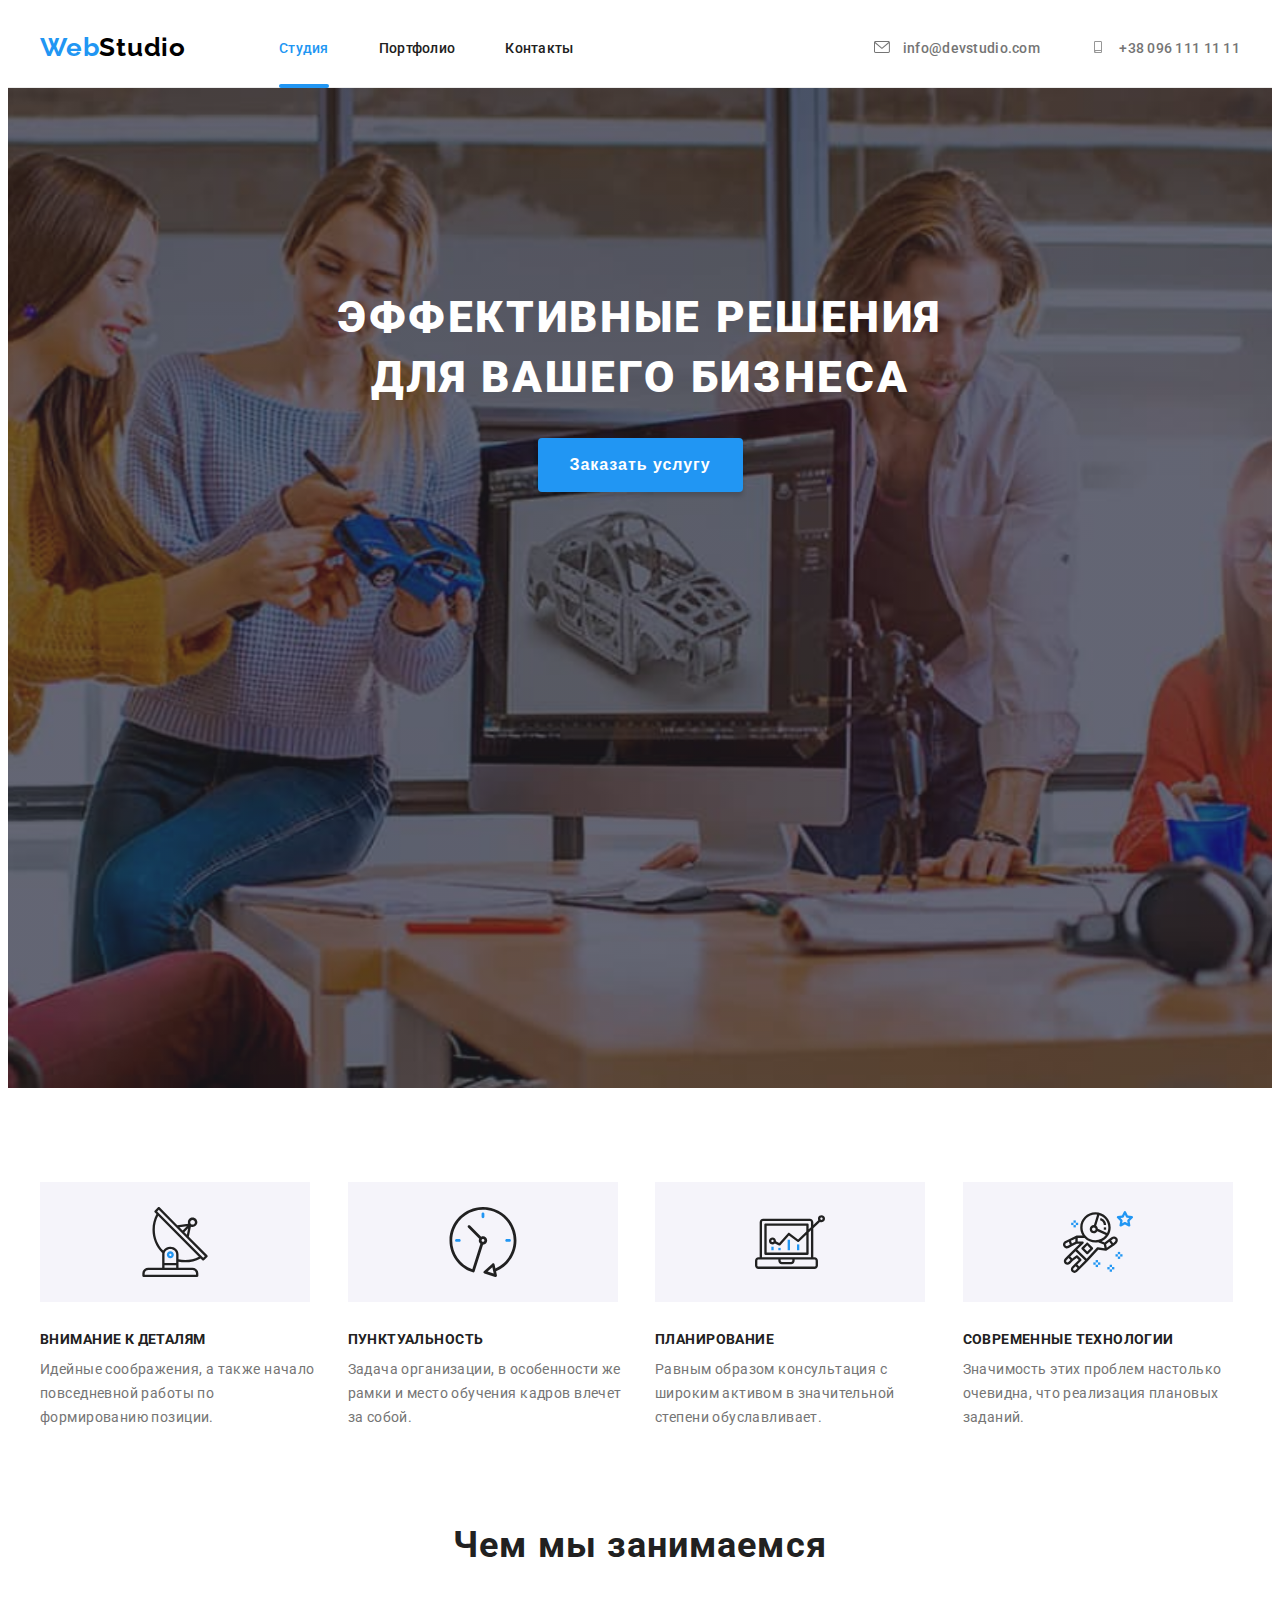
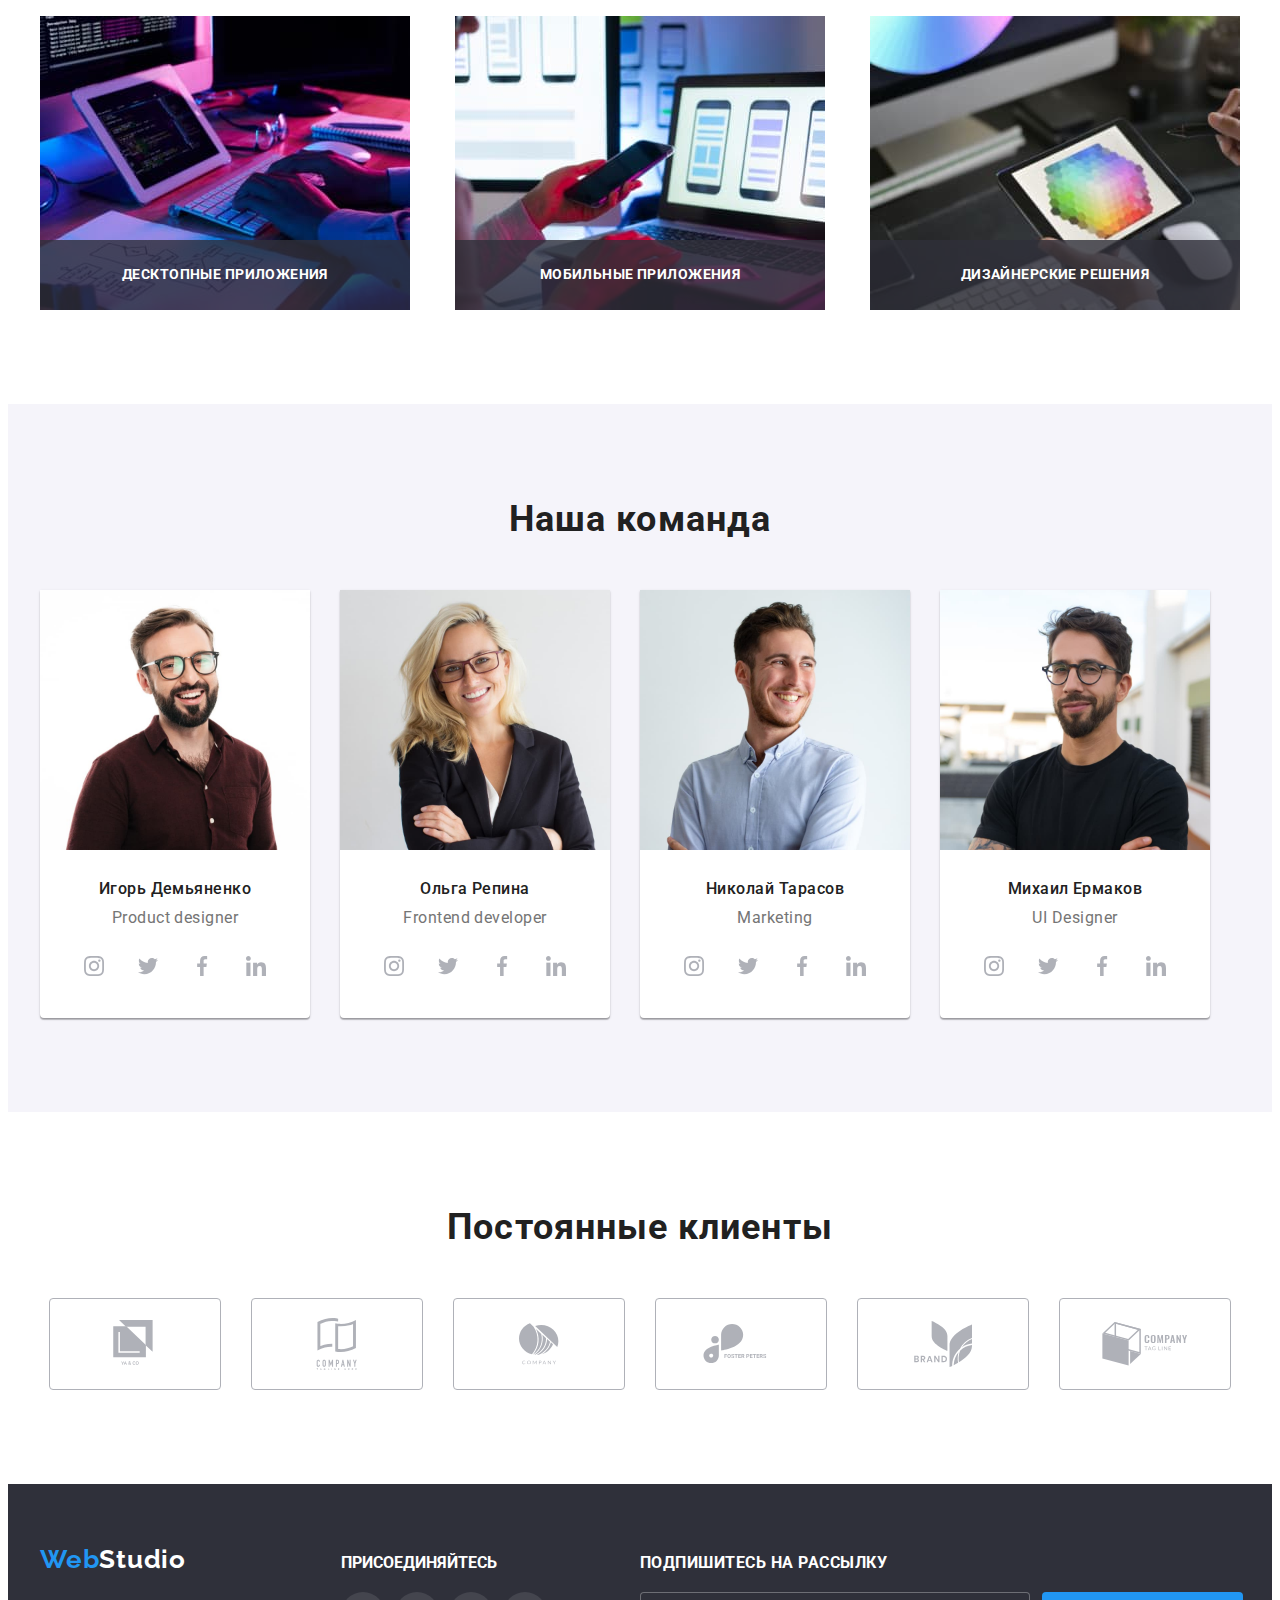
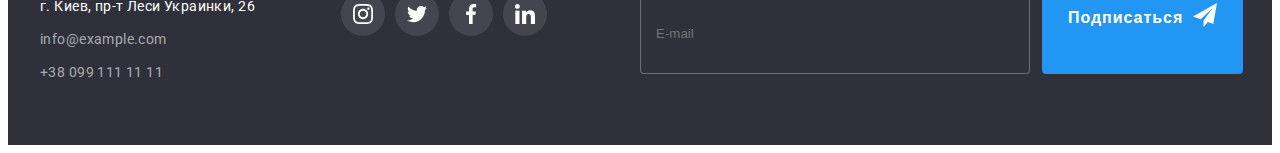
==== index.html @ 5ba1f158 "uploading starter file pack" ====
<!DOCTYPE html>
<html lang="ru">
<head>
    <meta charset="UTF-8">
    <meta http-equiv="X-UA-Compatible" content="IE=edge">
    <meta name="viewport" content="width=device-width, initial-scale=1.0">
    <title>Homework-1</title>
    <link rel="stylesheet" href="https://cdnjs.cloudflare.com/ajax/libs/modern-normalize/1.0.0/modern-normalize.css"
        integrity="sha512-Zx6MlUMKSVJoQ+83OwhdILe8cSEsCzfqThJd7J/VA2UrK6Ctj85p+xzqfyuNXE5B1k25uUdmJ2OzItbBy9GHAQ=="
        crossorigin="anonymous" />
    <link rel="preconnect" href="https://fonts.gstatic.com">
    <link href="https://fonts.googleapis.com/css2?family=Raleway:wght@700&family=Roboto:wght@400;500;700;900&display=swap"
        rel="stylesheet">
    <link rel="stylesheet" href="./css/main.min.css">


</head>
<body>
    
    <!--header-->
    <header class="header">
        <div class="header-section container">
            <nav class="navigation">
                <a class="logo link" href="/"><span class="logo-web">Web</span><span class="logo-light">Studio</span></a>
            
                <ul class="menu list">
                    <li><a class="menu__link link active" href="">Студия</a></li>
                    <li><a class="menu__link link" href="./portfolio.html">Портфолио</a></li>
                    <li><a class="menu__link link" href="">Контакты</a></li>
                </ul>
            </nav>
            
            <ul class="contacts-list list">
                <li>
                    <a class="contacts-list__link link" href="mailto:info@devstudio.com">
                        <svg class="contacts-list__icon">
                            <use href=./images/sprite.svg#icon-email></use>
                        </svg>
                        info@devstudio.com
                    </a>
                </li>
                <li>
                    <a class="contacts-list__link link" href="tel:+380961111111">  
                        <svg class="contacts-list__icon">
                            <use href=./images/sprite.svg#icon-tel></use>
                        </svg>
                        +38 096 111 11 11
                    </a>
                </li>
            </ul>
        </div>
       
    </header>

    <main>
        <!--hero section-->

        <section class="hero">

            <div class="container">
                <h1 class="hero__title">эффективные решения для вашего бизнеса</h1>

                <button type="button" class="hero__btn" data-modal-open><span class="hero__text">Заказать услугу</span></button>
            </div>
            
        </section>
        
        <!--our advantages-->

        <section class="padding-section">
            <div class="container">

                <h2 class="visually-hidden">Преимущества работы с нами</h2>
                
                <ul class="advantages-list list">
                    <li class="advantages-list__item">
                        <div class="advantages-list__container">
                            <svg class="advantages-list__icon">
                                <use href=./images/sprite.svg#icon-antenna></use>
                            </svg> 
                        </div>
                        <h3 class="advantages-list__header">ВНИМАНИЕ К ДЕТАЛЯМ</h3>
                        <p class="advantages-list__text">Идейные соображения, а также начало повседневной работы по формированию позиции.
                        </p>
                    </li>
                    <li class="advantages-list__item">
                        <div class="advantages-list__container">
                            <svg class="advantages-list__icon">
                                <use href=./images/sprite.svg#icon-clock></use>
                            </svg>
                        </div>
                        <h3 class="advantages-list__header">ПУНКТУАЛЬНОСТЬ</h3>
                        <p class="advantages-list__text">Задача организации, в особенности же рамки и место обучения кадров влечет за
                            собой.</p>
                    </li>
                    <li class="advantages-list__item">
                        <div class="advantages-list__container">
                            <svg class="advantages-list__icon">
                                <use href=./images/sprite.svg#icon-diagram></use>
                            </svg>
                        </div>
                        <h3 class="advantages-list__header">ПЛАНИРОВАНИЕ</h3>
                        <p class="advantages-list__text">Равным образом консультация с широким активом в значительной степени
                            обуславливает.</p>
                    </li>
                    <li class="advantages-list__item">
                        <div class="advantages-list__container">
                            <svg class="advantages-list__icon">
                                <use href=./images/sprite.svg#icon-astronaut></use>
                            </svg>
                        </div>
                        <h3 class="advantages-list__header">СОВРЕМЕННЫЕ ТЕХНОЛОГИИ</h3>
                        <p class="advantages-list__text">Значимость этих проблем настолько очевидна, что реализация плановых заданий.</p>
                    </li>
                </ul>
            </div>
                
        </section>

        <!--виды нашей деятельности-->
        <section class="services">
            <div class="container">
                <h2 class="section-header">Чем мы занимаемся</h2>
                <!--это просто картинки или ссылки на другие страницы сайта с подробным описание вида работ?-->
                <ul class="services__list list">
                    <li class="services__item">
                        <img src="./images/services/box-1.jpg" alt="Верстка страниц" width="370" height="294">
                        <div class="services__overlay">
                            <p class="services__text">десктопные приложения</p>
                        </div>
                    </li>
                    <li class="services__item">
                        <img src="./images/services/box-2.jpg" alt="Адаптация страниц под разные устройства" width="370" height="294">
                        <div class="services__overlay">
                            <p class="services__text">мобильные приложения</p>
                        </div>
                    </li>
                    <li class="services__item">
                        <img src="./images/services/box-3.jpg" alt="Улучшение опыта использования сайта при помощи стилей" width="370" height="294">
                        <div class="services__overlay">
                            <p class="services__text">дизайнерские решения</p>
                        </div>
                    </li>
                </ul>
            </div>
        </section>

        <!--сотрудники компании-->
        <section class="padding-section team">
            <div class="team__container container">
                <h2 class="section-header">Наша команда</h2>
                
                <ul class="team__list list">
                    <li class="teammate">
                        <img src="./images/team/Igor.jpg" alt="Игорь Демьяненко" width="270" height="260">
                        <div class="teammate__info">
                            <h3 class="stuff-initials teammate__header">Игорь Демьяненко</h3>
                            <p lang="en" class="teammate__position">Product designer</p>
                            <ul class="team-social-list list">
                                <li class="team-social-list__item">
                                    <a href="" class="team-social-list__link link">
                                        <svg class="team-social-list__icon">
                                            <use href="./images/sprite.svg#icon-instagram"></use>
                                        </svg>
                                    </a>
                                </li>
                                <li class="team-social-list__item">
                                    <a href="" class="team-social-list__link link">
                                        <svg class="team-social-list__icon">
                                            <use href="./images/sprite.svg#icon-twitter"></use>
                                        </svg>
                                    </a>
                                </li>
                                <li class="team-social-list__item">
                                    <a href="" class="team-social-list__link link">
                                        <svg class="team-social-list__icon">
                                            <use href="./images/sprite.svg#icon-facebook"></use>
                                        </svg>
                                    </a>
                                </li>
                                <li class="team-social-list__item">
                                    <a href="" class="team-social-list__link link">
                                        <svg class="team-social-list__icon">
                                            <use href="./images/sprite.svg#icon-linkedin"></use>
                                        </svg>
                                    </a>
                                </li>
                            </ul>
                        </div>
                    </li>
                    <li class="teammate">
                        <img src="./images/team/Olya.jpg" alt="Ольга Репина" width="270" height="260">
                        <div class="teammate__info">
                            <h3 class="stuff-initials teammate__header">Ольга Репина</h3>
                            <p lang="en" class="teammate__position">Frontend developer</p>
                            <ul class="team-social-list list">
                                <li class="team-social-list__item">
                                    <a href="" class="team-social-list__link link">
                                        <svg class="team-social-list__icon">
                                            <use href="./images/sprite.svg#icon-instagram"></use>
                                        </svg>
                                    </a>
                                </li>
                                <li class="team-social-list__item">
                                    <a href="" class="team-social-list__link link">
                                        <svg class="team-social-list__icon">
                                            <use href="./images/sprite.svg#icon-twitter"></use>
                                        </svg>
                                    </a>
                                </li>
                                <li class="team-social-list__item">
                                    <a href="" class="team-social-list__link link">
                                        <svg class="team-social-list__icon">
                                            <use href="./images/sprite.svg#icon-facebook"></use>
                                        </svg>
                                    </a>
                                </li>
                                <li class="team-social-list__item">
                                    <a href="" class="team-social-list__link link">
                                        <svg class="team-social-list__icon">
                                            <use href="./images/sprite.svg#icon-linkedin"></use>
                                        </svg>
                                    </a>
                                </li>
                            </ul>
                        </div>
                        
                    </li>
                    <li class="teammate">
                        <img src="./images/team/Kolya.jpg" alt="Николай Тарасов" width="270" height="260">
                        <div class="teammate__info">
                            <h3 class="stuff-initials teammate__header">Николай Тарасов</h3>
                            <p lang="en" class="teammate__position">Marketing</p>
                            <ul class="team-social-list list">
                                <li class="team-social-list__item">
                                    <a href="" class="team-social-list__link link">
                                        <svg class="team-social-list__icon">
                                            <use href="./images/sprite.svg#icon-instagram"></use>
                                        </svg>
                                    </a>
                                </li>
                                <li class="team-social-list__item">
                                    <a href="" class="team-social-list__link link">
                                        <svg class="team-social-list__icon">
                                            <use href="./images/sprite.svg#icon-twitter"></use>
                                        </svg>
                                    </a>
                                </li>
                                <li class="team-social-list__item">
                                    <a href="" class="team-social-list__link link">
                                        <svg class="team-social-list__icon">
                                            <use href="./images/sprite.svg#icon-facebook"></use>
                                        </svg>
                                    </a>
                                </li>
                                <li class="team-social-list__item">
                                    <a href="" class="team-social-list__link link">
                                        <svg class="team-social-list__icon">
                                            <use href="./images/sprite.svg#icon-linkedin"></use>
                                        </svg>
                                    </a>
                                </li>
                            </ul>

                        </div>
                        
                    </li>
                    <li class="teammate">
                        <img src="./images/team/Mike.jpg" alt="Михаил Ермаков" width="270" height="260">
                        <div class="teammate__info">
                            <h3 class="stuff-initials teammate__header">Михаил Ермаков</h3>
                            <p lang="en" class="teammate__position">UI Designer</p>
                            <ul class="team-social-list list">
                                <li class="team-social-list__item">
                                    <a href="" class="team-social-list__link link">
                                        <svg class="team-social-list__icon">
                                            <use href="./images/sprite.svg#icon-instagram"></use>
                                        </svg>
                                    </a>
                                </li>
                                <li class="team-social-list__item">
                                    <a href="" class="team-social-list__link link">
                                        <svg class="team-social-list__icon">
                                            <use href="./images/sprite.svg#icon-twitter"></use>
                                        </svg>
                                    </a>
                                </li>
                                <li class="team-social-list__item">
                                    <a href="" class="team-social-list__link link">
                                        <svg class="team-social-list__icon">
                                            <use href="./images/sprite.svg#icon-facebook"></use>
                                        </svg>
                                    </a>
                                </li>
                                <li class="team-social-list__item">
                                    <a href="" class="team-social-list__link link">
                                        <svg class="team-social-list__icon">
                                            <use href="./images/sprite.svg#icon-linkedin"></use>
                                        </svg>
                                    </a>
                                </li>
                            </ul>
                        </div>
                        
                    </li>
                </ul>
            </div>
            
        </section>
        <!--постоянные клиенты-->
        <section class="padding-section">

            <div class="container">
                <h2 class="section-header">Постоянные клиенты</h2>
                
                <ul class="clients-list list">
                    <li class="clients-list__item">
                        <a href="" class="clients-list__link link">
                            <svg class="clients-list__icon" width="44" height="48">
                                <use href="./images/sprite.svg#icon-logo-1" width="44" height="48"></use>
                            </svg>
                        </a>
                    </li>
                    <li class="clients-list__item">
                        <a href="" class="clients-list__link link">
                            <svg class="clients-list__icon" width="48" height="52">
                                <use href="./images/sprite.svg#icon-logo-2" ></use>
                            </svg>
                        </a>
                    </li>
                    <li class="clients-list__item">
                        <a href="" class="clients-list__link link">
                            <svg class="clients-list__icon" width="40" height="42">
                                <use href="./images/sprite.svg#icon-logo-3" ></use>
                            </svg>
                        </a>
                    </li>
                    <li class="clients-list__item">
                        <a href="" class="clients-list__link link">
                            <svg class="clients-list__icon" width="78" height="40">
                                <use href="./images/sprite.svg#icon-logo-4" ></use>
                            </svg>
                        </a>
                    </li>
                    <li class="clients-list__item">
                        <a href="" class="clients-list__link link">
                            <svg class="clients-list__icon" width="58" height="46">
                                <use href="./images/sprite.svg#icon-logo-5"></use>
                            </svg>
                        </a>
                    </li>
                    <li class="clients-list__item">
                        <a href="" class="clients-list__link link">
                            <svg class="clients-list__icon" width="88" height="44">
                                <use href="./images/sprite.svg#icon-logo-6"></use>
                            </svg>
                        </a>
                    </li>
                </ul>
            </div>
        </section>
    </main>

    <!--footer-->
    <footer class="dark-background-container footer-container">

        <div class="footer-flex container">
            <div class="footer-flex__placing ">
                <address>
                    <div class="footer__logo">
                        <a class="logo link" href="/"><span class="logo-web">Web</span><span class="logo-studio-dark">Studio</span></a>
                    </div>
                
                    <ul class="address list">
                        <li>
                            <a class="adress__location link" href="https://goo.gl/maps/zq5mr7NmoWSacKAB8">г. Киев, пр-т Леси
                                Украинки, 26</a>
                        </li>
                        <li>
                            <a class="adress__link link" href="mailto:info@example.com">info@example.com</a>
                        </li>
                        <li>
                            <a class="adress__link link" href="tel:+380991111111">+38 099 111 11 11</a>
                        </li>
                    </ul>
                </address>
            </div>
            
            <div class="footer-flex__placing">
                <p class="footer-social-title">Присоединяйтесь</p>

                <ul class="social-list list">
                    <li class="social-list__item">
                        <a href="" class="social-list__link link">
                            <svg class="team-social-list__icon">
                                <use href="./images/sprite.svg#icon-instagram"></use>
                            </svg>
                        </a>
                    </li>
                    <li class="social-list__item">
                        <a href="" class="social-list__link link">
                            <svg class="team-social-list__icon">
                                <use href="./images/sprite.svg#icon-twitter"></use>
                            </svg>
                        </a>
                    </li>
                    <li class="social-list__item">
                        <a href="" class="social-list__link link">
                            <svg class="team-social-list__icon">
                                <use href="./images/sprite.svg#icon-facebook"></use>
                            </svg>
                        </a>
                    </li>
                    <li class="social-list__item">
                        <a href="" class="social-list__link link">
                            <svg class="team-social-list__icon">
                                <use href="./images/sprite.svg#icon-linkedin"></use>
                            </svg>
                        </a>
                    </li>
                </ul>
            </div>

            <div class="sign-up">
                <b class="sign-up__text">подпишитесь на рассылку</b>
                
                    <form action="#" class="sign-up-form">
                        <input type="email" name="sign-up-form" class="sign-up-form__input" placeholder="E-mail" required autocomplete="off">
                        <button type="submit" class="sign-up-form__btn">Подписаться
                            <svg class="sign-up-form__btn-icon" width="24" height="24">
                                <use href="./images/sprite.svg#icon-send"></use>
                            </svg>
                        </button>
                            
                    </form>
            </div>
                
            

        </div>

    </footer>

    <div class="backdrop is is-hidden" data-modal>
        <div class="modal">
            <button type="button" class="modal-close-btn" data-modal-close>
                <svg class="close-btn-icon">
                    <use href="./images/sprite.svg#icon-Vector"></use>
                </svg>
            </button>

            <b class="modal-form-text">Оставьте свои данные, мы вам перезвоним</b>

            <form action="#" class="modal-form">

                <label for="user-name" class="modal-form-field">
                    Имя
                    <span class="modal-form-input-wrapper">
                        <input type="text" name="user-name" id="user-name" class="modal-form-input" minlength="3" required autocomplete="off">
                        <svg class="modal-form-icon">
                            <use href="./images/sprite.svg#icon-person"></use>
                        </svg>
                    </span>    
                </label>

                <label for="user-phone" class="modal-form-field">
                    Телефон
                    <span class="modal-form-input-wrapper">
                        <input type="tel" name="user-phone" id="user-phone" class="modal-form-input" minlength="10" required
                            pattern="[0-9]{3}-[0-9]{3}-[0-9]{2}-[0-9]{2}" title="095-123-45-67" autocomplete="off">
                        <svg class="modal-form-icon">
                            <use href="./images/sprite.svg#icon-phone"></use>
                        </svg>
                    </span>
                    
                </label>

                <label for="user-email" class="modal-form-field">
                    Почта
                    <span class="modal-form-input-wrapper">
                        <input type="email" name="user-email" id="user-email" class="modal-form-input" required autocomplete="off">
                        <svg class="modal-form-icon email-icon">
                            <use href="./images/sprite.svg#icon-modal-email"></use>
                        </svg>
                    </span>
                </label>

                <label for="user-comment" class="modal-form-field">
                    Комментарий
                    <span class="modal-form-input-wrapper">
                        <textarea name="user-comment" id="user-comment" class="modal-form-comment" placeholder="Введите текст"></textarea>
                    </span>
                </label>

                <input type="checkbox" id="user-term" name="user-term" class="modal-form-term visually-hidden">
                <label for="user-term" class="modal-form-check-about">Соглашаюсь с рассылкой и принимаю&nbsp;<a href="" class="checkbox-term-contract">Условия договора</a></label>
                <button type="submit" class="modal-form-btn">Отправить</button> 
            </form>
        </div>
    </div>

    <script src="./js/modal.js"></script>

</body>
</html>
---- css/main.min.css ----
.hero__btn,
.modal-form-btn {
  display: flex;
  align-items: center;
  text-align: center;
  min-width: 200px;
  background: #2196f3;
  border-radius: 4px;
  border: none;
  outline: none;
  cursor: pointer;
  transition: background-color 250ms var(--timing-function);
}
:root {
  --main-font: "Roboto", sans-serif;
  --secondary-font: "Raleway", sans-serif;
  --background-dark: #2f303a;
  --background-grey: #f5f4fa;
  --btn-color-white: #ffffff;
  --accent-color-primary: #2196f3;
  --section-header-color: #212121;
  --section-padding: 94px 0;
  --timing-function: cubic-bezier(0.4, 0, 0.2, 1);
}
.visually-hidden {
  position: absolute !important;
  clip: rect(1px 1px 1px 1px);
  clip: rect(1px, 1px, 1px, 1px);
  padding: 0 !important;
  border: 0 !important;
  height: 1px !important;
  width: 1px !important;
  overflow: hidden;
}
body {
  font-family: var(--main-font);
}
h1,
h2,
h3,
h4,
h5,
h6,
p {
  margin: 0;
}
ul,
ol {
  margin: 0;
  padding: 0;
}
img {
  display: block;
  min-width: 100%;
}
.list {
  list-style: none;
}
.link {
  text-decoration: none;
}
.address {
  font-style: normal;
}
.padding-section {
  padding: var(--section-padding);
}
.container {
  width: 1200px;
  margin: 0 auto;
  padding: 0 15px;
  text-align: center;
}
.active,
menu__link:hover {
  color: var(--accent-color-primary);
}
.header {
  padding-top: 24px;
  padding-bottom: 24px;
  border-bottom: 1px solid #ececec;
}
.header-section {
  display: flex;
  align-items: center;
}
.logo {
  margin-right: 93px;
}
.logo-web {
  font-family: var(--secondary-font);
  font-style: normal;
  font-weight: 700;
  font-size: 26px;
  line-height: 1.2;
  letter-spacing: 0.03em;
  color: #2196f3;
}
.logo-light {
  font-family: var(--secondary-font);
  font-style: normal;
  font-weight: 700;
  font-size: 26px;
  line-height: 1.2;
  letter-spacing: 0.03em;
  color: #000000;
}
.logo-studio-dark {
  font-family: var(--secondary-font);
  font-style: normal;
  font-weight: 700;
  font-size: 26px;
  line-height: 1.2;
  letter-spacing: 0.03em;
  color: #ffffff;
}
.navigation {
  display: flex;
  align-items: center;
}
.menu {
  display: flex;
  align-items: center;
}
.menu > li:not(:last-child) {
  margin-right: 50px;
}
.menu__link {
  position: relative;
  font-family: var(--main-font);
  font-style: normal;
  font-weight: 500;
  font-size: 14px;
  line-height: 1.14;
  letter-spacing: 0.02em;
  color: #212121;
  padding: 32px 0;
  transition: color 250ms var(--timing-function);
}
.menu__link:hover,
.menu__link:focus {
  color: var(--accent-color-primary);
}
.menu__link.active::after {
  content: "";
  position: absolute;
  width: 100%;
  height: 4px;
  background-color: #2196f3;
  left: 0;
  bottom: 0;
  border-radius: 2px;
}
.contacts-list {
  display: flex;
  margin-left: auto;
}
.contacts-list > li:not(:last-child) {
  margin-right: 50px;
}
.contacts-list__link {
  font-family: var(--main-font);
  font-style: normal;
  font-weight: 500;
  font-size: 14px;
  line-height: 1.14;
  letter-spacing: 0.02em;
  color: #757575;
  transition: color 250ms var(--timing-function);
}
.contacts-list__link:hover,
.contacts-list__link:focus {
  color: var(--accent-color-primary);
}
.contacts-list__icon {
  width: 16px;
  height: 12px;
  margin-right: 10px;
  fill: #757575;
}
.contacts-list__link:hover .contacts-list__icon,
.contacts-list__link:focus .contacts-list__icon {
  fill: var(--accent-color-primary);
}
.hero {
  max-width: 1600px;
  height: 600px;
  padding-top: 200px;
  padding-bottom: 200px;
  margin-left: auto;
  margin-right: auto;
  background-color: #c4c4c4;
  background-image: linear-gradient(
      rgba(47, 48, 58, 0.4),
      rgba(47, 48, 58, 0.4)
    ),
    url(../images/bg-hero/hero-bg-img.jpg);
  background-size: cover;
  background-position: center;
  background-repeat: no-repeat;
}
.hero__title {
  font-family: var(--main-font);
  font-weight: 900;
  font-size: 44px;
  line-height: 1.36;
  text-align: center;
  letter-spacing: 0.06em;
  text-transform: uppercase;
  color: #ffffff;
  width: 696px;
  margin: 0 auto 30px;
}
.hero__btn {
  padding: 12px 32px;
  margin: 0 auto;
  min-width: 200px;
  box-shadow: 0px 4px 4px rgba(0, 0, 0, 0.15);
}
.hero__btn:active {
  background-color: #188ce8;
  border: none;
}
.active {
  color: #2196f3;
}
.hero__text {
  font-family: inherit;
  font-weight: 700;
  font-size: 16px;
  line-height: 1.87;
  align-items: center;
  text-align: center;
  letter-spacing: 0.06em;
  color: #ffffff;
}
.section-header {
  font-family: var(--main-font);
  font-weight: 700;
  font-size: 36px;
  line-height: 1.17;
  text-align: center;
  letter-spacing: 0.03em;
  color: var(--section-header-color);
  margin-bottom: 50px;
}
.advantages-list {
  display: flex;
  justify-content: space-between;
  margin-left: -30px;
}
.advantages-list__item {
  text-align: left;
  width: calc((100% - 120px) / 4);
  margin-left: 30px;
}
.advantages-list__container {
  display: flex;
  justify-content: center;
  align-items: center;
  width: 270px;
  height: 120px;
  background-color: #f5f4fa;
  margin-bottom: 30px;
}
.advantages-list__icon {
  width: 70px;
  height: 70px;
}
.advantages-list__header {
  font-family: var(--main-font);
  font-style: normal;
  font-weight: 700;
  font-size: 14px;
  line-height: 1.14;
  letter-spacing: 0.03em;
  text-transform: uppercase;
  color: var(--section-header-color);
  padding-bottom: 10px;
}
.advantages-list__text {
  font-family: var(--main-font);
  font-style: normal;
  font-weight: 400;
  font-size: 14px;
  line-height: 1.71;
  letter-spacing: 0.03em;
  color: #757575;
}
.services {
  padding-bottom: 94px;
}
.services__list {
  display: flex;
  justify-content: space-between;
}
.services__list > li:not(:last-child) {
  margin-right: 30px;
}
.services__item {
  position: relative;
}
.services__overlay {
  position: absolute;
  left: 0;
  bottom: 0;
  width: 370px;
  height: 70px;
  background-color: rgba(47, 48, 58, 0.8);
  display: flex;
  justify-content: center;
  align-items: center;
}
.services__text {
  font-family: var(--main-font);
  font-weight: 700;
  font-size: 14px;
  line-height: 1.14;
  text-align: center;
  letter-spacing: 0.03em;
  text-transform: uppercase;
  color: #ffffff;
}
.team {
  background-color: var(--background-grey);
}
.team__list {
  display: flex;
}
.teammate {
  background: #ffffff;
  box-shadow: 0px 1px 3px rgba(0, 0, 0, 0.12), 0px 1px 1px rgba(0, 0, 0, 0.14),
    0px 2px 1px rgba(0, 0, 0, 0.2);
  border-radius: 0px 0px 4px 4px;
}
.teammate:not(:last-child) {
  margin-right: 30px;
}
.teammate__info {
  padding: 30px 0;
  text-align: center;
}
.teammate__header {
  margin-bottom: 10px;
}
.stuff-initials {
  font-family: var(--main-font);
  font-style: normal;
  font-weight: 500;
  font-size: 16px;
  line-height: 1.18;
  letter-spacing: 0.03em;
  color: #212121;
}
.teammate__position {
  font-family: var(--main-font);
  font-weight: 400;
  font-size: 16px;
  line-height: 1.18;
  letter-spacing: 0.03em;
  color: #757575;
  margin-bottom: 16px;
}
.team__container {
  margin-left: auto;
  margin-right: auto;
}
.team-social-list {
  display: flex;
  align-items: center;
  justify-content: center;
}
.team-social-list > li:not(:last-child) {
  margin-right: 10px;
}
.team-social-list__link {
  display: flex;
  align-items: center;
  justify-content: center;
  height: 44px;
  width: 44px;
  border-radius: 50%;
  transition: background-color 250ms var(--timing-function);
}
.team-social-list__link:hover,
.team-social-list__link:focus {
  background-color: var(--accent-color-primary);
}
.team-social-list__link .team-social-list__icon {
  width: 20px;
  height: 20px;
  fill: #afb1b8;
}
.team-social-list__link:hover .team-social-list__icon,
.team-social-list__link:focus .team-social-list__icon {
  fill: white;
}
.clients-list {
  display: flex;
  align-items: center;
  justify-content: center;
}
.clients-list__link {
  display: flex;
  align-items: center;
  justify-content: center;
  width: 170px;
  height: 90px;
  border: 1px solid #afb1b8;
  border-radius: 4px;
  cursor: pointer;
  transition: border-color 250ms var(--timing-function);
}
.clients-list__link:hover,
.clients-list__link:focus {
  border-color: var(--accent-color-primary);
}
.clients-list__item {
  display: flex;
  align-items: center;
  justify-content: center;
}
.clients-list__item:not(:last-child) {
  margin-right: 30px;
}
.clients-list__icon {
  display: block;
  align-items: center;
  justify-content: center;
  fill: #afb1b8;
  transition: fill 250ms var(--timing-function);
}
.clients-list__link:hover .clients-list__icon,
.clients-list__link:focus .clients-list__icon {
  fill: var(--accent-color-primary);
}
.dark-background-container {
  background-color: var(--background-dark);
}
.footer-container {
  padding-top: 60px;
  padding-bottom: 60px;
}
.footer-flex__placing {
  text-align: left;
  display: block;
}
.footer-flex__placing:nth-child(1) {
  min-width: 231px;
  margin-right: 70px;
}
.footer-flex__placing:nth-child(2) {
  min-width: 206px;
  margin-right: 93px;
}
.footer-flex {
  display: flex;
  align-items: baseline;
}
.footer__logo {
  margin-bottom: 20px;
}
.address > li:not(:last-child) {
  margin-bottom: 9px;
}
.adress__location {
  font-family: var(--main-font);
  font-weight: 400;
  font-size: 14px;
  line-height: 1.71;
  letter-spacing: 0.03em;
  color: #ffffff;
  transition: color 250ms var(--timing-function);
}
.adress__location:focus,
.adress__location:hover {
  color: var(--accent-color-primary);
}
.adress__link {
  font-family: var(--main-font);
  font-weight: 400;
  font-size: 14px;
  line-height: 1.71;
  letter-spacing: 0.03em;
  color: rgba(255, 255, 255, 0.6);
  transition: color 250ms var(--timing-function);
}
.adress__link:hover,
.adress__link:focus {
  color: #2196f3;
}
.footer-social-title {
  color: #ffffff;
  font-weight: bold;
  text-transform: uppercase;
  margin-bottom: 20px;
}
.social-list {
  display: flex;
  align-items: center;
}
.social-list__item:not(:last-child) {
  margin-right: 10px;
}
.social-list__link {
  display: flex;
  justify-content: center;
  align-items: center;
  width: 44px;
  height: 44px;
  border-radius: 50%;
  background-color: rgba(255, 255, 255, 0.1);
  transition: background-color 250ms var(--timing-function);
}
.social-list__link:hover,
.social-list__link:focus {
  background-color: var(--accent-color-primary);
}
.team-social-list__icon {
  width: 20px;
  height: 20px;
  align-items: center;
  justify-content: center;
  fill: #ffffff;
  transition: fill 250ms var(--timing-function);
}
.sign-up {
  display: flex;
  flex-direction: column;
}
.sign-up__text {
  font-weight: 700;
  line-height: 1.14;
  color: var(--btn-color-white);
  letter-spacing: 0.03em;
  text-transform: uppercase;
  text-align: left;
  margin-bottom: 20px;
}
.sign-up-form {
  display: flex;
}
.sign-up-form__input {
  margin-right: 12px;
  width: 358px;
  height: 50px;
  padding: 15px;
  background-color: #2f303a;
  outline: none;
  border: 1px solid rgba(255, 255, 255, 0.3);
  color: #ffffff;
  border-radius: 4px;
}
.sign-up-form__btn {
  display: inline-flex;
  border-radius: 4px;
  border: 1px solid transparent;
  padding: 10px 25px;
  min-width: 200px;
  font-weight: 700;
  font-size: 16px;
  line-height: 1.87;
  letter-spacing: 0.06em;
  background: var(--accent-color-primary);
  color: var(--btn-color-white);
  cursor: pointer;
  transition: background-color 250ms var(--timing-function);
}
.sign-up-form__btn:hover,
.sign-up-form__btn:focus {
  background-color: #188ce8;
}
.sign-up-form__btn-icon {
  display: inline-flex;
  align-items: baseline;
  justify-content: center;
  margin-left: 10px;
}
.backdrop {
  position: fixed;
  top: 0;
  left: 0;
  width: 100vw;
  height: 100vh;
  background-color: rgba(0, 0, 0, 0.2);
  transition: all 250ms var(--timing-function);
}
.modal {
  position: absolute;
  top: 50%;
  left: 50%;
  transform: translate(-50%, -50%);
  width: 528px;
  height: 581px;
  background-color: #ffffff;
  padding: 40px;
}
.modal-close-btn {
  position: absolute;
  top: 8px;
  right: 8px;
  width: 30px;
  height: 30px;
  border-radius: 50%;
  background-color: transparent;
  border: 1px solid rgba(0, 0, 0, 0.1);
  cursor: pointer;
  outline: none;
  transition: fill 250ms var(--timing-function);
}
.modal-close-btn:hover,
.modal-close-btn:focus {
  fill: var(--accent-color-primary);
}
.close-btn-icon {
  width: 11px;
  height: 11px;
}
.is-hidden {
  opacity: 0;
  visibility: hidden;
  pointer-events: none;
}
.modal-form-text {
  display: block;
  text-align: center;
  font-weight: 700;
  font-size: 20px;
  line-height: 1.15;
  letter-spacing: 0.03em;
  color: #212121;
  margin-bottom: 12px;
}
.modal-form {
  display: flex;
  flex-direction: column;
  box-sizing: border-box;
}
.modal-form-input {
  width: 100%;
  height: 40px;
  border: 1px solid rgba(33, 33, 33, 0.2);
  border-radius: 4px;
  padding-left: 42px;
  transition: border-color 250ms var(--timing-function);
}
.modal-form-input:focus {
  outline: none;
  border-color: var(--accent-color-primary);
}
.modal-form-input:focus + .modal-form-icon {
  fill: var(--accent-color-primary);
}
.modal-form-field {
  font-size: 12px;
  line-height: 1.16;
  letter-spacing: 0.01em;
  color: #757575;
}
.modal-form-input-wrapper {
  display: block;
  position: relative;
  margin-top: 4px;
  margin-bottom: 10px;
}
.modal-form-icon {
  position: absolute;
  top: 50%;
  left: 12px;
  transform: translateY(-50%);
  display: block;
  width: 18px;
  height: 18px;
}
.email-icon {
  background: Solid #212121;
}
.modal-form-comment {
  width: 100%;
  height: 120px;
  padding: 12px 16px;
  border: 1px solid rgba(33, 33, 33, 0.2);
  border-radius: 4px;
  resize: none;
  font-family: var(--main-font);
  font-size: 12px;
  line-height: 1.16;
  letter-spacing: 0.01em;
  color: #757575;
  transition: border-color 250ms var(--timing-function);
}
.modal-form-comment::placeholder {
  color: rgba(117, 117, 117, 0.5);
}
.modal-form-comment:focus {
  outline: none;
  border-color: var(--accent-color-primary);
}
.modal-form-check-about {
  display: flex;
  justify-content: center;
  align-items: center;
  font-family: var(--main-font);
  font-size: 14px;
  line-height: 1.71;
  letter-spacing: 0.03em;
  color: #757575;
  margin-top: 10px;
  margin-bottom: 30px;
}
.modal-form-check-about::before {
  display: block;
  content: "";
  width: 15px;
  height: 15px;
  border: 2px solid #000000;
  border-radius: 2px;
  cursor: pointer;
  margin-right: 8px;
}
.modal-form-term:checked + .modal-form-check-about::before {
  background-color: var(--accent-color-primary);
  border-color: var(--accent-color-primary);
  background-image: url(../images/icon-check.svg);
  background-position: center;
  background-origin: border-box;
  background-size: contain;
}
.modal-form-term:focus + .modal-form-check-about::before {
  outline: 2px solid var(--accent-color-primary);
}
.checkbox-term-contract {
  color: var(--accent-color-primary);
}
.modal-form-btn {
  font-weight: 700;
  font-size: 16px;
  font-family: inherit;
  line-height: 1.87;
  letter-spacing: 0.06em;
  align-self: center;
  padding: 10px 55px;
  color: var(--btn-color-white);
  box-shadow: 0px 4px 4px rgba(0, 0, 0, 0.15);
}
.modal-form-btn:active {
  background-color: #188ce8;
  border: none;
}
/*# sourceMappingURL=main.min.css.map */
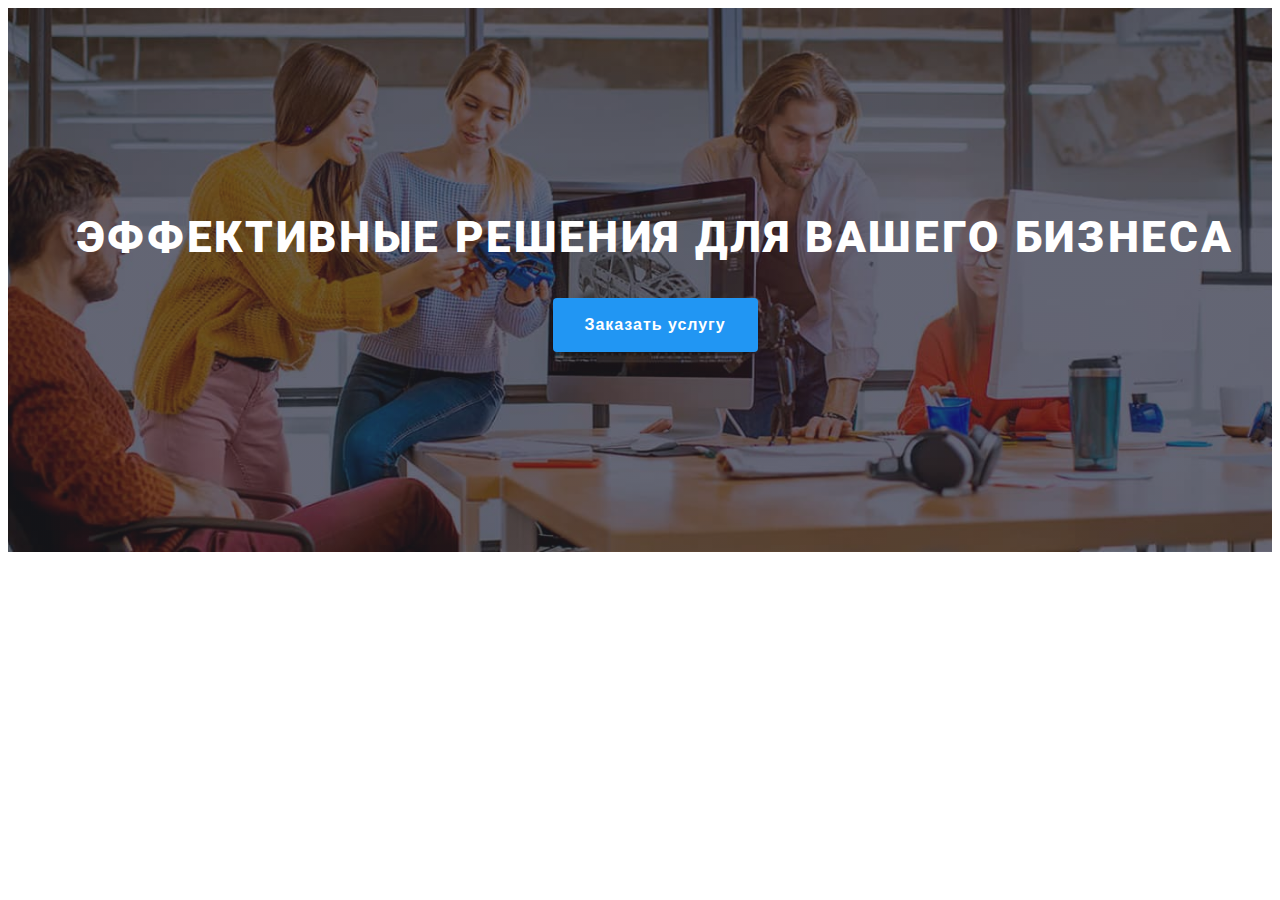
==== commit 3dbb2d86: "adopted hero-titile for mob, tablet and desktop" ====
--- a/index.html
+++ b/index.html
@@ -18,7 +18,7 @@
 <body>
     
     <!--header-->
-    <header class="header">
+    <!-- <header class="header">
         <div class="header-section container">
             <nav class="navigation">
                 <a class="logo link" href="/"><span class="logo-web">Web</span><span class="logo-light">Studio</span></a>
@@ -50,7 +50,7 @@
             </ul>
         </div>
        
-    </header>
+    </header> -->
 
     <main>
         <!--hero section-->
@@ -67,7 +67,7 @@
         
         <!--our advantages-->
 
-        <section class="padding-section">
+        <!-- <section class="padding-section">
             <div class="container">
 
                 <h2 class="visually-hidden">Преимущества работы с нами</h2>
@@ -115,13 +115,12 @@
                 </ul>
             </div>
                 
-        </section>
+        </section> -->
 
         <!--виды нашей деятельности-->
-        <section class="services">
+        <!-- <section class="services">
             <div class="container">
                 <h2 class="section-header">Чем мы занимаемся</h2>
-                <!--это просто картинки или ссылки на другие страницы сайта с подробным описание вида работ?-->
                 <ul class="services__list list">
                     <li class="services__item">
                         <img src="./images/services/box-1.jpg" alt="Верстка страниц" width="370" height="294">
@@ -143,10 +142,10 @@
                     </li>
                 </ul>
             </div>
-        </section>
+        </section> -->
 
         <!--сотрудники компании-->
-        <section class="padding-section team">
+        <!-- <section class="padding-section team">
             <div class="team__container container">
                 <h2 class="section-header">Наша команда</h2>
                 
@@ -306,9 +305,9 @@
                 </ul>
             </div>
             
-        </section>
+        </section> -->
         <!--постоянные клиенты-->
-        <section class="padding-section">
+        <!-- <section class="padding-section">
 
             <div class="container">
                 <h2 class="section-header">Постоянные клиенты</h2>
@@ -358,11 +357,11 @@
                     </li>
                 </ul>
             </div>
-        </section>
+        </section> -->
     </main>
 
     <!--footer-->
-    <footer class="dark-background-container footer-container">
+    <!-- <footer class="dark-background-container footer-container">
 
         <div class="footer-flex container">
             <div class="footer-flex__placing ">
@@ -439,7 +438,7 @@
 
         </div>
 
-    </footer>
+    </footer> -->
 
     <div class="backdrop is is-hidden" data-modal>
         <div class="modal">
--- a/css/main.min.css
+++ b/css/main.min.css
@@ -1,750 +1,2 @@
-.hero__btn,
-.modal-form-btn {
-  display: flex;
-  align-items: center;
-  text-align: center;
-  min-width: 200px;
-  background: #2196f3;
-  border-radius: 4px;
-  border: none;
-  outline: none;
-  cursor: pointer;
-  transition: background-color 250ms var(--timing-function);
-}
-:root {
-  --main-font: "Roboto", sans-serif;
-  --secondary-font: "Raleway", sans-serif;
-  --background-dark: #2f303a;
-  --background-grey: #f5f4fa;
-  --btn-color-white: #ffffff;
-  --accent-color-primary: #2196f3;
-  --section-header-color: #212121;
-  --section-padding: 94px 0;
-  --timing-function: cubic-bezier(0.4, 0, 0.2, 1);
-}
-.visually-hidden {
-  position: absolute !important;
-  clip: rect(1px 1px 1px 1px);
-  clip: rect(1px, 1px, 1px, 1px);
-  padding: 0 !important;
-  border: 0 !important;
-  height: 1px !important;
-  width: 1px !important;
-  overflow: hidden;
-}
-body {
-  font-family: var(--main-font);
-}
-h1,
-h2,
-h3,
-h4,
-h5,
-h6,
-p {
-  margin: 0;
-}
-ul,
-ol {
-  margin: 0;
-  padding: 0;
-}
-img {
-  display: block;
-  min-width: 100%;
-}
-.list {
-  list-style: none;
-}
-.link {
-  text-decoration: none;
-}
-.address {
-  font-style: normal;
-}
-.padding-section {
-  padding: var(--section-padding);
-}
-.container {
-  width: 1200px;
-  margin: 0 auto;
-  padding: 0 15px;
-  text-align: center;
-}
-.active,
-menu__link:hover {
-  color: var(--accent-color-primary);
-}
-.header {
-  padding-top: 24px;
-  padding-bottom: 24px;
-  border-bottom: 1px solid #ececec;
-}
-.header-section {
-  display: flex;
-  align-items: center;
-}
-.logo {
-  margin-right: 93px;
-}
-.logo-web {
-  font-family: var(--secondary-font);
-  font-style: normal;
-  font-weight: 700;
-  font-size: 26px;
-  line-height: 1.2;
-  letter-spacing: 0.03em;
-  color: #2196f3;
-}
-.logo-light {
-  font-family: var(--secondary-font);
-  font-style: normal;
-  font-weight: 700;
-  font-size: 26px;
-  line-height: 1.2;
-  letter-spacing: 0.03em;
-  color: #000000;
-}
-.logo-studio-dark {
-  font-family: var(--secondary-font);
-  font-style: normal;
-  font-weight: 700;
-  font-size: 26px;
-  line-height: 1.2;
-  letter-spacing: 0.03em;
-  color: #ffffff;
-}
-.navigation {
-  display: flex;
-  align-items: center;
-}
-.menu {
-  display: flex;
-  align-items: center;
-}
-.menu > li:not(:last-child) {
-  margin-right: 50px;
-}
-.menu__link {
-  position: relative;
-  font-family: var(--main-font);
-  font-style: normal;
-  font-weight: 500;
-  font-size: 14px;
-  line-height: 1.14;
-  letter-spacing: 0.02em;
-  color: #212121;
-  padding: 32px 0;
-  transition: color 250ms var(--timing-function);
-}
-.menu__link:hover,
-.menu__link:focus {
-  color: var(--accent-color-primary);
-}
-.menu__link.active::after {
-  content: "";
-  position: absolute;
-  width: 100%;
-  height: 4px;
-  background-color: #2196f3;
-  left: 0;
-  bottom: 0;
-  border-radius: 2px;
-}
-.contacts-list {
-  display: flex;
-  margin-left: auto;
-}
-.contacts-list > li:not(:last-child) {
-  margin-right: 50px;
-}
-.contacts-list__link {
-  font-family: var(--main-font);
-  font-style: normal;
-  font-weight: 500;
-  font-size: 14px;
-  line-height: 1.14;
-  letter-spacing: 0.02em;
-  color: #757575;
-  transition: color 250ms var(--timing-function);
-}
-.contacts-list__link:hover,
-.contacts-list__link:focus {
-  color: var(--accent-color-primary);
-}
-.contacts-list__icon {
-  width: 16px;
-  height: 12px;
-  margin-right: 10px;
-  fill: #757575;
-}
-.contacts-list__link:hover .contacts-list__icon,
-.contacts-list__link:focus .contacts-list__icon {
-  fill: var(--accent-color-primary);
-}
-.hero {
-  max-width: 1600px;
-  height: 600px;
-  padding-top: 200px;
-  padding-bottom: 200px;
-  margin-left: auto;
-  margin-right: auto;
-  background-color: #c4c4c4;
-  background-image: linear-gradient(
-      rgba(47, 48, 58, 0.4),
-      rgba(47, 48, 58, 0.4)
-    ),
-    url(../images/bg-hero/hero-bg-img.jpg);
-  background-size: cover;
-  background-position: center;
-  background-repeat: no-repeat;
-}
-.hero__title {
-  font-family: var(--main-font);
-  font-weight: 900;
-  font-size: 44px;
-  line-height: 1.36;
-  text-align: center;
-  letter-spacing: 0.06em;
-  text-transform: uppercase;
-  color: #ffffff;
-  width: 696px;
-  margin: 0 auto 30px;
-}
-.hero__btn {
-  padding: 12px 32px;
-  margin: 0 auto;
-  min-width: 200px;
-  box-shadow: 0px 4px 4px rgba(0, 0, 0, 0.15);
-}
-.hero__btn:active {
-  background-color: #188ce8;
-  border: none;
-}
-.active {
-  color: #2196f3;
-}
-.hero__text {
-  font-family: inherit;
-  font-weight: 700;
-  font-size: 16px;
-  line-height: 1.87;
-  align-items: center;
-  text-align: center;
-  letter-spacing: 0.06em;
-  color: #ffffff;
-}
-.section-header {
-  font-family: var(--main-font);
-  font-weight: 700;
-  font-size: 36px;
-  line-height: 1.17;
-  text-align: center;
-  letter-spacing: 0.03em;
-  color: var(--section-header-color);
-  margin-bottom: 50px;
-}
-.advantages-list {
-  display: flex;
-  justify-content: space-between;
-  margin-left: -30px;
-}
-.advantages-list__item {
-  text-align: left;
-  width: calc((100% - 120px) / 4);
-  margin-left: 30px;
-}
-.advantages-list__container {
-  display: flex;
-  justify-content: center;
-  align-items: center;
-  width: 270px;
-  height: 120px;
-  background-color: #f5f4fa;
-  margin-bottom: 30px;
-}
-.advantages-list__icon {
-  width: 70px;
-  height: 70px;
-}
-.advantages-list__header {
-  font-family: var(--main-font);
-  font-style: normal;
-  font-weight: 700;
-  font-size: 14px;
-  line-height: 1.14;
-  letter-spacing: 0.03em;
-  text-transform: uppercase;
-  color: var(--section-header-color);
-  padding-bottom: 10px;
-}
-.advantages-list__text {
-  font-family: var(--main-font);
-  font-style: normal;
-  font-weight: 400;
-  font-size: 14px;
-  line-height: 1.71;
-  letter-spacing: 0.03em;
-  color: #757575;
-}
-.services {
-  padding-bottom: 94px;
-}
-.services__list {
-  display: flex;
-  justify-content: space-between;
-}
-.services__list > li:not(:last-child) {
-  margin-right: 30px;
-}
-.services__item {
-  position: relative;
-}
-.services__overlay {
-  position: absolute;
-  left: 0;
-  bottom: 0;
-  width: 370px;
-  height: 70px;
-  background-color: rgba(47, 48, 58, 0.8);
-  display: flex;
-  justify-content: center;
-  align-items: center;
-}
-.services__text {
-  font-family: var(--main-font);
-  font-weight: 700;
-  font-size: 14px;
-  line-height: 1.14;
-  text-align: center;
-  letter-spacing: 0.03em;
-  text-transform: uppercase;
-  color: #ffffff;
-}
-.team {
-  background-color: var(--background-grey);
-}
-.team__list {
-  display: flex;
-}
-.teammate {
-  background: #ffffff;
-  box-shadow: 0px 1px 3px rgba(0, 0, 0, 0.12), 0px 1px 1px rgba(0, 0, 0, 0.14),
-    0px 2px 1px rgba(0, 0, 0, 0.2);
-  border-radius: 0px 0px 4px 4px;
-}
-.teammate:not(:last-child) {
-  margin-right: 30px;
-}
-.teammate__info {
-  padding: 30px 0;
-  text-align: center;
-}
-.teammate__header {
-  margin-bottom: 10px;
-}
-.stuff-initials {
-  font-family: var(--main-font);
-  font-style: normal;
-  font-weight: 500;
-  font-size: 16px;
-  line-height: 1.18;
-  letter-spacing: 0.03em;
-  color: #212121;
-}
-.teammate__position {
-  font-family: var(--main-font);
-  font-weight: 400;
-  font-size: 16px;
-  line-height: 1.18;
-  letter-spacing: 0.03em;
-  color: #757575;
-  margin-bottom: 16px;
-}
-.team__container {
-  margin-left: auto;
-  margin-right: auto;
-}
-.team-social-list {
-  display: flex;
-  align-items: center;
-  justify-content: center;
-}
-.team-social-list > li:not(:last-child) {
-  margin-right: 10px;
-}
-.team-social-list__link {
-  display: flex;
-  align-items: center;
-  justify-content: center;
-  height: 44px;
-  width: 44px;
-  border-radius: 50%;
-  transition: background-color 250ms var(--timing-function);
-}
-.team-social-list__link:hover,
-.team-social-list__link:focus {
-  background-color: var(--accent-color-primary);
-}
-.team-social-list__link .team-social-list__icon {
-  width: 20px;
-  height: 20px;
-  fill: #afb1b8;
-}
-.team-social-list__link:hover .team-social-list__icon,
-.team-social-list__link:focus .team-social-list__icon {
-  fill: white;
-}
-.clients-list {
-  display: flex;
-  align-items: center;
-  justify-content: center;
-}
-.clients-list__link {
-  display: flex;
-  align-items: center;
-  justify-content: center;
-  width: 170px;
-  height: 90px;
-  border: 1px solid #afb1b8;
-  border-radius: 4px;
-  cursor: pointer;
-  transition: border-color 250ms var(--timing-function);
-}
-.clients-list__link:hover,
-.clients-list__link:focus {
-  border-color: var(--accent-color-primary);
-}
-.clients-list__item {
-  display: flex;
-  align-items: center;
-  justify-content: center;
-}
-.clients-list__item:not(:last-child) {
-  margin-right: 30px;
-}
-.clients-list__icon {
-  display: block;
-  align-items: center;
-  justify-content: center;
-  fill: #afb1b8;
-  transition: fill 250ms var(--timing-function);
-}
-.clients-list__link:hover .clients-list__icon,
-.clients-list__link:focus .clients-list__icon {
-  fill: var(--accent-color-primary);
-}
-.dark-background-container {
-  background-color: var(--background-dark);
-}
-.footer-container {
-  padding-top: 60px;
-  padding-bottom: 60px;
-}
-.footer-flex__placing {
-  text-align: left;
-  display: block;
-}
-.footer-flex__placing:nth-child(1) {
-  min-width: 231px;
-  margin-right: 70px;
-}
-.footer-flex__placing:nth-child(2) {
-  min-width: 206px;
-  margin-right: 93px;
-}
-.footer-flex {
-  display: flex;
-  align-items: baseline;
-}
-.footer__logo {
-  margin-bottom: 20px;
-}
-.address > li:not(:last-child) {
-  margin-bottom: 9px;
-}
-.adress__location {
-  font-family: var(--main-font);
-  font-weight: 400;
-  font-size: 14px;
-  line-height: 1.71;
-  letter-spacing: 0.03em;
-  color: #ffffff;
-  transition: color 250ms var(--timing-function);
-}
-.adress__location:focus,
-.adress__location:hover {
-  color: var(--accent-color-primary);
-}
-.adress__link {
-  font-family: var(--main-font);
-  font-weight: 400;
-  font-size: 14px;
-  line-height: 1.71;
-  letter-spacing: 0.03em;
-  color: rgba(255, 255, 255, 0.6);
-  transition: color 250ms var(--timing-function);
-}
-.adress__link:hover,
-.adress__link:focus {
-  color: #2196f3;
-}
-.footer-social-title {
-  color: #ffffff;
-  font-weight: bold;
-  text-transform: uppercase;
-  margin-bottom: 20px;
-}
-.social-list {
-  display: flex;
-  align-items: center;
-}
-.social-list__item:not(:last-child) {
-  margin-right: 10px;
-}
-.social-list__link {
-  display: flex;
-  justify-content: center;
-  align-items: center;
-  width: 44px;
-  height: 44px;
-  border-radius: 50%;
-  background-color: rgba(255, 255, 255, 0.1);
-  transition: background-color 250ms var(--timing-function);
-}
-.social-list__link:hover,
-.social-list__link:focus {
-  background-color: var(--accent-color-primary);
-}
-.team-social-list__icon {
-  width: 20px;
-  height: 20px;
-  align-items: center;
-  justify-content: center;
-  fill: #ffffff;
-  transition: fill 250ms var(--timing-function);
-}
-.sign-up {
-  display: flex;
-  flex-direction: column;
-}
-.sign-up__text {
-  font-weight: 700;
-  line-height: 1.14;
-  color: var(--btn-color-white);
-  letter-spacing: 0.03em;
-  text-transform: uppercase;
-  text-align: left;
-  margin-bottom: 20px;
-}
-.sign-up-form {
-  display: flex;
-}
-.sign-up-form__input {
-  margin-right: 12px;
-  width: 358px;
-  height: 50px;
-  padding: 15px;
-  background-color: #2f303a;
-  outline: none;
-  border: 1px solid rgba(255, 255, 255, 0.3);
-  color: #ffffff;
-  border-radius: 4px;
-}
-.sign-up-form__btn {
-  display: inline-flex;
-  border-radius: 4px;
-  border: 1px solid transparent;
-  padding: 10px 25px;
-  min-width: 200px;
-  font-weight: 700;
-  font-size: 16px;
-  line-height: 1.87;
-  letter-spacing: 0.06em;
-  background: var(--accent-color-primary);
-  color: var(--btn-color-white);
-  cursor: pointer;
-  transition: background-color 250ms var(--timing-function);
-}
-.sign-up-form__btn:hover,
-.sign-up-form__btn:focus {
-  background-color: #188ce8;
-}
-.sign-up-form__btn-icon {
-  display: inline-flex;
-  align-items: baseline;
-  justify-content: center;
-  margin-left: 10px;
-}
-.backdrop {
-  position: fixed;
-  top: 0;
-  left: 0;
-  width: 100vw;
-  height: 100vh;
-  background-color: rgba(0, 0, 0, 0.2);
-  transition: all 250ms var(--timing-function);
-}
-.modal {
-  position: absolute;
-  top: 50%;
-  left: 50%;
-  transform: translate(-50%, -50%);
-  width: 528px;
-  height: 581px;
-  background-color: #ffffff;
-  padding: 40px;
-}
-.modal-close-btn {
-  position: absolute;
-  top: 8px;
-  right: 8px;
-  width: 30px;
-  height: 30px;
-  border-radius: 50%;
-  background-color: transparent;
-  border: 1px solid rgba(0, 0, 0, 0.1);
-  cursor: pointer;
-  outline: none;
-  transition: fill 250ms var(--timing-function);
-}
-.modal-close-btn:hover,
-.modal-close-btn:focus {
-  fill: var(--accent-color-primary);
-}
-.close-btn-icon {
-  width: 11px;
-  height: 11px;
-}
-.is-hidden {
-  opacity: 0;
-  visibility: hidden;
-  pointer-events: none;
-}
-.modal-form-text {
-  display: block;
-  text-align: center;
-  font-weight: 700;
-  font-size: 20px;
-  line-height: 1.15;
-  letter-spacing: 0.03em;
-  color: #212121;
-  margin-bottom: 12px;
-}
-.modal-form {
-  display: flex;
-  flex-direction: column;
-  box-sizing: border-box;
-}
-.modal-form-input {
-  width: 100%;
-  height: 40px;
-  border: 1px solid rgba(33, 33, 33, 0.2);
-  border-radius: 4px;
-  padding-left: 42px;
-  transition: border-color 250ms var(--timing-function);
-}
-.modal-form-input:focus {
-  outline: none;
-  border-color: var(--accent-color-primary);
-}
-.modal-form-input:focus + .modal-form-icon {
-  fill: var(--accent-color-primary);
-}
-.modal-form-field {
-  font-size: 12px;
-  line-height: 1.16;
-  letter-spacing: 0.01em;
-  color: #757575;
-}
-.modal-form-input-wrapper {
-  display: block;
-  position: relative;
-  margin-top: 4px;
-  margin-bottom: 10px;
-}
-.modal-form-icon {
-  position: absolute;
-  top: 50%;
-  left: 12px;
-  transform: translateY(-50%);
-  display: block;
-  width: 18px;
-  height: 18px;
-}
-.email-icon {
-  background: Solid #212121;
-}
-.modal-form-comment {
-  width: 100%;
-  height: 120px;
-  padding: 12px 16px;
-  border: 1px solid rgba(33, 33, 33, 0.2);
-  border-radius: 4px;
-  resize: none;
-  font-family: var(--main-font);
-  font-size: 12px;
-  line-height: 1.16;
-  letter-spacing: 0.01em;
-  color: #757575;
-  transition: border-color 250ms var(--timing-function);
-}
-.modal-form-comment::placeholder {
-  color: rgba(117, 117, 117, 0.5);
-}
-.modal-form-comment:focus {
-  outline: none;
-  border-color: var(--accent-color-primary);
-}
-.modal-form-check-about {
-  display: flex;
-  justify-content: center;
-  align-items: center;
-  font-family: var(--main-font);
-  font-size: 14px;
-  line-height: 1.71;
-  letter-spacing: 0.03em;
-  color: #757575;
-  margin-top: 10px;
-  margin-bottom: 30px;
-}
-.modal-form-check-about::before {
-  display: block;
-  content: "";
-  width: 15px;
-  height: 15px;
-  border: 2px solid #000000;
-  border-radius: 2px;
-  cursor: pointer;
-  margin-right: 8px;
-}
-.modal-form-term:checked + .modal-form-check-about::before {
-  background-color: var(--accent-color-primary);
-  border-color: var(--accent-color-primary);
-  background-image: url(../images/icon-check.svg);
-  background-position: center;
-  background-origin: border-box;
-  background-size: contain;
-}
-.modal-form-term:focus + .modal-form-check-about::before {
-  outline: 2px solid var(--accent-color-primary);
-}
-.checkbox-term-contract {
-  color: var(--accent-color-primary);
-}
-.modal-form-btn {
-  font-weight: 700;
-  font-size: 16px;
-  font-family: inherit;
-  line-height: 1.87;
-  letter-spacing: 0.06em;
-  align-self: center;
-  padding: 10px 55px;
-  color: var(--btn-color-white);
-  box-shadow: 0px 4px 4px rgba(0, 0, 0, 0.15);
-}
-.modal-form-btn:active {
-  background-color: #188ce8;
-  border: none;
-}
-/*# sourceMappingURL=main.min.css.map */
+.hero__btn,.modal-form-btn{display:flex;align-items:center;text-align:center;min-width:200px;background:#2196f3;border-radius:4px;border:none;outline:none;cursor:pointer;transition:background-color 250ms var(--timing-function)}:root{--main-font: "Roboto", sans-serif;--secondary-font: "Raleway", sans-serif;--background-dark: #2f303a;--background-grey: #f5f4fa;--btn-color-white: #ffffff;--accent-color-primary: #2196f3;--section-header-color: #212121;--section-padding: 94px 0;--timing-function: cubic-bezier(0.4, 0, 0.2, 1)}.visually-hidden{position:absolute !important;clip:rect(1px 1px 1px 1px);clip:rect(1px, 1px, 1px, 1px);padding:0 !important;border:0 !important;height:1px !important;width:1px !important;overflow:hidden}body{font-family:var(--main-font)}h1,h2,h3,h4,h5,h6,p{margin:0}ul,ol{margin:0;padding:0}img{display:block;min-width:100%}.list{list-style:none}.link{text-decoration:none}.address{font-style:normal}.padding-section{padding:var(--section-padding)}.container{width:100%;margin:0 auto;padding:0 15px}.active,menu__link:hover{color:var(--accent-color-primary)}.header{padding-top:24px;padding-bottom:24px;border-bottom:1px solid #ececec}.header-section{display:flex;align-items:center}.logo{margin-right:93px}.logo-web{font-family:var(--secondary-font);font-style:normal;font-weight:700;font-size:26px;line-height:1.2;letter-spacing:0.03em;color:#2196f3}.logo-light{font-family:var(--secondary-font);font-style:normal;font-weight:700;font-size:26px;line-height:1.2;letter-spacing:0.03em;color:#000000}.logo-studio-dark{font-family:var(--secondary-font);font-style:normal;font-weight:700;font-size:26px;line-height:1.2;letter-spacing:0.03em;color:#ffffff}.navigation{display:flex;align-items:center}.menu{display:flex;align-items:center}.menu>li:not(:last-child){margin-right:50px}.menu__link{position:relative;font-family:var(--main-font);font-style:normal;font-weight:500;font-size:14px;line-height:1.14;letter-spacing:0.02em;color:#212121;padding:32px 0;transition:color 250ms var(--timing-function)}.menu__link:hover,.menu__link:focus{color:var(--accent-color-primary)}.menu__link.active::after{content:"";position:absolute;width:100%;height:4px;background-color:#2196f3;left:0;bottom:0;border-radius:2px}.contacts-list{display:flex;margin-left:auto}.contacts-list>li:not(:last-child){margin-right:50px}.contacts-list__link{font-family:var(--main-font);font-style:normal;font-weight:500;font-size:14px;line-height:1.14;letter-spacing:0.02em;color:#757575;transition:color 250ms var(--timing-function)}.contacts-list__link:hover,.contacts-list__link:focus{color:var(--accent-color-primary)}.contacts-list__icon{width:16px;height:12px;margin-right:10px;fill:#757575}.contacts-list__link:hover .contacts-list__icon,.contacts-list__link:focus .contacts-list__icon{fill:var(--accent-color-primary)}.hero{padding-top:200px;padding-bottom:200px;margin-left:auto;margin-right:auto;background-color:#c4c4c4;background-image:linear-gradient(rgba(47,48,58,0.4), rgba(47,48,58,0.4)),url(../images/bg-hero/hero-bg-img.jpg);background-size:cover;background-position:center;background-repeat:no-repeat}.hero__title{font-family:var(--main-font);font-weight:900;font-size:44px;line-height:1.36;text-align:center;letter-spacing:0.06em;text-transform:uppercase;color:#ffffff;margin:0 auto 30px}@media screen and (max-width: 1199px){.hero__title{font-size:26px;line-height:1.62;max-width:360px}}.hero__btn{padding:12px 32px;margin:0 auto;min-width:200px;box-shadow:0px 4px 4px rgba(0,0,0,0.15)}.hero__btn:active{background-color:#188ce8;border:none}.active{color:#2196f3}.hero__text{font-family:inherit;font-weight:700;font-size:16px;line-height:1.87;align-items:center;text-align:center;letter-spacing:0.06em;color:#ffffff}.section-header{font-family:var(--main-font);font-weight:700;font-size:36px;line-height:1.17;text-align:center;letter-spacing:0.03em;color:var(--section-header-color);margin-bottom:50px}.advantages-list{display:flex;justify-content:space-between;margin-left:-30px}.advantages-list__item{text-align:left;width:calc((100% - 120px) / 4);margin-left:30px}.advantages-list__container{display:flex;justify-content:center;align-items:center;width:270px;height:120px;background-color:#f5f4fa;margin-bottom:30px}.advantages-list__icon{width:70px;height:70px}.advantages-list__header{font-family:var(--main-font);font-style:normal;font-weight:700;font-size:14px;line-height:1.14;letter-spacing:0.03em;text-transform:uppercase;color:var(--section-header-color);padding-bottom:10px}.advantages-list__text{font-family:var(--main-font);font-style:normal;font-weight:400;font-size:14px;line-height:1.71;letter-spacing:0.03em;color:#757575}.services{padding-bottom:94px}.services__list{display:flex;justify-content:space-between}.services__list>li:not(:last-child){margin-right:30px}.services__item{position:relative}.services__overlay{position:absolute;left:0;bottom:0;width:370px;height:70px;background-color:rgba(47,48,58,0.8);display:flex;justify-content:center;align-items:center}.services__text{font-family:var(--main-font);font-weight:700;font-size:14px;line-height:1.14;text-align:center;letter-spacing:0.03em;text-transform:uppercase;color:#ffffff}.team{background-color:var(--background-grey)}.team__list{display:flex}.teammate{background:#ffffff;box-shadow:0px 1px 3px rgba(0,0,0,0.12),0px 1px 1px rgba(0,0,0,0.14),0px 2px 1px rgba(0,0,0,0.2);border-radius:0px 0px 4px 4px}.teammate:not(:last-child){margin-right:30px}.teammate__info{padding:30px 0;text-align:center}.teammate__header{margin-bottom:10px}.stuff-initials{font-family:var(--main-font);font-style:normal;font-weight:500;font-size:16px;line-height:1.18;letter-spacing:0.03em;color:#212121}.teammate__position{font-family:var(--main-font);font-weight:400;font-size:16px;line-height:1.18;letter-spacing:0.03em;color:#757575;margin-bottom:16px}.team__container{margin-left:auto;margin-right:auto}.team-social-list{display:flex;align-items:center;justify-content:center}.team-social-list>li:not(:last-child){margin-right:10px}.team-social-list__link{display:flex;align-items:center;justify-content:center;height:44px;width:44px;border-radius:50%;transition:background-color 250ms var(--timing-function)}.team-social-list__link:hover,.team-social-list__link:focus{background-color:var(--accent-color-primary)}.team-social-list__link .team-social-list__icon{width:20px;height:20px;fill:#afb1b8}.team-social-list__link:hover .team-social-list__icon,.team-social-list__link:focus .team-social-list__icon{fill:white}.clients-list{display:flex;align-items:center;justify-content:center}.clients-list__link{display:flex;align-items:center;justify-content:center;width:170px;height:90px;border:1px solid #afb1b8;border-radius:4px;cursor:pointer;transition:border-color 250ms var(--timing-function)}.clients-list__link:hover,.clients-list__link:focus{border-color:var(--accent-color-primary)}.clients-list__item{display:flex;align-items:center;justify-content:center}.clients-list__item:not(:last-child){margin-right:30px}.clients-list__icon{display:block;align-items:center;justify-content:center;fill:#afb1b8;transition:fill 250ms var(--timing-function)}.clients-list__link:hover .clients-list__icon,.clients-list__link:focus .clients-list__icon{fill:var(--accent-color-primary)}.dark-background-container{background-color:var(--background-dark)}.footer-container{padding-top:60px;padding-bottom:60px}.footer-flex__placing{text-align:left;display:block}.footer-flex__placing:nth-child(1){min-width:231px;margin-right:70px}.footer-flex__placing:nth-child(2){min-width:206px;margin-right:93px}.footer-flex{display:flex;align-items:baseline}.footer__logo{margin-bottom:20px}.address>li:not(:last-child){margin-bottom:9px}.adress__location{font-family:var(--main-font);font-weight:400;font-size:14px;line-height:1.71;letter-spacing:0.03em;color:#ffffff;transition:color 250ms var(--timing-function)}.adress__location:focus,.adress__location:hover{color:var(--accent-color-primary)}.adress__link{font-family:var(--main-font);font-weight:400;font-size:14px;line-height:1.71;letter-spacing:0.03em;color:rgba(255,255,255,0.6);transition:color 250ms var(--timing-function)}.adress__link:hover,.adress__link:focus{color:#2196f3}.footer-social-title{color:#ffffff;font-weight:bold;text-transform:uppercase;margin-bottom:20px}.social-list{display:flex;align-items:center}.social-list__item:not(:last-child){margin-right:10px}.social-list__link{display:flex;justify-content:center;align-items:center;width:44px;height:44px;border-radius:50%;background-color:rgba(255,255,255,0.1);transition:background-color 250ms var(--timing-function)}.social-list__link:hover,.social-list__link:focus{background-color:var(--accent-color-primary)}.team-social-list__icon{width:20px;height:20px;align-items:center;justify-content:center;fill:#ffffff;transition:fill 250ms var(--timing-function)}.sign-up{display:flex;flex-direction:column}.sign-up__text{font-weight:700;line-height:1.14;color:var(--btn-color-white);letter-spacing:0.03em;text-transform:uppercase;text-align:left;margin-bottom:20px}.sign-up-form{display:flex}.sign-up-form__input{margin-right:12px;width:358px;height:50px;padding:15px;background-color:#2f303a;outline:none;border:1px solid rgba(255,255,255,0.3);color:#ffffff;border-radius:4px}.sign-up-form__btn{display:inline-flex;border-radius:4px;border:1px solid transparent;padding:10px 25px;min-width:200px;font-weight:700;font-size:16px;line-height:1.87;letter-spacing:0.06em;background:var(--accent-color-primary);color:var(--btn-color-white);cursor:pointer;transition:background-color 250ms var(--timing-function)}.sign-up-form__btn:hover,.sign-up-form__btn:focus{background-color:#188ce8}.sign-up-form__btn-icon{display:inline-flex;align-items:baseline;justify-content:center;margin-left:10px}.backdrop{position:fixed;top:0;left:0;width:100vw;height:100vh;background-color:rgba(0,0,0,0.2);transition:all 250ms var(--timing-function)}.modal{position:absolute;top:50%;left:50%;transform:translate(-50%, -50%);width:528px;height:581px;background-color:#ffffff;padding:40px}.modal-close-btn{position:absolute;top:8px;right:8px;width:30px;height:30px;border-radius:50%;background-color:transparent;border:1px solid rgba(0,0,0,0.1);cursor:pointer;outline:none;transition:fill 250ms var(--timing-function)}.modal-close-btn:hover,.modal-close-btn:focus{fill:var(--accent-color-primary)}.close-btn-icon{width:11px;height:11px}.is-hidden{opacity:0;visibility:hidden;pointer-events:none}.modal-form-text{display:block;text-align:center;font-weight:700;font-size:20px;line-height:1.15;letter-spacing:0.03em;color:#212121;margin-bottom:12px}.modal-form{display:flex;flex-direction:column;box-sizing:border-box}.modal-form-input{width:100%;height:40px;border:1px solid rgba(33,33,33,0.2);border-radius:4px;padding-left:42px;transition:border-color 250ms var(--timing-function)}.modal-form-input:focus{outline:none;border-color:var(--accent-color-primary)}.modal-form-input:focus+.modal-form-icon{fill:var(--accent-color-primary)}.modal-form-field{font-size:12px;line-height:1.16;letter-spacing:0.01em;color:#757575}.modal-form-input-wrapper{display:block;position:relative;margin-top:4px;margin-bottom:10px}.modal-form-icon{position:absolute;top:50%;left:12px;transform:translateY(-50%);display:block;width:18px;height:18px}.email-icon{background:Solid #212121}.modal-form-comment{width:100%;height:120px;padding:12px 16px;border:1px solid rgba(33,33,33,0.2);border-radius:4px;resize:none;font-family:var(--main-font);font-size:12px;line-height:1.16;letter-spacing:0.01em;color:#757575;transition:border-color 250ms var(--timing-function)}.modal-form-comment::placeholder{color:rgba(117,117,117,0.5)}.modal-form-comment:focus{outline:none;border-color:var(--accent-color-primary)}.modal-form-check-about{display:flex;justify-content:center;align-items:center;font-family:var(--main-font);font-size:14px;line-height:1.71;letter-spacing:0.03em;color:#757575;margin-top:10px;margin-bottom:30px}.modal-form-check-about::before{display:block;content:"";width:15px;height:15px;border:2px solid #000000;border-radius:2px;cursor:pointer;margin-right:8px}.modal-form-term:checked+.modal-form-check-about::before{background-color:var(--accent-color-primary);border-color:var(--accent-color-primary);background-image:url(../images/icon-check.svg);background-position:center;background-origin:border-box;background-size:contain}.modal-form-term:focus+.modal-form-check-about::before{outline:2px solid var(--accent-color-primary)}.checkbox-term-contract{color:var(--accent-color-primary)}.modal-form-btn{font-weight:700;font-size:16px;font-family:inherit;line-height:1.87;letter-spacing:0.06em;align-self:center;padding:10px 55px;color:var(--btn-color-white);box-shadow:0px 4px 4px rgba(0,0,0,0.15)}.modal-form-btn:active{background-color:#188ce8;border:none}
+/*# sourceMappingURL=main.min.css.map */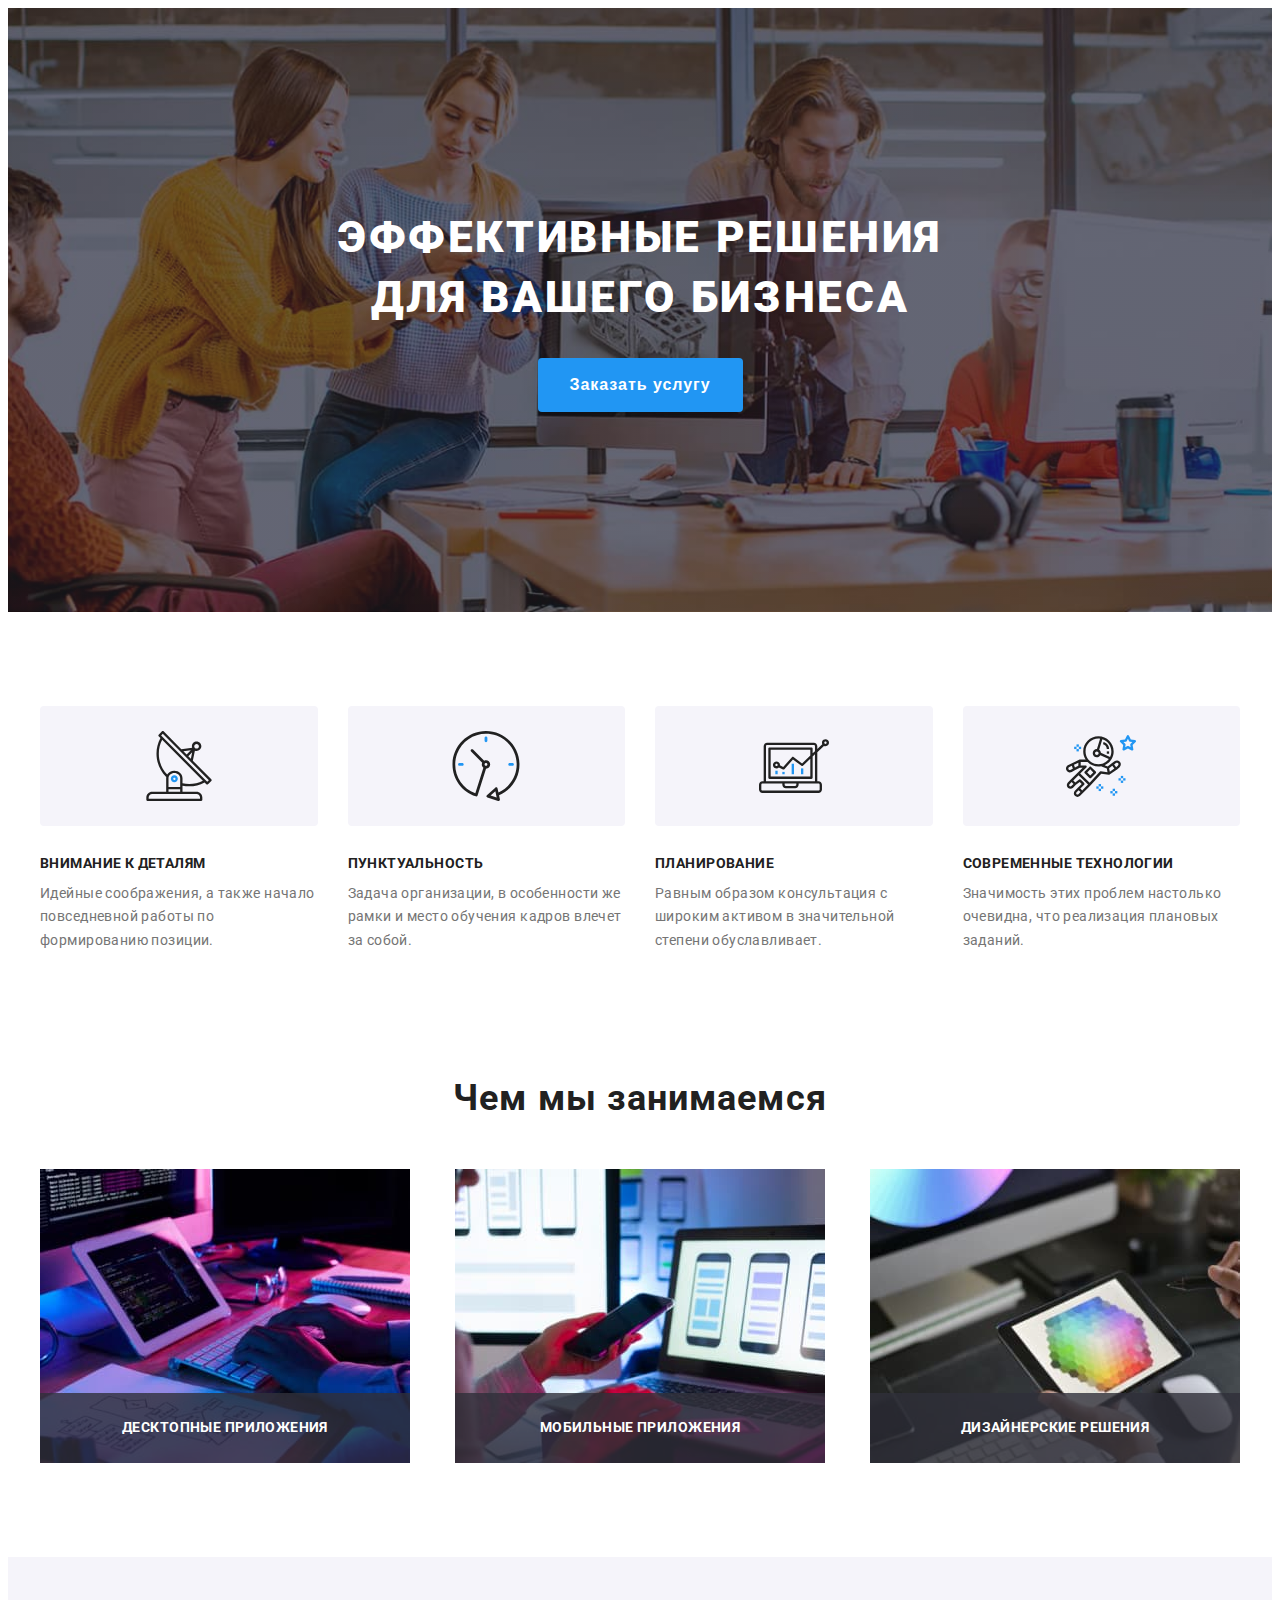
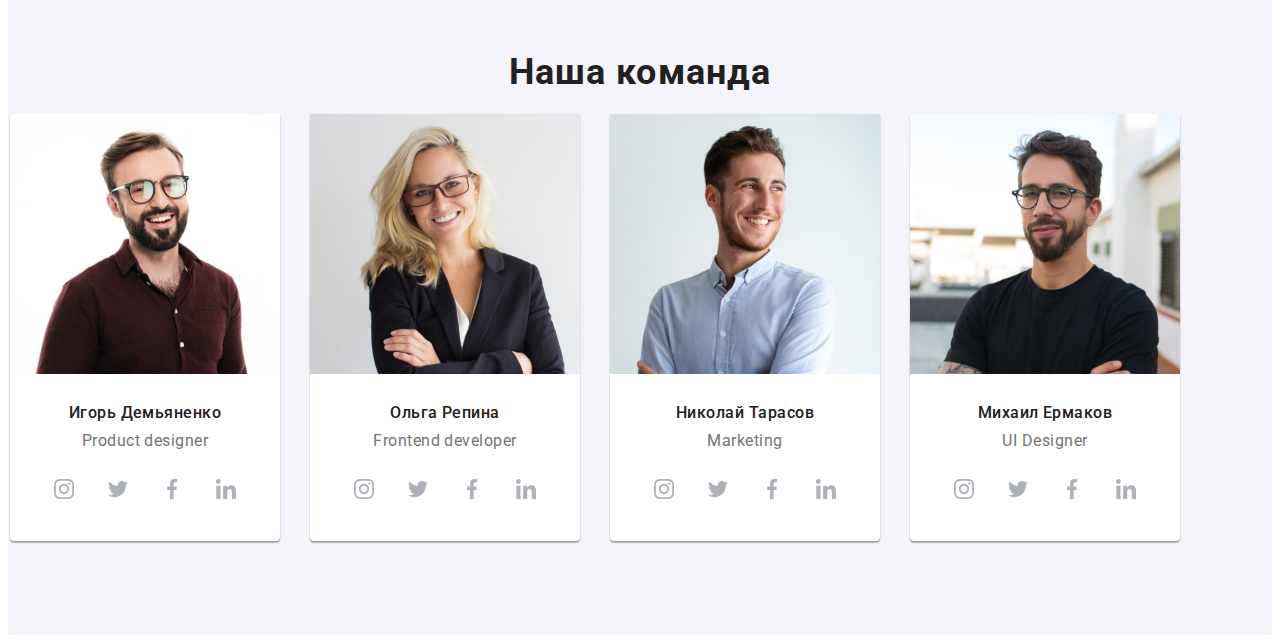
==== commit 87744fb2: "proceeding" ====
--- a/index.html
+++ b/index.html
@@ -67,7 +67,7 @@
         
         <!--our advantages-->
 
-        <!-- <section class="padding-section">
+        <section class="padding-section">
             <div class="container">
 
                 <h2 class="visually-hidden">Преимущества работы с нами</h2>
@@ -115,10 +115,10 @@
                 </ul>
             </div>
                 
-        </section> -->
+        </section>
 
         <!--виды нашей деятельности-->
-        <!-- <section class="services">
+        <section class="services">
             <div class="container">
                 <h2 class="section-header">Чем мы занимаемся</h2>
                 <ul class="services__list list">
@@ -142,10 +142,10 @@
                     </li>
                 </ul>
             </div>
-        </section> -->
+        </section>
 
         <!--сотрудники компании-->
-        <!-- <section class="padding-section team">
+        <section class="padding-section team">
             <div class="team__container container">
                 <h2 class="section-header">Наша команда</h2>
                 
@@ -305,7 +305,7 @@
                 </ul>
             </div>
             
-        </section> -->
+        </section>
         <!--постоянные клиенты-->
         <!-- <section class="padding-section">
 
--- a/css/main.min.css
+++ b/css/main.min.css
@@ -1,2 +1,2 @@
-.hero__btn,.modal-form-btn{display:flex;align-items:center;text-align:center;min-width:200px;background:#2196f3;border-radius:4px;border:none;outline:none;cursor:pointer;transition:background-color 250ms var(--timing-function)}:root{--main-font: "Roboto", sans-serif;--secondary-font: "Raleway", sans-serif;--background-dark: #2f303a;--background-grey: #f5f4fa;--btn-color-white: #ffffff;--accent-color-primary: #2196f3;--section-header-color: #212121;--section-padding: 94px 0;--timing-function: cubic-bezier(0.4, 0, 0.2, 1)}.visually-hidden{position:absolute !important;clip:rect(1px 1px 1px 1px);clip:rect(1px, 1px, 1px, 1px);padding:0 !important;border:0 !important;height:1px !important;width:1px !important;overflow:hidden}body{font-family:var(--main-font)}h1,h2,h3,h4,h5,h6,p{margin:0}ul,ol{margin:0;padding:0}img{display:block;min-width:100%}.list{list-style:none}.link{text-decoration:none}.address{font-style:normal}.padding-section{padding:var(--section-padding)}.container{width:100%;margin:0 auto;padding:0 15px}.active,menu__link:hover{color:var(--accent-color-primary)}.header{padding-top:24px;padding-bottom:24px;border-bottom:1px solid #ececec}.header-section{display:flex;align-items:center}.logo{margin-right:93px}.logo-web{font-family:var(--secondary-font);font-style:normal;font-weight:700;font-size:26px;line-height:1.2;letter-spacing:0.03em;color:#2196f3}.logo-light{font-family:var(--secondary-font);font-style:normal;font-weight:700;font-size:26px;line-height:1.2;letter-spacing:0.03em;color:#000000}.logo-studio-dark{font-family:var(--secondary-font);font-style:normal;font-weight:700;font-size:26px;line-height:1.2;letter-spacing:0.03em;color:#ffffff}.navigation{display:flex;align-items:center}.menu{display:flex;align-items:center}.menu>li:not(:last-child){margin-right:50px}.menu__link{position:relative;font-family:var(--main-font);font-style:normal;font-weight:500;font-size:14px;line-height:1.14;letter-spacing:0.02em;color:#212121;padding:32px 0;transition:color 250ms var(--timing-function)}.menu__link:hover,.menu__link:focus{color:var(--accent-color-primary)}.menu__link.active::after{content:"";position:absolute;width:100%;height:4px;background-color:#2196f3;left:0;bottom:0;border-radius:2px}.contacts-list{display:flex;margin-left:auto}.contacts-list>li:not(:last-child){margin-right:50px}.contacts-list__link{font-family:var(--main-font);font-style:normal;font-weight:500;font-size:14px;line-height:1.14;letter-spacing:0.02em;color:#757575;transition:color 250ms var(--timing-function)}.contacts-list__link:hover,.contacts-list__link:focus{color:var(--accent-color-primary)}.contacts-list__icon{width:16px;height:12px;margin-right:10px;fill:#757575}.contacts-list__link:hover .contacts-list__icon,.contacts-list__link:focus .contacts-list__icon{fill:var(--accent-color-primary)}.hero{padding-top:200px;padding-bottom:200px;margin-left:auto;margin-right:auto;background-color:#c4c4c4;background-image:linear-gradient(rgba(47,48,58,0.4), rgba(47,48,58,0.4)),url(../images/bg-hero/hero-bg-img.jpg);background-size:cover;background-position:center;background-repeat:no-repeat}.hero__title{font-family:var(--main-font);font-weight:900;font-size:44px;line-height:1.36;text-align:center;letter-spacing:0.06em;text-transform:uppercase;color:#ffffff;margin:0 auto 30px}@media screen and (max-width: 1199px){.hero__title{font-size:26px;line-height:1.62;max-width:360px}}.hero__btn{padding:12px 32px;margin:0 auto;min-width:200px;box-shadow:0px 4px 4px rgba(0,0,0,0.15)}.hero__btn:active{background-color:#188ce8;border:none}.active{color:#2196f3}.hero__text{font-family:inherit;font-weight:700;font-size:16px;line-height:1.87;align-items:center;text-align:center;letter-spacing:0.06em;color:#ffffff}.section-header{font-family:var(--main-font);font-weight:700;font-size:36px;line-height:1.17;text-align:center;letter-spacing:0.03em;color:var(--section-header-color);margin-bottom:50px}.advantages-list{display:flex;justify-content:space-between;margin-left:-30px}.advantages-list__item{text-align:left;width:calc((100% - 120px) / 4);margin-left:30px}.advantages-list__container{display:flex;justify-content:center;align-items:center;width:270px;height:120px;background-color:#f5f4fa;margin-bottom:30px}.advantages-list__icon{width:70px;height:70px}.advantages-list__header{font-family:var(--main-font);font-style:normal;font-weight:700;font-size:14px;line-height:1.14;letter-spacing:0.03em;text-transform:uppercase;color:var(--section-header-color);padding-bottom:10px}.advantages-list__text{font-family:var(--main-font);font-style:normal;font-weight:400;font-size:14px;line-height:1.71;letter-spacing:0.03em;color:#757575}.services{padding-bottom:94px}.services__list{display:flex;justify-content:space-between}.services__list>li:not(:last-child){margin-right:30px}.services__item{position:relative}.services__overlay{position:absolute;left:0;bottom:0;width:370px;height:70px;background-color:rgba(47,48,58,0.8);display:flex;justify-content:center;align-items:center}.services__text{font-family:var(--main-font);font-weight:700;font-size:14px;line-height:1.14;text-align:center;letter-spacing:0.03em;text-transform:uppercase;color:#ffffff}.team{background-color:var(--background-grey)}.team__list{display:flex}.teammate{background:#ffffff;box-shadow:0px 1px 3px rgba(0,0,0,0.12),0px 1px 1px rgba(0,0,0,0.14),0px 2px 1px rgba(0,0,0,0.2);border-radius:0px 0px 4px 4px}.teammate:not(:last-child){margin-right:30px}.teammate__info{padding:30px 0;text-align:center}.teammate__header{margin-bottom:10px}.stuff-initials{font-family:var(--main-font);font-style:normal;font-weight:500;font-size:16px;line-height:1.18;letter-spacing:0.03em;color:#212121}.teammate__position{font-family:var(--main-font);font-weight:400;font-size:16px;line-height:1.18;letter-spacing:0.03em;color:#757575;margin-bottom:16px}.team__container{margin-left:auto;margin-right:auto}.team-social-list{display:flex;align-items:center;justify-content:center}.team-social-list>li:not(:last-child){margin-right:10px}.team-social-list__link{display:flex;align-items:center;justify-content:center;height:44px;width:44px;border-radius:50%;transition:background-color 250ms var(--timing-function)}.team-social-list__link:hover,.team-social-list__link:focus{background-color:var(--accent-color-primary)}.team-social-list__link .team-social-list__icon{width:20px;height:20px;fill:#afb1b8}.team-social-list__link:hover .team-social-list__icon,.team-social-list__link:focus .team-social-list__icon{fill:white}.clients-list{display:flex;align-items:center;justify-content:center}.clients-list__link{display:flex;align-items:center;justify-content:center;width:170px;height:90px;border:1px solid #afb1b8;border-radius:4px;cursor:pointer;transition:border-color 250ms var(--timing-function)}.clients-list__link:hover,.clients-list__link:focus{border-color:var(--accent-color-primary)}.clients-list__item{display:flex;align-items:center;justify-content:center}.clients-list__item:not(:last-child){margin-right:30px}.clients-list__icon{display:block;align-items:center;justify-content:center;fill:#afb1b8;transition:fill 250ms var(--timing-function)}.clients-list__link:hover .clients-list__icon,.clients-list__link:focus .clients-list__icon{fill:var(--accent-color-primary)}.dark-background-container{background-color:var(--background-dark)}.footer-container{padding-top:60px;padding-bottom:60px}.footer-flex__placing{text-align:left;display:block}.footer-flex__placing:nth-child(1){min-width:231px;margin-right:70px}.footer-flex__placing:nth-child(2){min-width:206px;margin-right:93px}.footer-flex{display:flex;align-items:baseline}.footer__logo{margin-bottom:20px}.address>li:not(:last-child){margin-bottom:9px}.adress__location{font-family:var(--main-font);font-weight:400;font-size:14px;line-height:1.71;letter-spacing:0.03em;color:#ffffff;transition:color 250ms var(--timing-function)}.adress__location:focus,.adress__location:hover{color:var(--accent-color-primary)}.adress__link{font-family:var(--main-font);font-weight:400;font-size:14px;line-height:1.71;letter-spacing:0.03em;color:rgba(255,255,255,0.6);transition:color 250ms var(--timing-function)}.adress__link:hover,.adress__link:focus{color:#2196f3}.footer-social-title{color:#ffffff;font-weight:bold;text-transform:uppercase;margin-bottom:20px}.social-list{display:flex;align-items:center}.social-list__item:not(:last-child){margin-right:10px}.social-list__link{display:flex;justify-content:center;align-items:center;width:44px;height:44px;border-radius:50%;background-color:rgba(255,255,255,0.1);transition:background-color 250ms var(--timing-function)}.social-list__link:hover,.social-list__link:focus{background-color:var(--accent-color-primary)}.team-social-list__icon{width:20px;height:20px;align-items:center;justify-content:center;fill:#ffffff;transition:fill 250ms var(--timing-function)}.sign-up{display:flex;flex-direction:column}.sign-up__text{font-weight:700;line-height:1.14;color:var(--btn-color-white);letter-spacing:0.03em;text-transform:uppercase;text-align:left;margin-bottom:20px}.sign-up-form{display:flex}.sign-up-form__input{margin-right:12px;width:358px;height:50px;padding:15px;background-color:#2f303a;outline:none;border:1px solid rgba(255,255,255,0.3);color:#ffffff;border-radius:4px}.sign-up-form__btn{display:inline-flex;border-radius:4px;border:1px solid transparent;padding:10px 25px;min-width:200px;font-weight:700;font-size:16px;line-height:1.87;letter-spacing:0.06em;background:var(--accent-color-primary);color:var(--btn-color-white);cursor:pointer;transition:background-color 250ms var(--timing-function)}.sign-up-form__btn:hover,.sign-up-form__btn:focus{background-color:#188ce8}.sign-up-form__btn-icon{display:inline-flex;align-items:baseline;justify-content:center;margin-left:10px}.backdrop{position:fixed;top:0;left:0;width:100vw;height:100vh;background-color:rgba(0,0,0,0.2);transition:all 250ms var(--timing-function)}.modal{position:absolute;top:50%;left:50%;transform:translate(-50%, -50%);width:528px;height:581px;background-color:#ffffff;padding:40px}.modal-close-btn{position:absolute;top:8px;right:8px;width:30px;height:30px;border-radius:50%;background-color:transparent;border:1px solid rgba(0,0,0,0.1);cursor:pointer;outline:none;transition:fill 250ms var(--timing-function)}.modal-close-btn:hover,.modal-close-btn:focus{fill:var(--accent-color-primary)}.close-btn-icon{width:11px;height:11px}.is-hidden{opacity:0;visibility:hidden;pointer-events:none}.modal-form-text{display:block;text-align:center;font-weight:700;font-size:20px;line-height:1.15;letter-spacing:0.03em;color:#212121;margin-bottom:12px}.modal-form{display:flex;flex-direction:column;box-sizing:border-box}.modal-form-input{width:100%;height:40px;border:1px solid rgba(33,33,33,0.2);border-radius:4px;padding-left:42px;transition:border-color 250ms var(--timing-function)}.modal-form-input:focus{outline:none;border-color:var(--accent-color-primary)}.modal-form-input:focus+.modal-form-icon{fill:var(--accent-color-primary)}.modal-form-field{font-size:12px;line-height:1.16;letter-spacing:0.01em;color:#757575}.modal-form-input-wrapper{display:block;position:relative;margin-top:4px;margin-bottom:10px}.modal-form-icon{position:absolute;top:50%;left:12px;transform:translateY(-50%);display:block;width:18px;height:18px}.email-icon{background:Solid #212121}.modal-form-comment{width:100%;height:120px;padding:12px 16px;border:1px solid rgba(33,33,33,0.2);border-radius:4px;resize:none;font-family:var(--main-font);font-size:12px;line-height:1.16;letter-spacing:0.01em;color:#757575;transition:border-color 250ms var(--timing-function)}.modal-form-comment::placeholder{color:rgba(117,117,117,0.5)}.modal-form-comment:focus{outline:none;border-color:var(--accent-color-primary)}.modal-form-check-about{display:flex;justify-content:center;align-items:center;font-family:var(--main-font);font-size:14px;line-height:1.71;letter-spacing:0.03em;color:#757575;margin-top:10px;margin-bottom:30px}.modal-form-check-about::before{display:block;content:"";width:15px;height:15px;border:2px solid #000000;border-radius:2px;cursor:pointer;margin-right:8px}.modal-form-term:checked+.modal-form-check-about::before{background-color:var(--accent-color-primary);border-color:var(--accent-color-primary);background-image:url(../images/icon-check.svg);background-position:center;background-origin:border-box;background-size:contain}.modal-form-term:focus+.modal-form-check-about::before{outline:2px solid var(--accent-color-primary)}.checkbox-term-contract{color:var(--accent-color-primary)}.modal-form-btn{font-weight:700;font-size:16px;font-family:inherit;line-height:1.87;letter-spacing:0.06em;align-self:center;padding:10px 55px;color:var(--btn-color-white);box-shadow:0px 4px 4px rgba(0,0,0,0.15)}.modal-form-btn:active{background-color:#188ce8;border:none}
+.hero__btn,.modal-form-btn{display:flex;align-items:center;text-align:center;min-width:200px;background:#2196f3;border-radius:4px;border:none;outline:none;cursor:pointer;transition:background-color 250ms var(--timing-function)}:root{--main-font: "Roboto", sans-serif;--secondary-font: "Raleway", sans-serif;--background-dark: #2f303a;--background-grey: #f5f4fa;--btn-color-white: #ffffff;--accent-color-primary: #2196f3;--section-header-color: #212121;--section-padding-desktop: 94px 0;--section-padding-mob-tab: 60px 0;--timing-function: cubic-bezier(0.4, 0, 0.2, 1)}.visually-hidden{position:absolute !important;clip:rect(1px 1px 1px 1px);clip:rect(1px, 1px, 1px, 1px);padding:0 !important;border:0 !important;height:1px !important;width:1px !important;overflow:hidden}body{font-family:var(--main-font)}h1,h2,h3,h4,h5,h6,p{margin:0}ul,ol{margin:0;padding:0}img{display:block;min-width:100%}.list{list-style:none}.link{text-decoration:none}.address{font-style:normal}.padding-section{padding:var(--section-padding-mob-tab)}@media screen and (min-width: 1200px){.padding-section{padding:var(--section-padding-desktop)}}.container{width:100%;padding-left:15px;padding-right:15px;margin:0 auto}@media screen and (min-width: 480px){.container{width:480px}}@media screen and (min-width: 768px){.container{width:768px}}@media screen and (min-width: 1200px){.container{width:1200px}}.active,menu__link:hover{color:var(--accent-color-primary)}.header{padding-top:24px;padding-bottom:24px;border-bottom:1px solid #ececec}.header-section{display:flex;align-items:center}.logo{margin-right:93px}.logo-web{font-family:var(--secondary-font);font-style:normal;font-weight:700;font-size:26px;line-height:1.2;letter-spacing:0.03em;color:#2196f3}.logo-light{font-family:var(--secondary-font);font-style:normal;font-weight:700;font-size:26px;line-height:1.2;letter-spacing:0.03em;color:#000000}.logo-studio-dark{font-family:var(--secondary-font);font-style:normal;font-weight:700;font-size:26px;line-height:1.2;letter-spacing:0.03em;color:#ffffff}.navigation{display:flex;align-items:center}.menu{display:flex;align-items:center}.menu>li:not(:last-child){margin-right:50px}.menu__link{position:relative;font-family:var(--main-font);font-style:normal;font-weight:500;font-size:14px;line-height:1.14;letter-spacing:0.02em;color:#212121;padding:32px 0;transition:color 250ms var(--timing-function)}.menu__link:hover,.menu__link:focus{color:var(--accent-color-primary)}.menu__link.active::after{content:"";position:absolute;width:100%;height:4px;background-color:#2196f3;left:0;bottom:0;border-radius:2px}.contacts-list{display:flex;margin-left:auto}.contacts-list>li:not(:last-child){margin-right:50px}.contacts-list__link{font-family:var(--main-font);font-style:normal;font-weight:500;font-size:14px;line-height:1.14;letter-spacing:0.02em;color:#757575;transition:color 250ms var(--timing-function)}.contacts-list__link:hover,.contacts-list__link:focus{color:var(--accent-color-primary)}.contacts-list__icon{width:16px;height:12px;margin-right:10px;fill:#757575}.contacts-list__link:hover .contacts-list__icon,.contacts-list__link:focus .contacts-list__icon{fill:var(--accent-color-primary)}.hero{padding-top:118px;padding-bottom:118px;margin-left:auto;margin-right:auto;background-color:#c4c4c4;background-image:linear-gradient(rgba(47,48,58,0.4), rgba(47,48,58,0.4)),url(../images/bg-hero/hero-bg-img.jpg);background-size:cover;background-position:center;background-repeat:no-repeat}@media screen and (min-width: 1200px){.hero{padding-top:200px;padding-bottom:200px}}.hero__title{font-family:var(--main-font);font-size:26px;line-height:1.62;max-width:360px;font-weight:900;text-align:center;letter-spacing:0.06em;text-transform:uppercase;color:#ffffff;margin:0 auto 30px}@media screen and (min-width: 1200px){.hero__title{max-width:696px;font-size:44px;line-height:1.36}}.hero__btn{padding:12px 32px;margin:0 auto;min-width:200px;box-shadow:0px 4px 4px rgba(0,0,0,0.15)}.hero__btn:active{background-color:#188ce8;border:none}.active{color:#2196f3}.hero__text{font-family:inherit;font-weight:700;font-size:16px;line-height:1.87;align-items:center;text-align:center;letter-spacing:0.06em;color:#ffffff}.section-header{font-family:var(--main-font);font-weight:700;font-size:28px;line-height:1.17;text-align:center;letter-spacing:0.03em;color:var(--section-header-color);margin-bottom:30px}@media screen and (min-width: 1200px){.section-header{font-size:36px;margin-bottom:50px}}@media screen and (min-width: 768px){.advantages-list{display:flex;flex-wrap:wrap;margin-left:-30px;margin-top:-30px}}.advantages-list__item{width:100%;text-align:left}.advantages-list__item:not(:last-child){margin-bottom:30px}@media screen and (min-width: 768px) and (max-width: 1199px){.advantages-list__item{width:354px;margin-left:30px;margin-top:30px}.advantages-list__item:not(:last-child){margin-bottom:unset}}@media screen and (min-width: 1200px){.advantages-list__item{width:270px;flex-basis:calc(100%-90 / 4 -30);width:calc((100% - 120px) / 4);margin-top:30px;margin-left:30px}}.advantages-list__container{display:flex;justify-content:center;align-items:center;width:100%;height:120px;background-color:#f5f4fa;border-radius:4px;margin-bottom:30px}.advantages-list__icon{width:70px;height:70px}.advantages-list__header{font-family:var(--main-font);font-style:normal;font-weight:700;font-size:14px;line-height:1.14;letter-spacing:0.03em;text-transform:uppercase;color:var(--section-header-color);margin-bottom:10px;text-align:center}@media screen and (min-width: 768px){.advantages-list__header{text-align:left}}.advantages-list__text{font-family:var(--main-font);font-style:normal;font-weight:400;font-size:14px;line-height:1.71;letter-spacing:0.03em;color:#757575}.services{padding-bottom:94px;display:none}@media screen and (min-width: 1200px){.services{display:block}}.services__list{display:flex;justify-content:space-between}.services__list>li:not(:last-child){margin-right:30px}.services__item{position:relative}.services__overlay{position:absolute;left:0;bottom:0;width:370px;height:70px;background-color:rgba(47,48,58,0.8);display:flex;justify-content:center;align-items:center}.services__text{font-family:var(--main-font);font-weight:700;font-size:14px;line-height:1.14;text-align:center;letter-spacing:0.03em;text-transform:uppercase;color:#ffffff}.team{background-color:var(--background-grey)}@media screen and (min-width: 768px){.team__list{display:flex;flex-wrap:wrap;margin-left:-30px;margin-top:-30px}}.teammate{width:100%;background:#ffffff;box-shadow:0px 1px 3px rgba(0,0,0,0.12),0px 1px 1px rgba(0,0,0,0.14),0px 2px 1px rgba(0,0,0,0.2);border-radius:0px 0px 4px 4px}.teammate:not(:last-child){margin-right:30px}@media screen and (min-width: 768px){.teammate{width:354px}}@media screen and (min-width: 1200px){.teammate{width:270px}}.teammate__info{padding:30px 0;text-align:center}.teammate__header{margin-bottom:10px}.stuff-initials{font-family:var(--main-font);font-style:normal;font-weight:500;font-size:16px;line-height:1.18;letter-spacing:0.03em;color:#212121}.teammate__position{font-family:var(--main-font);font-weight:400;font-size:16px;line-height:1.18;letter-spacing:0.03em;color:#757575;margin-bottom:16px}.team__container{margin-left:auto;margin-right:auto}.team-social-list{display:flex;align-items:center;justify-content:center}.team-social-list>li:not(:last-child){margin-right:10px}.team-social-list__link{display:flex;align-items:center;justify-content:center;height:44px;width:44px;border-radius:50%;transition:background-color 250ms var(--timing-function)}.team-social-list__link:hover,.team-social-list__link:focus{background-color:var(--accent-color-primary)}.team-social-list__link .team-social-list__icon{width:20px;height:20px;fill:#afb1b8}.team-social-list__link:hover .team-social-list__icon,.team-social-list__link:focus .team-social-list__icon{fill:white}.clients-list{display:flex;align-items:center;justify-content:center}.clients-list__link{display:flex;align-items:center;justify-content:center;width:170px;height:90px;border:1px solid #afb1b8;border-radius:4px;cursor:pointer;transition:border-color 250ms var(--timing-function)}.clients-list__link:hover,.clients-list__link:focus{border-color:var(--accent-color-primary)}.clients-list__item{display:flex;align-items:center;justify-content:center}.clients-list__item:not(:last-child){margin-right:30px}.clients-list__icon{display:block;align-items:center;justify-content:center;fill:#afb1b8;transition:fill 250ms var(--timing-function)}.clients-list__link:hover .clients-list__icon,.clients-list__link:focus .clients-list__icon{fill:var(--accent-color-primary)}.dark-background-container{background-color:var(--background-dark)}.footer-container{padding-top:60px;padding-bottom:60px}.footer-flex__placing{text-align:left;display:block}.footer-flex__placing:nth-child(1){min-width:231px;margin-right:70px}.footer-flex__placing:nth-child(2){min-width:206px;margin-right:93px}.footer-flex{display:flex;align-items:baseline}.footer__logo{margin-bottom:20px}.address>li:not(:last-child){margin-bottom:9px}.adress__location{font-family:var(--main-font);font-weight:400;font-size:14px;line-height:1.71;letter-spacing:0.03em;color:#ffffff;transition:color 250ms var(--timing-function)}.adress__location:focus,.adress__location:hover{color:var(--accent-color-primary)}.adress__link{font-family:var(--main-font);font-weight:400;font-size:14px;line-height:1.71;letter-spacing:0.03em;color:rgba(255,255,255,0.6);transition:color 250ms var(--timing-function)}.adress__link:hover,.adress__link:focus{color:#2196f3}.footer-social-title{color:#ffffff;font-weight:bold;text-transform:uppercase;margin-bottom:20px}.social-list{display:flex;align-items:center}.social-list__item:not(:last-child){margin-right:10px}.social-list__link{display:flex;justify-content:center;align-items:center;width:44px;height:44px;border-radius:50%;background-color:rgba(255,255,255,0.1);transition:background-color 250ms var(--timing-function)}.social-list__link:hover,.social-list__link:focus{background-color:var(--accent-color-primary)}.team-social-list__icon{width:20px;height:20px;align-items:center;justify-content:center;fill:#ffffff;transition:fill 250ms var(--timing-function)}.sign-up{display:flex;flex-direction:column}.sign-up__text{font-weight:700;line-height:1.14;color:var(--btn-color-white);letter-spacing:0.03em;text-transform:uppercase;text-align:left;margin-bottom:20px}.sign-up-form{display:flex}.sign-up-form__input{margin-right:12px;width:358px;height:50px;padding:15px;background-color:#2f303a;outline:none;border:1px solid rgba(255,255,255,0.3);color:#ffffff;border-radius:4px}.sign-up-form__btn{display:inline-flex;border-radius:4px;border:1px solid transparent;padding:10px 25px;min-width:200px;font-weight:700;font-size:16px;line-height:1.87;letter-spacing:0.06em;background:var(--accent-color-primary);color:var(--btn-color-white);cursor:pointer;transition:background-color 250ms var(--timing-function)}.sign-up-form__btn:hover,.sign-up-form__btn:focus{background-color:#188ce8}.sign-up-form__btn-icon{display:inline-flex;align-items:baseline;justify-content:center;margin-left:10px}.backdrop{position:fixed;top:0;left:0;width:100vw;height:100vh;background-color:rgba(0,0,0,0.2);transition:all 250ms var(--timing-function)}.modal{position:absolute;top:50%;left:50%;transform:translate(-50%, -50%);width:528px;height:581px;background-color:#ffffff;padding:40px}.modal-close-btn{position:absolute;top:8px;right:8px;width:30px;height:30px;border-radius:50%;background-color:transparent;border:1px solid rgba(0,0,0,0.1);cursor:pointer;outline:none;transition:fill 250ms var(--timing-function)}.modal-close-btn:hover,.modal-close-btn:focus{fill:var(--accent-color-primary)}.close-btn-icon{width:11px;height:11px}.is-hidden{opacity:0;visibility:hidden;pointer-events:none}.modal-form-text{display:block;text-align:center;font-weight:700;font-size:20px;line-height:1.15;letter-spacing:0.03em;color:#212121;margin-bottom:12px}.modal-form{display:flex;flex-direction:column;box-sizing:border-box}.modal-form-input{width:100%;height:40px;border:1px solid rgba(33,33,33,0.2);border-radius:4px;padding-left:42px;transition:border-color 250ms var(--timing-function)}.modal-form-input:focus{outline:none;border-color:var(--accent-color-primary)}.modal-form-input:focus+.modal-form-icon{fill:var(--accent-color-primary)}.modal-form-field{font-size:12px;line-height:1.16;letter-spacing:0.01em;color:#757575}.modal-form-input-wrapper{display:block;position:relative;margin-top:4px;margin-bottom:10px}.modal-form-icon{position:absolute;top:50%;left:12px;transform:translateY(-50%);display:block;width:18px;height:18px}.email-icon{background:Solid #212121}.modal-form-comment{width:100%;height:120px;padding:12px 16px;border:1px solid rgba(33,33,33,0.2);border-radius:4px;resize:none;font-family:var(--main-font);font-size:12px;line-height:1.16;letter-spacing:0.01em;color:#757575;transition:border-color 250ms var(--timing-function)}.modal-form-comment::placeholder{color:rgba(117,117,117,0.5)}.modal-form-comment:focus{outline:none;border-color:var(--accent-color-primary)}.modal-form-check-about{display:flex;justify-content:center;align-items:center;font-family:var(--main-font);font-size:14px;line-height:1.71;letter-spacing:0.03em;color:#757575;margin-top:10px;margin-bottom:30px}.modal-form-check-about::before{display:block;content:"";width:15px;height:15px;border:2px solid #000000;border-radius:2px;cursor:pointer;margin-right:8px}.modal-form-term:checked+.modal-form-check-about::before{background-color:var(--accent-color-primary);border-color:var(--accent-color-primary);background-image:url(../images/icon-check.svg);background-position:center;background-origin:border-box;background-size:contain}.modal-form-term:focus+.modal-form-check-about::before{outline:2px solid var(--accent-color-primary)}.checkbox-term-contract{color:var(--accent-color-primary)}.modal-form-btn{font-weight:700;font-size:16px;font-family:inherit;line-height:1.87;letter-spacing:0.06em;align-self:center;padding:10px 55px;color:var(--btn-color-white);box-shadow:0px 4px 4px rgba(0,0,0,0.15)}.modal-form-btn:active{background-color:#188ce8;border:none}
 /*# sourceMappingURL=main.min.css.map */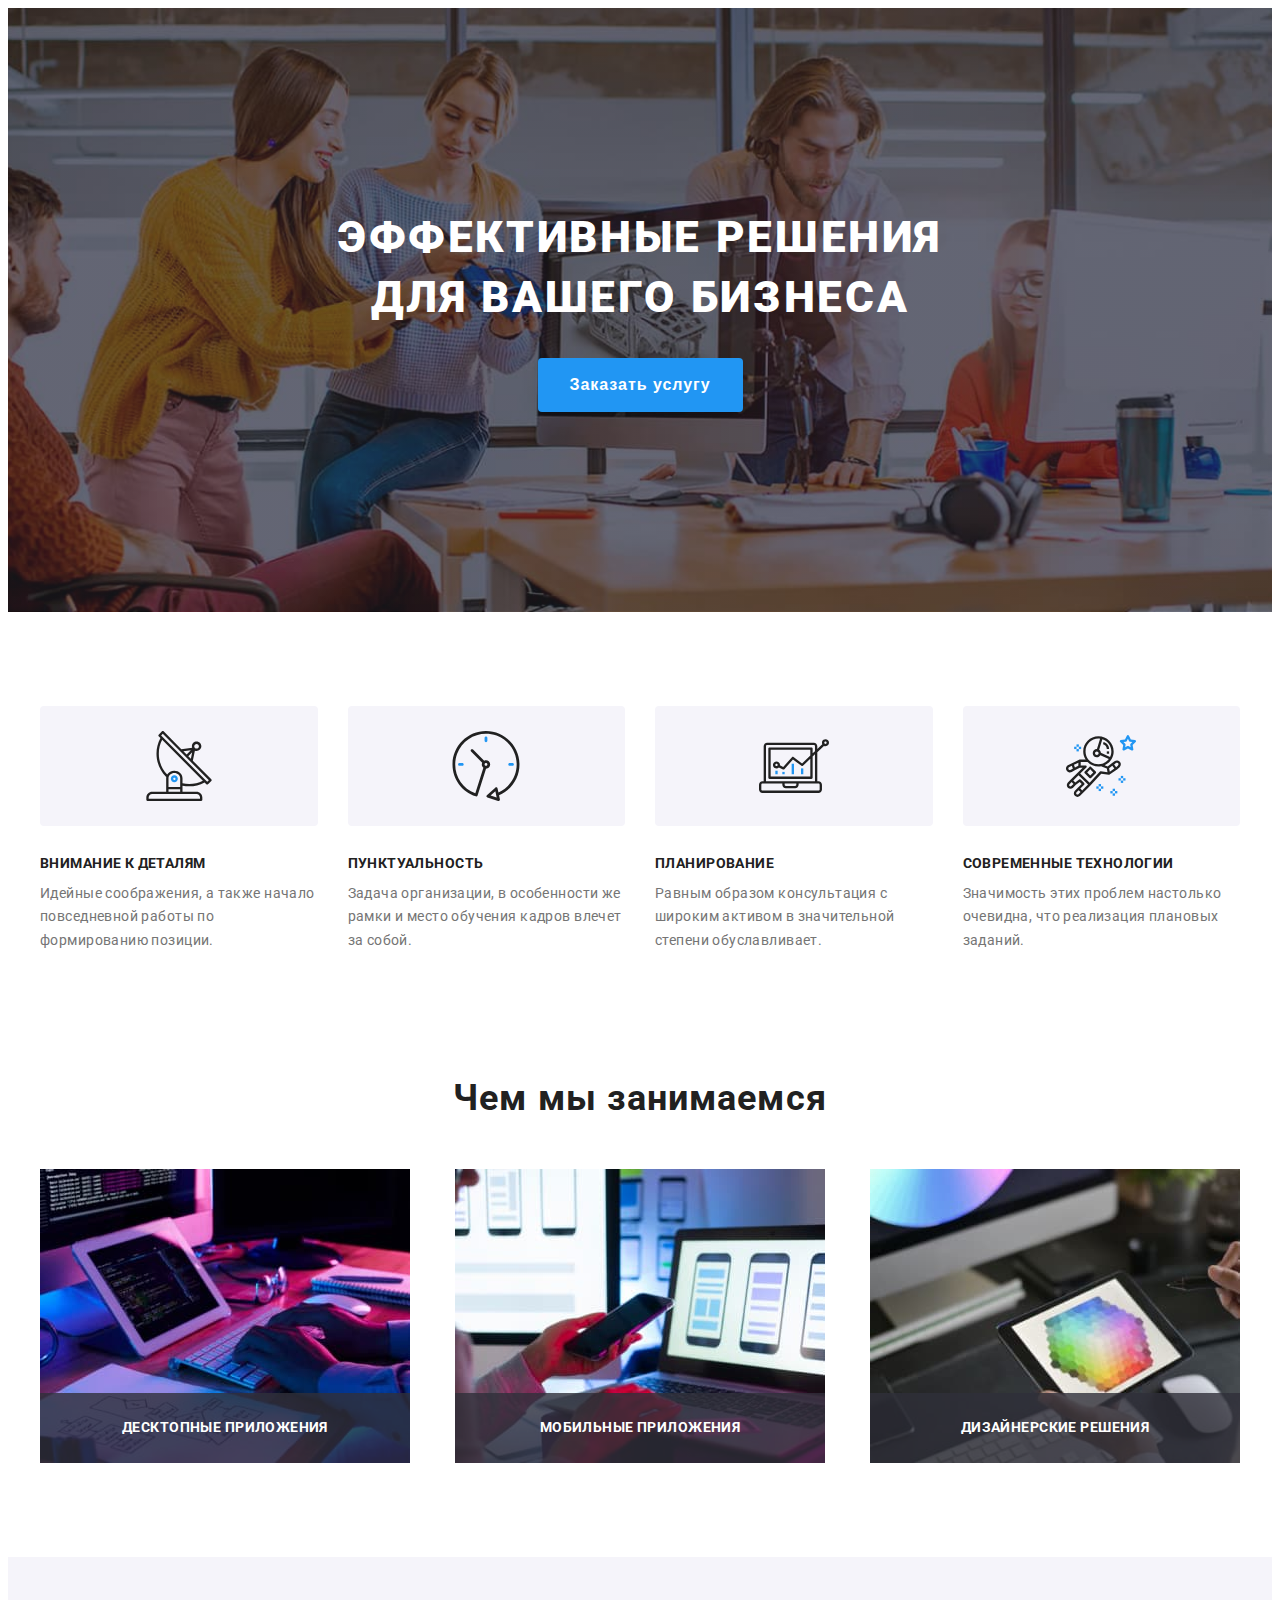
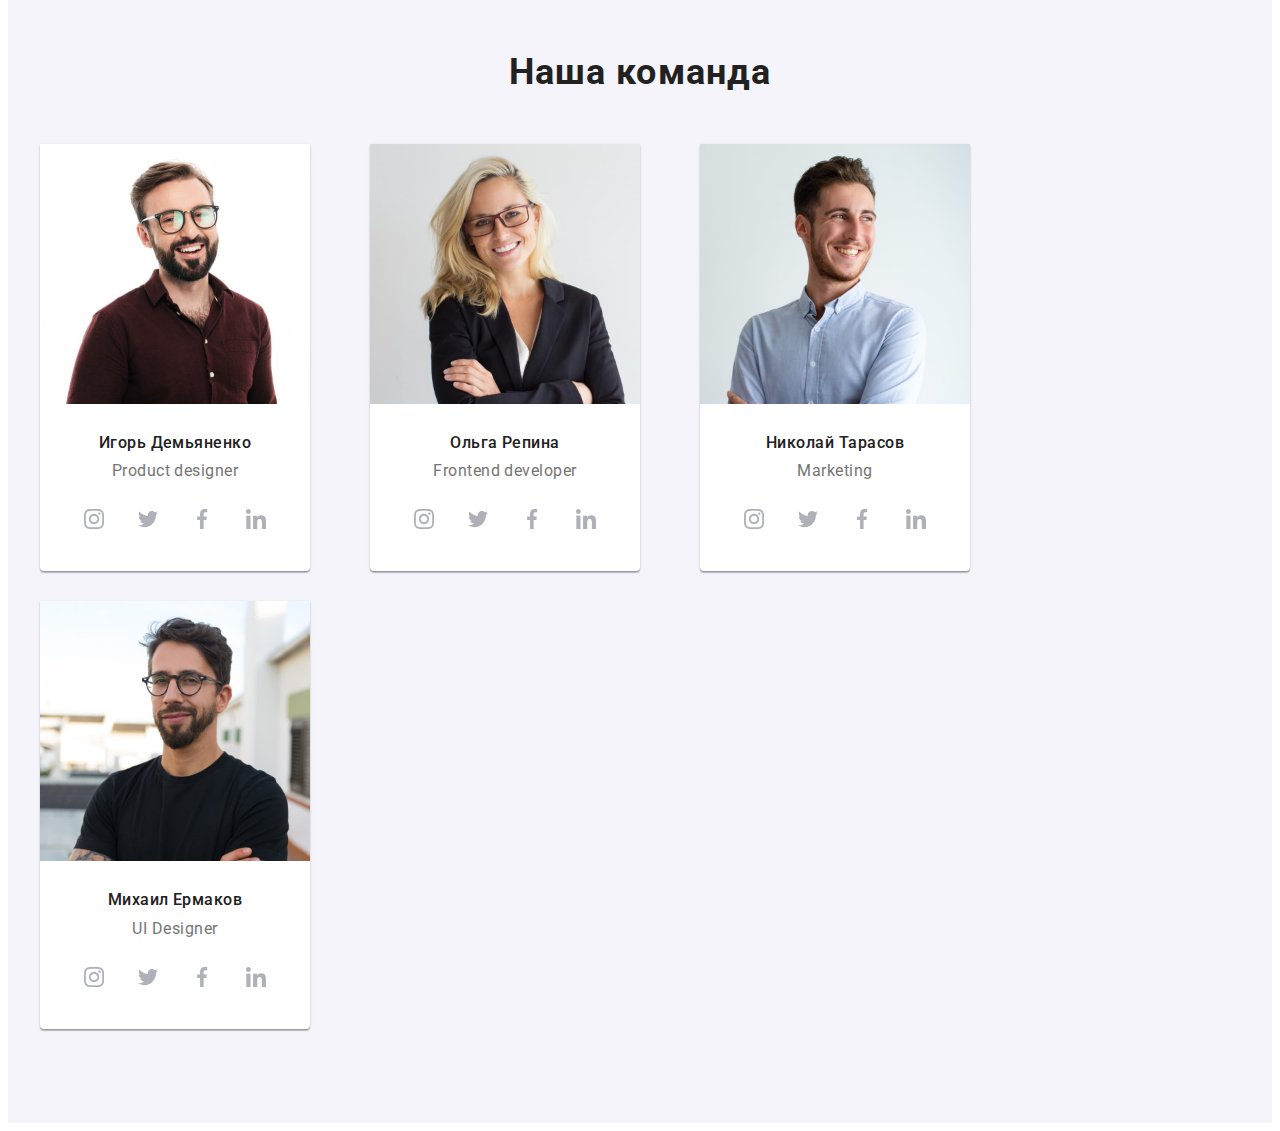
==== commit a9dfbc91: "proceeding...." ====
--- a/index.html
+++ b/index.html
@@ -123,7 +123,7 @@
                 <h2 class="section-header">Чем мы занимаемся</h2>
                 <ul class="services__list list">
                     <li class="services__item">
-                        <img src="./images/services/box-1.jpg" alt="Верстка страниц" width="370" height="294">
+                        <img src="./images/services/box-1.jpg" alt="Верстка страниц">
                         <div class="services__overlay">
                             <p class="services__text">десктопные приложения</p>
                         </div>
@@ -150,8 +150,12 @@
                 <h2 class="section-header">Наша команда</h2>
                 
                 <ul class="team__list list">
+                    
                     <li class="teammate">
-                        <img src="./images/team/Igor.jpg" alt="Игорь Демьяненко" width="270" height="260">
+                        <img src="./images/team/Igor.jpg" alt="Игорь Демьяненко">
+                        <div class="thumb">
+                            
+                        </div>
                         <div class="teammate__info">
                             <h3 class="stuff-initials teammate__header">Игорь Демьяненко</h3>
                             <p lang="en" class="teammate__position">Product designer</p>
@@ -188,7 +192,9 @@
                         </div>
                     </li>
                     <li class="teammate">
-                        <img src="./images/team/Olya.jpg" alt="Ольга Репина" width="270" height="260">
+                        <div class="thumb">
+                            <img src="./images/team/Olya.jpg" alt="Ольга Репина">
+                        </div>                      
                         <div class="teammate__info">
                             <h3 class="stuff-initials teammate__header">Ольга Репина</h3>
                             <p lang="en" class="teammate__position">Frontend developer</p>
@@ -226,7 +232,9 @@
                         
                     </li>
                     <li class="teammate">
-                        <img src="./images/team/Kolya.jpg" alt="Николай Тарасов" width="270" height="260">
+                        <div class="thumb">
+                            <img src="./images/team/Kolya.jpg" alt="Николай Тарасов">
+                        </div>
                         <div class="teammate__info">
                             <h3 class="stuff-initials teammate__header">Николай Тарасов</h3>
                             <p lang="en" class="teammate__position">Marketing</p>
@@ -265,7 +273,9 @@
                         
                     </li>
                     <li class="teammate">
-                        <img src="./images/team/Mike.jpg" alt="Михаил Ермаков" width="270" height="260">
+                        <div class="thumb">
+                            <img src="./images/team/Mike.jpg" alt="Михаил Ермаков">
+                        </div>                     
                         <div class="teammate__info">
                             <h3 class="stuff-initials teammate__header">Михаил Ермаков</h3>
                             <p lang="en" class="teammate__position">UI Designer</p>
--- a/css/main.min.css
+++ b/css/main.min.css
@@ -1,2 +1,2 @@
-.hero__btn,.modal-form-btn{display:flex;align-items:center;text-align:center;min-width:200px;background:#2196f3;border-radius:4px;border:none;outline:none;cursor:pointer;transition:background-color 250ms var(--timing-function)}:root{--main-font: "Roboto", sans-serif;--secondary-font: "Raleway", sans-serif;--background-dark: #2f303a;--background-grey: #f5f4fa;--btn-color-white: #ffffff;--accent-color-primary: #2196f3;--section-header-color: #212121;--section-padding-desktop: 94px 0;--section-padding-mob-tab: 60px 0;--timing-function: cubic-bezier(0.4, 0, 0.2, 1)}.visually-hidden{position:absolute !important;clip:rect(1px 1px 1px 1px);clip:rect(1px, 1px, 1px, 1px);padding:0 !important;border:0 !important;height:1px !important;width:1px !important;overflow:hidden}body{font-family:var(--main-font)}h1,h2,h3,h4,h5,h6,p{margin:0}ul,ol{margin:0;padding:0}img{display:block;min-width:100%}.list{list-style:none}.link{text-decoration:none}.address{font-style:normal}.padding-section{padding:var(--section-padding-mob-tab)}@media screen and (min-width: 1200px){.padding-section{padding:var(--section-padding-desktop)}}.container{width:100%;padding-left:15px;padding-right:15px;margin:0 auto}@media screen and (min-width: 480px){.container{width:480px}}@media screen and (min-width: 768px){.container{width:768px}}@media screen and (min-width: 1200px){.container{width:1200px}}.active,menu__link:hover{color:var(--accent-color-primary)}.header{padding-top:24px;padding-bottom:24px;border-bottom:1px solid #ececec}.header-section{display:flex;align-items:center}.logo{margin-right:93px}.logo-web{font-family:var(--secondary-font);font-style:normal;font-weight:700;font-size:26px;line-height:1.2;letter-spacing:0.03em;color:#2196f3}.logo-light{font-family:var(--secondary-font);font-style:normal;font-weight:700;font-size:26px;line-height:1.2;letter-spacing:0.03em;color:#000000}.logo-studio-dark{font-family:var(--secondary-font);font-style:normal;font-weight:700;font-size:26px;line-height:1.2;letter-spacing:0.03em;color:#ffffff}.navigation{display:flex;align-items:center}.menu{display:flex;align-items:center}.menu>li:not(:last-child){margin-right:50px}.menu__link{position:relative;font-family:var(--main-font);font-style:normal;font-weight:500;font-size:14px;line-height:1.14;letter-spacing:0.02em;color:#212121;padding:32px 0;transition:color 250ms var(--timing-function)}.menu__link:hover,.menu__link:focus{color:var(--accent-color-primary)}.menu__link.active::after{content:"";position:absolute;width:100%;height:4px;background-color:#2196f3;left:0;bottom:0;border-radius:2px}.contacts-list{display:flex;margin-left:auto}.contacts-list>li:not(:last-child){margin-right:50px}.contacts-list__link{font-family:var(--main-font);font-style:normal;font-weight:500;font-size:14px;line-height:1.14;letter-spacing:0.02em;color:#757575;transition:color 250ms var(--timing-function)}.contacts-list__link:hover,.contacts-list__link:focus{color:var(--accent-color-primary)}.contacts-list__icon{width:16px;height:12px;margin-right:10px;fill:#757575}.contacts-list__link:hover .contacts-list__icon,.contacts-list__link:focus .contacts-list__icon{fill:var(--accent-color-primary)}.hero{padding-top:118px;padding-bottom:118px;margin-left:auto;margin-right:auto;background-color:#c4c4c4;background-image:linear-gradient(rgba(47,48,58,0.4), rgba(47,48,58,0.4)),url(../images/bg-hero/hero-bg-img.jpg);background-size:cover;background-position:center;background-repeat:no-repeat}@media screen and (min-width: 1200px){.hero{padding-top:200px;padding-bottom:200px}}.hero__title{font-family:var(--main-font);font-size:26px;line-height:1.62;max-width:360px;font-weight:900;text-align:center;letter-spacing:0.06em;text-transform:uppercase;color:#ffffff;margin:0 auto 30px}@media screen and (min-width: 1200px){.hero__title{max-width:696px;font-size:44px;line-height:1.36}}.hero__btn{padding:12px 32px;margin:0 auto;min-width:200px;box-shadow:0px 4px 4px rgba(0,0,0,0.15)}.hero__btn:active{background-color:#188ce8;border:none}.active{color:#2196f3}.hero__text{font-family:inherit;font-weight:700;font-size:16px;line-height:1.87;align-items:center;text-align:center;letter-spacing:0.06em;color:#ffffff}.section-header{font-family:var(--main-font);font-weight:700;font-size:28px;line-height:1.17;text-align:center;letter-spacing:0.03em;color:var(--section-header-color);margin-bottom:30px}@media screen and (min-width: 1200px){.section-header{font-size:36px;margin-bottom:50px}}@media screen and (min-width: 768px){.advantages-list{display:flex;flex-wrap:wrap;margin-left:-30px;margin-top:-30px}}.advantages-list__item{width:100%;text-align:left}.advantages-list__item:not(:last-child){margin-bottom:30px}@media screen and (min-width: 768px) and (max-width: 1199px){.advantages-list__item{width:354px;margin-left:30px;margin-top:30px}.advantages-list__item:not(:last-child){margin-bottom:unset}}@media screen and (min-width: 1200px){.advantages-list__item{width:270px;flex-basis:calc(100%-90 / 4 -30);width:calc((100% - 120px) / 4);margin-top:30px;margin-left:30px}}.advantages-list__container{display:flex;justify-content:center;align-items:center;width:100%;height:120px;background-color:#f5f4fa;border-radius:4px;margin-bottom:30px}.advantages-list__icon{width:70px;height:70px}.advantages-list__header{font-family:var(--main-font);font-style:normal;font-weight:700;font-size:14px;line-height:1.14;letter-spacing:0.03em;text-transform:uppercase;color:var(--section-header-color);margin-bottom:10px;text-align:center}@media screen and (min-width: 768px){.advantages-list__header{text-align:left}}.advantages-list__text{font-family:var(--main-font);font-style:normal;font-weight:400;font-size:14px;line-height:1.71;letter-spacing:0.03em;color:#757575}.services{padding-bottom:94px;display:none}@media screen and (min-width: 1200px){.services{display:block}}.services__list{display:flex;justify-content:space-between}.services__list>li:not(:last-child){margin-right:30px}.services__item{position:relative}.services__overlay{position:absolute;left:0;bottom:0;width:370px;height:70px;background-color:rgba(47,48,58,0.8);display:flex;justify-content:center;align-items:center}.services__text{font-family:var(--main-font);font-weight:700;font-size:14px;line-height:1.14;text-align:center;letter-spacing:0.03em;text-transform:uppercase;color:#ffffff}.team{background-color:var(--background-grey)}@media screen and (min-width: 768px){.team__list{display:flex;flex-wrap:wrap;margin-left:-30px;margin-top:-30px}}.teammate{width:100%;background:#ffffff;box-shadow:0px 1px 3px rgba(0,0,0,0.12),0px 1px 1px rgba(0,0,0,0.14),0px 2px 1px rgba(0,0,0,0.2);border-radius:0px 0px 4px 4px}.teammate:not(:last-child){margin-right:30px}@media screen and (min-width: 768px){.teammate{width:354px}}@media screen and (min-width: 1200px){.teammate{width:270px}}.teammate__info{padding:30px 0;text-align:center}.teammate__header{margin-bottom:10px}.stuff-initials{font-family:var(--main-font);font-style:normal;font-weight:500;font-size:16px;line-height:1.18;letter-spacing:0.03em;color:#212121}.teammate__position{font-family:var(--main-font);font-weight:400;font-size:16px;line-height:1.18;letter-spacing:0.03em;color:#757575;margin-bottom:16px}.team__container{margin-left:auto;margin-right:auto}.team-social-list{display:flex;align-items:center;justify-content:center}.team-social-list>li:not(:last-child){margin-right:10px}.team-social-list__link{display:flex;align-items:center;justify-content:center;height:44px;width:44px;border-radius:50%;transition:background-color 250ms var(--timing-function)}.team-social-list__link:hover,.team-social-list__link:focus{background-color:var(--accent-color-primary)}.team-social-list__link .team-social-list__icon{width:20px;height:20px;fill:#afb1b8}.team-social-list__link:hover .team-social-list__icon,.team-social-list__link:focus .team-social-list__icon{fill:white}.clients-list{display:flex;align-items:center;justify-content:center}.clients-list__link{display:flex;align-items:center;justify-content:center;width:170px;height:90px;border:1px solid #afb1b8;border-radius:4px;cursor:pointer;transition:border-color 250ms var(--timing-function)}.clients-list__link:hover,.clients-list__link:focus{border-color:var(--accent-color-primary)}.clients-list__item{display:flex;align-items:center;justify-content:center}.clients-list__item:not(:last-child){margin-right:30px}.clients-list__icon{display:block;align-items:center;justify-content:center;fill:#afb1b8;transition:fill 250ms var(--timing-function)}.clients-list__link:hover .clients-list__icon,.clients-list__link:focus .clients-list__icon{fill:var(--accent-color-primary)}.dark-background-container{background-color:var(--background-dark)}.footer-container{padding-top:60px;padding-bottom:60px}.footer-flex__placing{text-align:left;display:block}.footer-flex__placing:nth-child(1){min-width:231px;margin-right:70px}.footer-flex__placing:nth-child(2){min-width:206px;margin-right:93px}.footer-flex{display:flex;align-items:baseline}.footer__logo{margin-bottom:20px}.address>li:not(:last-child){margin-bottom:9px}.adress__location{font-family:var(--main-font);font-weight:400;font-size:14px;line-height:1.71;letter-spacing:0.03em;color:#ffffff;transition:color 250ms var(--timing-function)}.adress__location:focus,.adress__location:hover{color:var(--accent-color-primary)}.adress__link{font-family:var(--main-font);font-weight:400;font-size:14px;line-height:1.71;letter-spacing:0.03em;color:rgba(255,255,255,0.6);transition:color 250ms var(--timing-function)}.adress__link:hover,.adress__link:focus{color:#2196f3}.footer-social-title{color:#ffffff;font-weight:bold;text-transform:uppercase;margin-bottom:20px}.social-list{display:flex;align-items:center}.social-list__item:not(:last-child){margin-right:10px}.social-list__link{display:flex;justify-content:center;align-items:center;width:44px;height:44px;border-radius:50%;background-color:rgba(255,255,255,0.1);transition:background-color 250ms var(--timing-function)}.social-list__link:hover,.social-list__link:focus{background-color:var(--accent-color-primary)}.team-social-list__icon{width:20px;height:20px;align-items:center;justify-content:center;fill:#ffffff;transition:fill 250ms var(--timing-function)}.sign-up{display:flex;flex-direction:column}.sign-up__text{font-weight:700;line-height:1.14;color:var(--btn-color-white);letter-spacing:0.03em;text-transform:uppercase;text-align:left;margin-bottom:20px}.sign-up-form{display:flex}.sign-up-form__input{margin-right:12px;width:358px;height:50px;padding:15px;background-color:#2f303a;outline:none;border:1px solid rgba(255,255,255,0.3);color:#ffffff;border-radius:4px}.sign-up-form__btn{display:inline-flex;border-radius:4px;border:1px solid transparent;padding:10px 25px;min-width:200px;font-weight:700;font-size:16px;line-height:1.87;letter-spacing:0.06em;background:var(--accent-color-primary);color:var(--btn-color-white);cursor:pointer;transition:background-color 250ms var(--timing-function)}.sign-up-form__btn:hover,.sign-up-form__btn:focus{background-color:#188ce8}.sign-up-form__btn-icon{display:inline-flex;align-items:baseline;justify-content:center;margin-left:10px}.backdrop{position:fixed;top:0;left:0;width:100vw;height:100vh;background-color:rgba(0,0,0,0.2);transition:all 250ms var(--timing-function)}.modal{position:absolute;top:50%;left:50%;transform:translate(-50%, -50%);width:528px;height:581px;background-color:#ffffff;padding:40px}.modal-close-btn{position:absolute;top:8px;right:8px;width:30px;height:30px;border-radius:50%;background-color:transparent;border:1px solid rgba(0,0,0,0.1);cursor:pointer;outline:none;transition:fill 250ms var(--timing-function)}.modal-close-btn:hover,.modal-close-btn:focus{fill:var(--accent-color-primary)}.close-btn-icon{width:11px;height:11px}.is-hidden{opacity:0;visibility:hidden;pointer-events:none}.modal-form-text{display:block;text-align:center;font-weight:700;font-size:20px;line-height:1.15;letter-spacing:0.03em;color:#212121;margin-bottom:12px}.modal-form{display:flex;flex-direction:column;box-sizing:border-box}.modal-form-input{width:100%;height:40px;border:1px solid rgba(33,33,33,0.2);border-radius:4px;padding-left:42px;transition:border-color 250ms var(--timing-function)}.modal-form-input:focus{outline:none;border-color:var(--accent-color-primary)}.modal-form-input:focus+.modal-form-icon{fill:var(--accent-color-primary)}.modal-form-field{font-size:12px;line-height:1.16;letter-spacing:0.01em;color:#757575}.modal-form-input-wrapper{display:block;position:relative;margin-top:4px;margin-bottom:10px}.modal-form-icon{position:absolute;top:50%;left:12px;transform:translateY(-50%);display:block;width:18px;height:18px}.email-icon{background:Solid #212121}.modal-form-comment{width:100%;height:120px;padding:12px 16px;border:1px solid rgba(33,33,33,0.2);border-radius:4px;resize:none;font-family:var(--main-font);font-size:12px;line-height:1.16;letter-spacing:0.01em;color:#757575;transition:border-color 250ms var(--timing-function)}.modal-form-comment::placeholder{color:rgba(117,117,117,0.5)}.modal-form-comment:focus{outline:none;border-color:var(--accent-color-primary)}.modal-form-check-about{display:flex;justify-content:center;align-items:center;font-family:var(--main-font);font-size:14px;line-height:1.71;letter-spacing:0.03em;color:#757575;margin-top:10px;margin-bottom:30px}.modal-form-check-about::before{display:block;content:"";width:15px;height:15px;border:2px solid #000000;border-radius:2px;cursor:pointer;margin-right:8px}.modal-form-term:checked+.modal-form-check-about::before{background-color:var(--accent-color-primary);border-color:var(--accent-color-primary);background-image:url(../images/icon-check.svg);background-position:center;background-origin:border-box;background-size:contain}.modal-form-term:focus+.modal-form-check-about::before{outline:2px solid var(--accent-color-primary)}.checkbox-term-contract{color:var(--accent-color-primary)}.modal-form-btn{font-weight:700;font-size:16px;font-family:inherit;line-height:1.87;letter-spacing:0.06em;align-self:center;padding:10px 55px;color:var(--btn-color-white);box-shadow:0px 4px 4px rgba(0,0,0,0.15)}.modal-form-btn:active{background-color:#188ce8;border:none}
+.hero__btn,.modal-form-btn{display:flex;align-items:center;text-align:center;min-width:200px;background:#2196f3;border-radius:4px;border:none;outline:none;cursor:pointer;transition:background-color 250ms var(--timing-function)}:root{--main-font: "Roboto", sans-serif;--secondary-font: "Raleway", sans-serif;--background-dark: #2f303a;--background-grey: #f5f4fa;--btn-color-white: #ffffff;--accent-color-primary: #2196f3;--section-header-color: #212121;--section-padding-desktop: 94px 0;--section-padding-mob-tab: 60px 0;--timing-function: cubic-bezier(0.4, 0, 0.2, 1)}.visually-hidden{position:absolute !important;clip:rect(1px 1px 1px 1px);clip:rect(1px, 1px, 1px, 1px);padding:0 !important;border:0 !important;height:1px !important;width:1px !important;overflow:hidden}body{font-family:var(--main-font)}h1,h2,h3,h4,h5,h6,p{margin:0}ul,ol{margin:0;padding:0}img{display:block;min-width:100%;width:100%}.list{list-style:none}.link{text-decoration:none}.address{font-style:normal}.padding-section{padding:var(--section-padding-mob-tab)}@media screen and (min-width: 1200px){.padding-section{padding:var(--section-padding-desktop)}}.container{width:100%;padding-left:15px;padding-right:15px;margin:0 auto}@media screen and (min-width: 480px){.container{width:480px}}@media screen and (min-width: 768px){.container{width:768px}}@media screen and (min-width: 1200px){.container{width:1200px}}.active,menu__link:hover{color:var(--accent-color-primary)}.header{padding-top:24px;padding-bottom:24px;border-bottom:1px solid #ececec}.header-section{display:flex;align-items:center}.logo{margin-right:93px}.logo-web{font-family:var(--secondary-font);font-style:normal;font-weight:700;font-size:26px;line-height:1.2;letter-spacing:0.03em;color:#2196f3}.logo-light{font-family:var(--secondary-font);font-style:normal;font-weight:700;font-size:26px;line-height:1.2;letter-spacing:0.03em;color:#000000}.logo-studio-dark{font-family:var(--secondary-font);font-style:normal;font-weight:700;font-size:26px;line-height:1.2;letter-spacing:0.03em;color:#ffffff}.navigation{display:flex;align-items:center}.menu{display:flex;align-items:center}.menu>li:not(:last-child){margin-right:50px}.menu__link{position:relative;font-family:var(--main-font);font-style:normal;font-weight:500;font-size:14px;line-height:1.14;letter-spacing:0.02em;color:#212121;padding:32px 0;transition:color 250ms var(--timing-function)}.menu__link:hover,.menu__link:focus{color:var(--accent-color-primary)}.menu__link.active::after{content:"";position:absolute;width:100%;height:4px;background-color:#2196f3;left:0;bottom:0;border-radius:2px}.contacts-list{display:flex;margin-left:auto}.contacts-list>li:not(:last-child){margin-right:50px}.contacts-list__link{font-family:var(--main-font);font-style:normal;font-weight:500;font-size:14px;line-height:1.14;letter-spacing:0.02em;color:#757575;transition:color 250ms var(--timing-function)}.contacts-list__link:hover,.contacts-list__link:focus{color:var(--accent-color-primary)}.contacts-list__icon{width:16px;height:12px;margin-right:10px;fill:#757575}.contacts-list__link:hover .contacts-list__icon,.contacts-list__link:focus .contacts-list__icon{fill:var(--accent-color-primary)}.hero{padding-top:118px;padding-bottom:118px;margin-left:auto;margin-right:auto;background-color:#c4c4c4;background-image:linear-gradient(rgba(47,48,58,0.4), rgba(47,48,58,0.4)),url(../images/bg-hero/hero-bg-img.jpg);background-size:cover;background-position:center;background-repeat:no-repeat}@media screen and (min-width: 1200px){.hero{padding-top:200px;padding-bottom:200px}}.hero__title{font-family:var(--main-font);font-size:26px;line-height:1.62;max-width:360px;font-weight:900;text-align:center;letter-spacing:0.06em;text-transform:uppercase;color:#ffffff;margin:0 auto 30px}@media screen and (min-width: 1200px){.hero__title{max-width:696px;font-size:44px;line-height:1.36}}.hero__btn{padding:12px 32px;margin:0 auto;min-width:200px;box-shadow:0px 4px 4px rgba(0,0,0,0.15)}.hero__btn:active{background-color:#188ce8;border:none}.active{color:#2196f3}.hero__text{font-family:inherit;font-weight:700;font-size:16px;line-height:1.87;align-items:center;text-align:center;letter-spacing:0.06em;color:#ffffff}.section-header{font-family:var(--main-font);font-weight:700;font-size:28px;line-height:1.17;text-align:center;letter-spacing:0.03em;color:var(--section-header-color);margin-bottom:30px}@media screen and (min-width: 1200px){.section-header{font-size:36px;margin-bottom:50px}}@media screen and (min-width: 768px){.advantages-list{display:flex;flex-wrap:wrap;margin-left:-30px;margin-top:-30px}}.advantages-list__item{width:100%;text-align:left}.advantages-list__item:not(:last-child){margin-bottom:30px}@media screen and (min-width: 768px) and (max-width: 1199px){.advantages-list__item{width:354px;margin-left:30px;margin-top:30px}.advantages-list__item:not(:last-child){margin-bottom:unset}}@media screen and (min-width: 1200px){.advantages-list__item{width:270px;flex-basis:calc(100%-90 / 4 -30);width:calc((100% - 120px) / 4);margin-top:30px;margin-left:30px}}.advantages-list__container{display:flex;justify-content:center;align-items:center;width:100%;height:120px;background-color:#f5f4fa;border-radius:4px;margin-bottom:30px}.advantages-list__icon{width:70px;height:70px}.advantages-list__header{font-family:var(--main-font);font-style:normal;font-weight:700;font-size:14px;line-height:1.14;letter-spacing:0.03em;text-transform:uppercase;color:var(--section-header-color);margin-bottom:10px;text-align:center}@media screen and (min-width: 768px){.advantages-list__header{text-align:left}}.advantages-list__text{font-family:var(--main-font);font-style:normal;font-weight:400;font-size:14px;line-height:1.71;letter-spacing:0.03em;color:#757575}.services{padding-bottom:94px;display:none}@media screen and (min-width: 1200px){.services{display:block}}.services__list{display:flex;justify-content:space-between}.services__list>li:not(:last-child){margin-right:30px}.services__item{position:relative}.services__overlay{position:absolute;left:0;bottom:0;width:370px;height:70px;background-color:rgba(47,48,58,0.8);display:flex;justify-content:center;align-items:center}.services__text{font-family:var(--main-font);font-weight:700;font-size:14px;line-height:1.14;text-align:center;letter-spacing:0.03em;text-transform:uppercase;color:#ffffff}.team{background-color:var(--background-grey)}@media screen and (min-width: 768px){.team__list{display:flex;flex-wrap:wrap;margin-left:-30px;margin-top:-30px}}.teammate{max-width:450px;max-height:622px;background:#ffffff;box-shadow:0px 1px 3px rgba(0,0,0,0.12),0px 1px 1px rgba(0,0,0,0.14),0px 2px 1px rgba(0,0,0,0.2);border-radius:0px 0px 4px 4px}@media screen and (max-width: 767px){.teammate:not(:last-child){margin-bottom:30px}}@media screen and (min-width: 768px){.teammate{width:354px;margin-left:30px;margin-top:30px}.teammate:not(:last-child){margin-bottom:unset}}@media screen and (min-width: 1200px){.teammate{width:270px}.teammate:not(:last-child){margin-right:30px}}.thumb{max-width:100%}.teammate__info{padding:30px 0;text-align:center}.teammate__header{margin-bottom:10px}.stuff-initials{font-family:var(--main-font);font-style:normal;font-weight:500;font-size:16px;line-height:1.18;letter-spacing:0.03em;color:#212121}.teammate__position{font-family:var(--main-font);font-weight:400;font-size:16px;line-height:1.18;letter-spacing:0.03em;color:#757575;margin-bottom:16px}.team__container{margin-left:auto;margin-right:auto}.team-social-list{display:flex;align-items:center;justify-content:center}.team-social-list>li:not(:last-child){margin-right:10px}.team-social-list__link{display:flex;align-items:center;justify-content:center;height:44px;width:44px;border-radius:50%;transition:background-color 250ms var(--timing-function)}.team-social-list__link:hover,.team-social-list__link:focus{background-color:var(--accent-color-primary)}.team-social-list__link .team-social-list__icon{width:20px;height:20px;fill:#afb1b8}.team-social-list__link:hover .team-social-list__icon,.team-social-list__link:focus .team-social-list__icon{fill:white}.clients-list{display:flex;align-items:center;justify-content:center}.clients-list__link{display:flex;align-items:center;justify-content:center;width:170px;height:90px;border:1px solid #afb1b8;border-radius:4px;cursor:pointer;transition:border-color 250ms var(--timing-function)}.clients-list__link:hover,.clients-list__link:focus{border-color:var(--accent-color-primary)}.clients-list__item{display:flex;align-items:center;justify-content:center}.clients-list__item:not(:last-child){margin-right:30px}.clients-list__icon{display:block;align-items:center;justify-content:center;fill:#afb1b8;transition:fill 250ms var(--timing-function)}.clients-list__link:hover .clients-list__icon,.clients-list__link:focus .clients-list__icon{fill:var(--accent-color-primary)}.dark-background-container{background-color:var(--background-dark)}.footer-container{padding-top:60px;padding-bottom:60px}.footer-flex__placing{text-align:left;display:block}.footer-flex__placing:nth-child(1){min-width:231px;margin-right:70px}.footer-flex__placing:nth-child(2){min-width:206px;margin-right:93px}.footer-flex{display:flex;align-items:baseline}.footer__logo{margin-bottom:20px}.address>li:not(:last-child){margin-bottom:9px}.adress__location{font-family:var(--main-font);font-weight:400;font-size:14px;line-height:1.71;letter-spacing:0.03em;color:#ffffff;transition:color 250ms var(--timing-function)}.adress__location:focus,.adress__location:hover{color:var(--accent-color-primary)}.adress__link{font-family:var(--main-font);font-weight:400;font-size:14px;line-height:1.71;letter-spacing:0.03em;color:rgba(255,255,255,0.6);transition:color 250ms var(--timing-function)}.adress__link:hover,.adress__link:focus{color:#2196f3}.footer-social-title{color:#ffffff;font-weight:bold;text-transform:uppercase;margin-bottom:20px}.social-list{display:flex;align-items:center}.social-list__item:not(:last-child){margin-right:10px}.social-list__link{display:flex;justify-content:center;align-items:center;width:44px;height:44px;border-radius:50%;background-color:rgba(255,255,255,0.1);transition:background-color 250ms var(--timing-function)}.social-list__link:hover,.social-list__link:focus{background-color:var(--accent-color-primary)}.team-social-list__icon{width:20px;height:20px;align-items:center;justify-content:center;fill:#ffffff;transition:fill 250ms var(--timing-function)}.sign-up{display:flex;flex-direction:column}.sign-up__text{font-weight:700;line-height:1.14;color:var(--btn-color-white);letter-spacing:0.03em;text-transform:uppercase;text-align:left;margin-bottom:20px}.sign-up-form{display:flex}.sign-up-form__input{margin-right:12px;width:358px;height:50px;padding:15px;background-color:#2f303a;outline:none;border:1px solid rgba(255,255,255,0.3);color:#ffffff;border-radius:4px}.sign-up-form__btn{display:inline-flex;border-radius:4px;border:1px solid transparent;padding:10px 25px;min-width:200px;font-weight:700;font-size:16px;line-height:1.87;letter-spacing:0.06em;background:var(--accent-color-primary);color:var(--btn-color-white);cursor:pointer;transition:background-color 250ms var(--timing-function)}.sign-up-form__btn:hover,.sign-up-form__btn:focus{background-color:#188ce8}.sign-up-form__btn-icon{display:inline-flex;align-items:baseline;justify-content:center;margin-left:10px}.backdrop{position:fixed;top:0;left:0;width:100vw;height:100vh;background-color:rgba(0,0,0,0.2);transition:all 250ms var(--timing-function)}.modal{position:absolute;top:50%;left:50%;transform:translate(-50%, -50%);width:528px;height:581px;background-color:#ffffff;padding:40px}.modal-close-btn{position:absolute;top:8px;right:8px;width:30px;height:30px;border-radius:50%;background-color:transparent;border:1px solid rgba(0,0,0,0.1);cursor:pointer;outline:none;transition:fill 250ms var(--timing-function)}.modal-close-btn:hover,.modal-close-btn:focus{fill:var(--accent-color-primary)}.close-btn-icon{width:11px;height:11px}.is-hidden{opacity:0;visibility:hidden;pointer-events:none}.modal-form-text{display:block;text-align:center;font-weight:700;font-size:20px;line-height:1.15;letter-spacing:0.03em;color:#212121;margin-bottom:12px}.modal-form{display:flex;flex-direction:column;box-sizing:border-box}.modal-form-input{width:100%;height:40px;border:1px solid rgba(33,33,33,0.2);border-radius:4px;padding-left:42px;transition:border-color 250ms var(--timing-function)}.modal-form-input:focus{outline:none;border-color:var(--accent-color-primary)}.modal-form-input:focus+.modal-form-icon{fill:var(--accent-color-primary)}.modal-form-field{font-size:12px;line-height:1.16;letter-spacing:0.01em;color:#757575}.modal-form-input-wrapper{display:block;position:relative;margin-top:4px;margin-bottom:10px}.modal-form-icon{position:absolute;top:50%;left:12px;transform:translateY(-50%);display:block;width:18px;height:18px}.email-icon{background:Solid #212121}.modal-form-comment{width:100%;height:120px;padding:12px 16px;border:1px solid rgba(33,33,33,0.2);border-radius:4px;resize:none;font-family:var(--main-font);font-size:12px;line-height:1.16;letter-spacing:0.01em;color:#757575;transition:border-color 250ms var(--timing-function)}.modal-form-comment::placeholder{color:rgba(117,117,117,0.5)}.modal-form-comment:focus{outline:none;border-color:var(--accent-color-primary)}.modal-form-check-about{display:flex;justify-content:center;align-items:center;font-family:var(--main-font);font-size:14px;line-height:1.71;letter-spacing:0.03em;color:#757575;margin-top:10px;margin-bottom:30px}.modal-form-check-about::before{display:block;content:"";width:15px;height:15px;border:2px solid #000000;border-radius:2px;cursor:pointer;margin-right:8px}.modal-form-term:checked+.modal-form-check-about::before{background-color:var(--accent-color-primary);border-color:var(--accent-color-primary);background-image:url(../images/icon-check.svg);background-position:center;background-origin:border-box;background-size:contain}.modal-form-term:focus+.modal-form-check-about::before{outline:2px solid var(--accent-color-primary)}.checkbox-term-contract{color:var(--accent-color-primary)}.modal-form-btn{font-weight:700;font-size:16px;font-family:inherit;line-height:1.87;letter-spacing:0.06em;align-self:center;padding:10px 55px;color:var(--btn-color-white);box-shadow:0px 4px 4px rgba(0,0,0,0.15)}.modal-form-btn:active{background-color:#188ce8;border:none}
 /*# sourceMappingURL=main.min.css.map */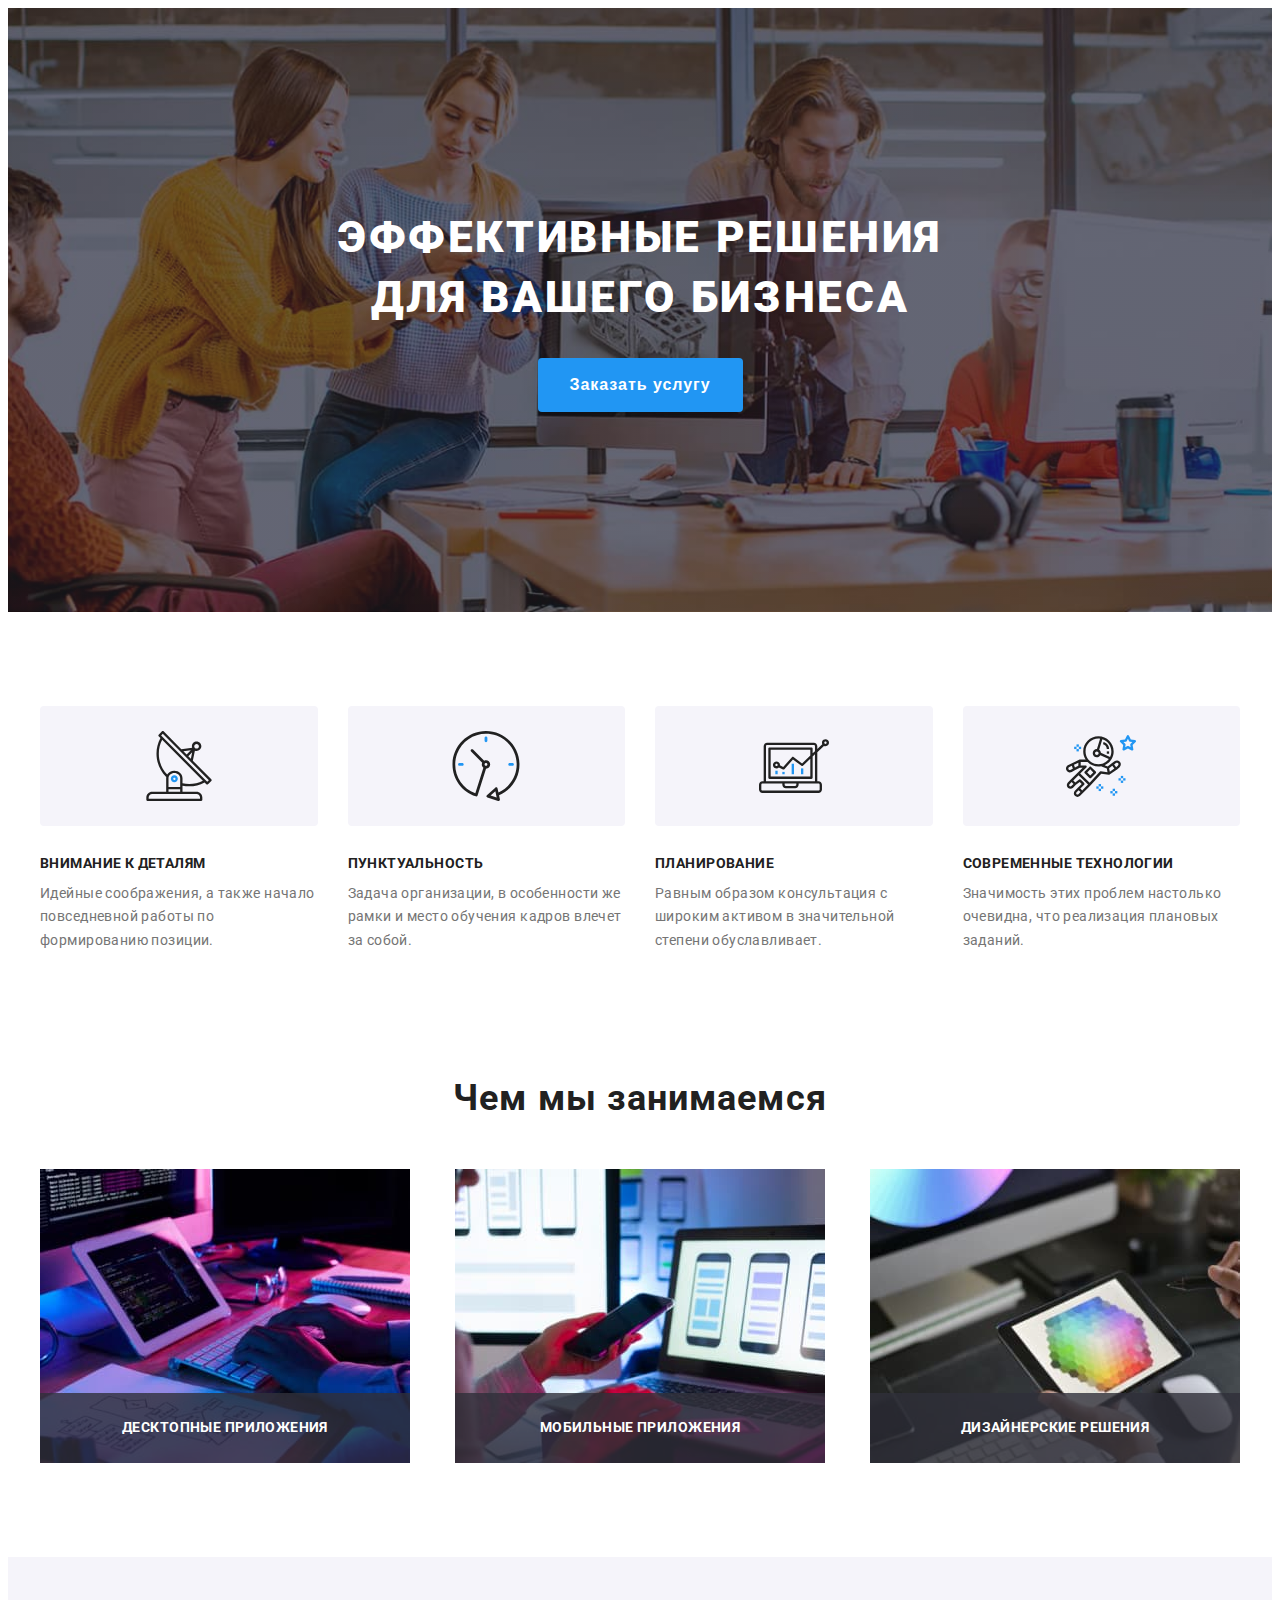
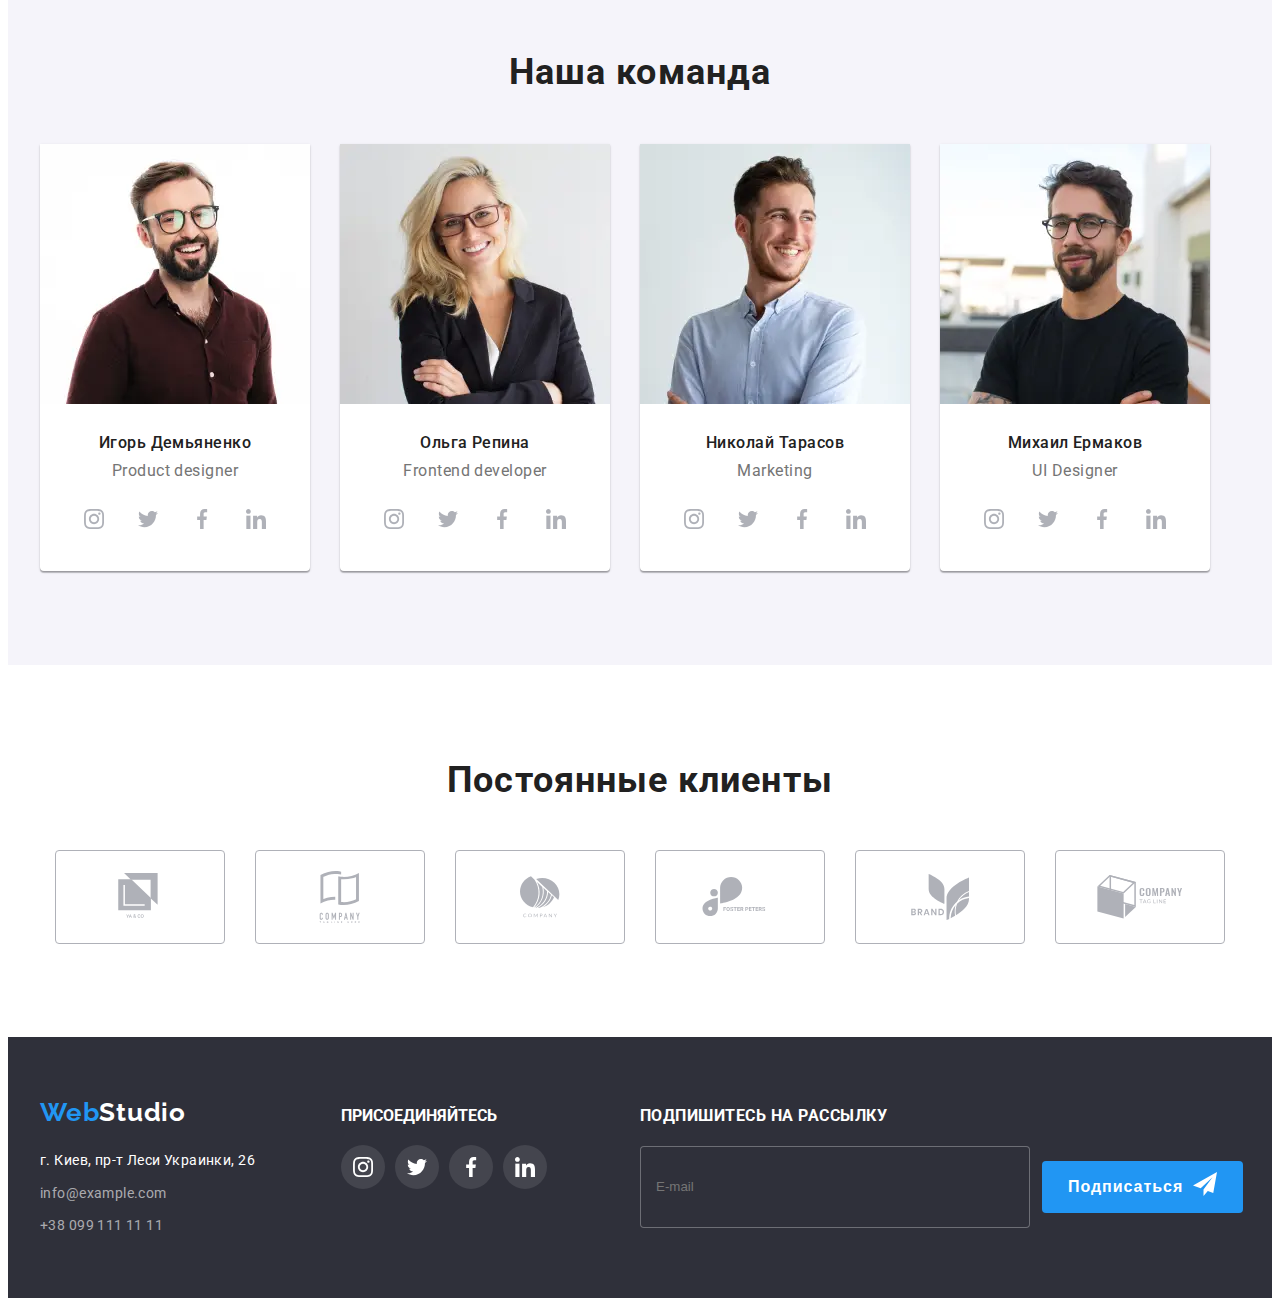
==== commit cf2060e0: "continue fixing" ====
--- a/index.html
+++ b/index.html
@@ -152,10 +152,18 @@
                 <ul class="team__list list">
                     
                     <li class="teammate">
-                        <img src="./images/team/Igor.jpg" alt="Игорь Демьяненко">
-                        <div class="thumb">
-                            
-                        </div>
+                        <picture>
+                            <source srcset="./images/desktop/team/Ihorwp.webp 1x, ./images/desktop/team/Ihor@2xwp.webp 2x" 
+                            media="(min-width: 1200px)" type="image/webp">
+                            <source srcset="./images/desktop/team/Ihor.jpg 1x, ./images/desktop/team/Ihor@2x.jpg 2x" 
+                            media="(min-width: 1200px)">
+                            <source srcset="./images/tablet/team/Ihor.jpg 1x, ./images/tablet/team/Ihor@2x.jpg 2x"
+                            media="(min-width: 768px)">
+                            <source srcset="./images/mobile/team/Ihor.jpg 1x, ./images/mobile/team/Ihor@2x.jpg 2x" 
+                            media="(min-width: 320px)">
+                            <img src="./images/mobile/team/Ihor.jpg" alt="Игорь Демьяненко">
+                        </picture>
+                        
                         <div class="teammate__info">
                             <h3 class="stuff-initials teammate__header">Игорь Демьяненко</h3>
                             <p lang="en" class="teammate__position">Product designer</p>
@@ -192,9 +200,16 @@
                         </div>
                     </li>
                     <li class="teammate">
-                        <div class="thumb">
-                            <img src="./images/team/Olya.jpg" alt="Ольга Репина">
-                        </div>                      
+                        <picture>
+                            <source srcset="./images/desktop/team/Olyawp.webp 1x, ./images/desktop/team/Olya@2xwp.webp 2x"
+                                media="(min-width: 1200px)" type="image/webp">
+                            <source srcset="./images/desktop/team/Olya.jpg 1x, ./images/desktop/team/Olya@2x.jpg 2x"
+                                media="(min-width: 1200px)">
+                            <source srcset="./images/tablet/team/Olya.jpg 1x, ./images/tablet/team/Olya@2x.jpg 2x" media="(min-width: 768px)">
+                            <source srcset="./images/mobile/team/Olya.jpg 1x, ./images/mobile/team/Olya@2x.jpg 2x" media="(min-width: 320px)">
+                            <img src="./images/mobile/team/Olya.jpg" alt="Ольга Репина">
+                        </picture>
+                                            
                         <div class="teammate__info">
                             <h3 class="stuff-initials teammate__header">Ольга Репина</h3>
                             <p lang="en" class="teammate__position">Frontend developer</p>
@@ -232,9 +247,16 @@
                         
                     </li>
                     <li class="teammate">
-                        <div class="thumb">
-                            <img src="./images/team/Kolya.jpg" alt="Николай Тарасов">
-                        </div>
+                        <picture>
+                            <source srcset="./images/desktop/team/Kolyawp.webp 1x, ./images/desktop/team/Kolya@2xwp.webp 2x"
+                                media="(min-width: 1200px)" type="image/webp">
+                            <source srcset="./images/desktop/team/Kolya.jpg 1x, ./images/desktop/team/Kolya@2x.jpg 2x"
+                                media="(min-width: 1200px)">
+                            <source srcset="./images/tablet/team/Kolya.jpg 1x, ./images/tablet/team/Kolya@2x.jpg 2x" media="(min-width: 768px)">
+                            <source srcset="./images/mobile/team/Kolya.jpg 1x, ./images/mobile/team/Kolya@2x.jpg 2x" media="(min-width: 320px)">
+                            <img src="./images/mobile/team/Kolya.jpg" alt="Николай Тарасов">
+                        </picture>
+                        
                         <div class="teammate__info">
                             <h3 class="stuff-initials teammate__header">Николай Тарасов</h3>
                             <p lang="en" class="teammate__position">Marketing</p>
@@ -273,9 +295,15 @@
                         
                     </li>
                     <li class="teammate">
-                        <div class="thumb">
-                            <img src="./images/team/Mike.jpg" alt="Михаил Ермаков">
-                        </div>                     
+                        <picture>
+                            <source srcset="./images/desktop/team/Mikewp.webp 1x, ./images/desktop/team/Mike@2xwp.webp 2x"
+                                media="(min-width: 1200px)" type="image/webp">
+                            <source srcset="./images/desktop/team/Mike.jpg 1x, ./images/desktop/team/Mike@2x.jpg 2x"
+                                media="(min-width: 1200px)">
+                            <source srcset="./images/tablet/team/Mike.jpg 1x, ./images/tablet/team/Mike@2x.jpg 2x" media="(min-width: 768px)">
+                            <source srcset="./images/mobile/team/Mike.jpg 1x, ./images/mobile/team/Mike@2x.jpg 2x" media="(min-width: 320px)">
+                            <img src="./images/mobile/team/Mike.jpg" alt="Михаил Ермаков">
+                        </picture>
                         <div class="teammate__info">
                             <h3 class="stuff-initials teammate__header">Михаил Ермаков</h3>
                             <p lang="en" class="teammate__position">UI Designer</p>
@@ -317,7 +345,7 @@
             
         </section>
         <!--постоянные клиенты-->
-        <!-- <section class="padding-section">
+        <section class="padding-section">
 
             <div class="container">
                 <h2 class="section-header">Постоянные клиенты</h2>
@@ -367,19 +395,18 @@
                     </li>
                 </ul>
             </div>
-        </section> -->
+        </section>
     </main>
 
     <!--footer-->
-    <!-- <footer class="dark-background-container footer-container">
+    <footer class="dark-background-container footer-container">
 
         <div class="footer-flex container">
             <div class="footer-flex__placing ">
-                <address>
-                    <div class="footer__logo">
-                        <a class="logo link" href="/"><span class="logo-web">Web</span><span class="logo-studio-dark">Studio</span></a>
-                    </div>
-                
+                <div class="footer__logo">
+                    <a class="logo link" href="/"><span class="logo-web">Web</span><span class="logo-studio-dark">Studio</span></a>
+                </div>
+                <address class="address">
                     <ul class="address list">
                         <li>
                             <a class="adress__location link" href="https://goo.gl/maps/zq5mr7NmoWSacKAB8">г. Киев, пр-т Леси
@@ -443,12 +470,10 @@
                             
                     </form>
             </div>
-                
-            
 
         </div>
 
-    </footer> -->
+    </footer>
 
     <div class="backdrop is is-hidden" data-modal>
         <div class="modal">
--- a/css/main.min.css
+++ b/css/main.min.css
@@ -1,2 +1,2 @@
-.hero__btn,.modal-form-btn{display:flex;align-items:center;text-align:center;min-width:200px;background:#2196f3;border-radius:4px;border:none;outline:none;cursor:pointer;transition:background-color 250ms var(--timing-function)}:root{--main-font: "Roboto", sans-serif;--secondary-font: "Raleway", sans-serif;--background-dark: #2f303a;--background-grey: #f5f4fa;--btn-color-white: #ffffff;--accent-color-primary: #2196f3;--section-header-color: #212121;--section-padding-desktop: 94px 0;--section-padding-mob-tab: 60px 0;--timing-function: cubic-bezier(0.4, 0, 0.2, 1)}.visually-hidden{position:absolute !important;clip:rect(1px 1px 1px 1px);clip:rect(1px, 1px, 1px, 1px);padding:0 !important;border:0 !important;height:1px !important;width:1px !important;overflow:hidden}body{font-family:var(--main-font)}h1,h2,h3,h4,h5,h6,p{margin:0}ul,ol{margin:0;padding:0}img{display:block;min-width:100%;width:100%}.list{list-style:none}.link{text-decoration:none}.address{font-style:normal}.padding-section{padding:var(--section-padding-mob-tab)}@media screen and (min-width: 1200px){.padding-section{padding:var(--section-padding-desktop)}}.container{width:100%;padding-left:15px;padding-right:15px;margin:0 auto}@media screen and (min-width: 480px){.container{width:480px}}@media screen and (min-width: 768px){.container{width:768px}}@media screen and (min-width: 1200px){.container{width:1200px}}.active,menu__link:hover{color:var(--accent-color-primary)}.header{padding-top:24px;padding-bottom:24px;border-bottom:1px solid #ececec}.header-section{display:flex;align-items:center}.logo{margin-right:93px}.logo-web{font-family:var(--secondary-font);font-style:normal;font-weight:700;font-size:26px;line-height:1.2;letter-spacing:0.03em;color:#2196f3}.logo-light{font-family:var(--secondary-font);font-style:normal;font-weight:700;font-size:26px;line-height:1.2;letter-spacing:0.03em;color:#000000}.logo-studio-dark{font-family:var(--secondary-font);font-style:normal;font-weight:700;font-size:26px;line-height:1.2;letter-spacing:0.03em;color:#ffffff}.navigation{display:flex;align-items:center}.menu{display:flex;align-items:center}.menu>li:not(:last-child){margin-right:50px}.menu__link{position:relative;font-family:var(--main-font);font-style:normal;font-weight:500;font-size:14px;line-height:1.14;letter-spacing:0.02em;color:#212121;padding:32px 0;transition:color 250ms var(--timing-function)}.menu__link:hover,.menu__link:focus{color:var(--accent-color-primary)}.menu__link.active::after{content:"";position:absolute;width:100%;height:4px;background-color:#2196f3;left:0;bottom:0;border-radius:2px}.contacts-list{display:flex;margin-left:auto}.contacts-list>li:not(:last-child){margin-right:50px}.contacts-list__link{font-family:var(--main-font);font-style:normal;font-weight:500;font-size:14px;line-height:1.14;letter-spacing:0.02em;color:#757575;transition:color 250ms var(--timing-function)}.contacts-list__link:hover,.contacts-list__link:focus{color:var(--accent-color-primary)}.contacts-list__icon{width:16px;height:12px;margin-right:10px;fill:#757575}.contacts-list__link:hover .contacts-list__icon,.contacts-list__link:focus .contacts-list__icon{fill:var(--accent-color-primary)}.hero{padding-top:118px;padding-bottom:118px;margin-left:auto;margin-right:auto;background-color:#c4c4c4;background-image:linear-gradient(rgba(47,48,58,0.4), rgba(47,48,58,0.4)),url(../images/bg-hero/hero-bg-img.jpg);background-size:cover;background-position:center;background-repeat:no-repeat}@media screen and (min-width: 1200px){.hero{padding-top:200px;padding-bottom:200px}}.hero__title{font-family:var(--main-font);font-size:26px;line-height:1.62;max-width:360px;font-weight:900;text-align:center;letter-spacing:0.06em;text-transform:uppercase;color:#ffffff;margin:0 auto 30px}@media screen and (min-width: 1200px){.hero__title{max-width:696px;font-size:44px;line-height:1.36}}.hero__btn{padding:12px 32px;margin:0 auto;min-width:200px;box-shadow:0px 4px 4px rgba(0,0,0,0.15)}.hero__btn:active{background-color:#188ce8;border:none}.active{color:#2196f3}.hero__text{font-family:inherit;font-weight:700;font-size:16px;line-height:1.87;align-items:center;text-align:center;letter-spacing:0.06em;color:#ffffff}.section-header{font-family:var(--main-font);font-weight:700;font-size:28px;line-height:1.17;text-align:center;letter-spacing:0.03em;color:var(--section-header-color);margin-bottom:30px}@media screen and (min-width: 1200px){.section-header{font-size:36px;margin-bottom:50px}}@media screen and (min-width: 768px){.advantages-list{display:flex;flex-wrap:wrap;margin-left:-30px;margin-top:-30px}}.advantages-list__item{width:100%;text-align:left}.advantages-list__item:not(:last-child){margin-bottom:30px}@media screen and (min-width: 768px) and (max-width: 1199px){.advantages-list__item{width:354px;margin-left:30px;margin-top:30px}.advantages-list__item:not(:last-child){margin-bottom:unset}}@media screen and (min-width: 1200px){.advantages-list__item{width:270px;flex-basis:calc(100%-90 / 4 -30);width:calc((100% - 120px) / 4);margin-top:30px;margin-left:30px}}.advantages-list__container{display:flex;justify-content:center;align-items:center;width:100%;height:120px;background-color:#f5f4fa;border-radius:4px;margin-bottom:30px}.advantages-list__icon{width:70px;height:70px}.advantages-list__header{font-family:var(--main-font);font-style:normal;font-weight:700;font-size:14px;line-height:1.14;letter-spacing:0.03em;text-transform:uppercase;color:var(--section-header-color);margin-bottom:10px;text-align:center}@media screen and (min-width: 768px){.advantages-list__header{text-align:left}}.advantages-list__text{font-family:var(--main-font);font-style:normal;font-weight:400;font-size:14px;line-height:1.71;letter-spacing:0.03em;color:#757575}.services{padding-bottom:94px;display:none}@media screen and (min-width: 1200px){.services{display:block}}.services__list{display:flex;justify-content:space-between}.services__list>li:not(:last-child){margin-right:30px}.services__item{position:relative}.services__overlay{position:absolute;left:0;bottom:0;width:370px;height:70px;background-color:rgba(47,48,58,0.8);display:flex;justify-content:center;align-items:center}.services__text{font-family:var(--main-font);font-weight:700;font-size:14px;line-height:1.14;text-align:center;letter-spacing:0.03em;text-transform:uppercase;color:#ffffff}.team{background-color:var(--background-grey)}@media screen and (min-width: 768px){.team__list{display:flex;flex-wrap:wrap;margin-left:-30px;margin-top:-30px}}.teammate{max-width:450px;max-height:622px;background:#ffffff;box-shadow:0px 1px 3px rgba(0,0,0,0.12),0px 1px 1px rgba(0,0,0,0.14),0px 2px 1px rgba(0,0,0,0.2);border-radius:0px 0px 4px 4px}@media screen and (max-width: 767px){.teammate:not(:last-child){margin-bottom:30px}}@media screen and (min-width: 768px){.teammate{width:354px;margin-left:30px;margin-top:30px}.teammate:not(:last-child){margin-bottom:unset}}@media screen and (min-width: 1200px){.teammate{width:270px}.teammate:not(:last-child){margin-right:30px}}.thumb{max-width:100%}.teammate__info{padding:30px 0;text-align:center}.teammate__header{margin-bottom:10px}.stuff-initials{font-family:var(--main-font);font-style:normal;font-weight:500;font-size:16px;line-height:1.18;letter-spacing:0.03em;color:#212121}.teammate__position{font-family:var(--main-font);font-weight:400;font-size:16px;line-height:1.18;letter-spacing:0.03em;color:#757575;margin-bottom:16px}.team__container{margin-left:auto;margin-right:auto}.team-social-list{display:flex;align-items:center;justify-content:center}.team-social-list>li:not(:last-child){margin-right:10px}.team-social-list__link{display:flex;align-items:center;justify-content:center;height:44px;width:44px;border-radius:50%;transition:background-color 250ms var(--timing-function)}.team-social-list__link:hover,.team-social-list__link:focus{background-color:var(--accent-color-primary)}.team-social-list__link .team-social-list__icon{width:20px;height:20px;fill:#afb1b8}.team-social-list__link:hover .team-social-list__icon,.team-social-list__link:focus .team-social-list__icon{fill:white}.clients-list{display:flex;align-items:center;justify-content:center}.clients-list__link{display:flex;align-items:center;justify-content:center;width:170px;height:90px;border:1px solid #afb1b8;border-radius:4px;cursor:pointer;transition:border-color 250ms var(--timing-function)}.clients-list__link:hover,.clients-list__link:focus{border-color:var(--accent-color-primary)}.clients-list__item{display:flex;align-items:center;justify-content:center}.clients-list__item:not(:last-child){margin-right:30px}.clients-list__icon{display:block;align-items:center;justify-content:center;fill:#afb1b8;transition:fill 250ms var(--timing-function)}.clients-list__link:hover .clients-list__icon,.clients-list__link:focus .clients-list__icon{fill:var(--accent-color-primary)}.dark-background-container{background-color:var(--background-dark)}.footer-container{padding-top:60px;padding-bottom:60px}.footer-flex__placing{text-align:left;display:block}.footer-flex__placing:nth-child(1){min-width:231px;margin-right:70px}.footer-flex__placing:nth-child(2){min-width:206px;margin-right:93px}.footer-flex{display:flex;align-items:baseline}.footer__logo{margin-bottom:20px}.address>li:not(:last-child){margin-bottom:9px}.adress__location{font-family:var(--main-font);font-weight:400;font-size:14px;line-height:1.71;letter-spacing:0.03em;color:#ffffff;transition:color 250ms var(--timing-function)}.adress__location:focus,.adress__location:hover{color:var(--accent-color-primary)}.adress__link{font-family:var(--main-font);font-weight:400;font-size:14px;line-height:1.71;letter-spacing:0.03em;color:rgba(255,255,255,0.6);transition:color 250ms var(--timing-function)}.adress__link:hover,.adress__link:focus{color:#2196f3}.footer-social-title{color:#ffffff;font-weight:bold;text-transform:uppercase;margin-bottom:20px}.social-list{display:flex;align-items:center}.social-list__item:not(:last-child){margin-right:10px}.social-list__link{display:flex;justify-content:center;align-items:center;width:44px;height:44px;border-radius:50%;background-color:rgba(255,255,255,0.1);transition:background-color 250ms var(--timing-function)}.social-list__link:hover,.social-list__link:focus{background-color:var(--accent-color-primary)}.team-social-list__icon{width:20px;height:20px;align-items:center;justify-content:center;fill:#ffffff;transition:fill 250ms var(--timing-function)}.sign-up{display:flex;flex-direction:column}.sign-up__text{font-weight:700;line-height:1.14;color:var(--btn-color-white);letter-spacing:0.03em;text-transform:uppercase;text-align:left;margin-bottom:20px}.sign-up-form{display:flex}.sign-up-form__input{margin-right:12px;width:358px;height:50px;padding:15px;background-color:#2f303a;outline:none;border:1px solid rgba(255,255,255,0.3);color:#ffffff;border-radius:4px}.sign-up-form__btn{display:inline-flex;border-radius:4px;border:1px solid transparent;padding:10px 25px;min-width:200px;font-weight:700;font-size:16px;line-height:1.87;letter-spacing:0.06em;background:var(--accent-color-primary);color:var(--btn-color-white);cursor:pointer;transition:background-color 250ms var(--timing-function)}.sign-up-form__btn:hover,.sign-up-form__btn:focus{background-color:#188ce8}.sign-up-form__btn-icon{display:inline-flex;align-items:baseline;justify-content:center;margin-left:10px}.backdrop{position:fixed;top:0;left:0;width:100vw;height:100vh;background-color:rgba(0,0,0,0.2);transition:all 250ms var(--timing-function)}.modal{position:absolute;top:50%;left:50%;transform:translate(-50%, -50%);width:528px;height:581px;background-color:#ffffff;padding:40px}.modal-close-btn{position:absolute;top:8px;right:8px;width:30px;height:30px;border-radius:50%;background-color:transparent;border:1px solid rgba(0,0,0,0.1);cursor:pointer;outline:none;transition:fill 250ms var(--timing-function)}.modal-close-btn:hover,.modal-close-btn:focus{fill:var(--accent-color-primary)}.close-btn-icon{width:11px;height:11px}.is-hidden{opacity:0;visibility:hidden;pointer-events:none}.modal-form-text{display:block;text-align:center;font-weight:700;font-size:20px;line-height:1.15;letter-spacing:0.03em;color:#212121;margin-bottom:12px}.modal-form{display:flex;flex-direction:column;box-sizing:border-box}.modal-form-input{width:100%;height:40px;border:1px solid rgba(33,33,33,0.2);border-radius:4px;padding-left:42px;transition:border-color 250ms var(--timing-function)}.modal-form-input:focus{outline:none;border-color:var(--accent-color-primary)}.modal-form-input:focus+.modal-form-icon{fill:var(--accent-color-primary)}.modal-form-field{font-size:12px;line-height:1.16;letter-spacing:0.01em;color:#757575}.modal-form-input-wrapper{display:block;position:relative;margin-top:4px;margin-bottom:10px}.modal-form-icon{position:absolute;top:50%;left:12px;transform:translateY(-50%);display:block;width:18px;height:18px}.email-icon{background:Solid #212121}.modal-form-comment{width:100%;height:120px;padding:12px 16px;border:1px solid rgba(33,33,33,0.2);border-radius:4px;resize:none;font-family:var(--main-font);font-size:12px;line-height:1.16;letter-spacing:0.01em;color:#757575;transition:border-color 250ms var(--timing-function)}.modal-form-comment::placeholder{color:rgba(117,117,117,0.5)}.modal-form-comment:focus{outline:none;border-color:var(--accent-color-primary)}.modal-form-check-about{display:flex;justify-content:center;align-items:center;font-family:var(--main-font);font-size:14px;line-height:1.71;letter-spacing:0.03em;color:#757575;margin-top:10px;margin-bottom:30px}.modal-form-check-about::before{display:block;content:"";width:15px;height:15px;border:2px solid #000000;border-radius:2px;cursor:pointer;margin-right:8px}.modal-form-term:checked+.modal-form-check-about::before{background-color:var(--accent-color-primary);border-color:var(--accent-color-primary);background-image:url(../images/icon-check.svg);background-position:center;background-origin:border-box;background-size:contain}.modal-form-term:focus+.modal-form-check-about::before{outline:2px solid var(--accent-color-primary)}.checkbox-term-contract{color:var(--accent-color-primary)}.modal-form-btn{font-weight:700;font-size:16px;font-family:inherit;line-height:1.87;letter-spacing:0.06em;align-self:center;padding:10px 55px;color:var(--btn-color-white);box-shadow:0px 4px 4px rgba(0,0,0,0.15)}.modal-form-btn:active{background-color:#188ce8;border:none}
+.hero__btn,.modal-form-btn{display:flex;align-items:center;text-align:center;min-width:200px;background:#2196f3;border-radius:4px;border:none;outline:none;cursor:pointer;transition:background-color 250ms var(--timing-function)}:root{--main-font: "Roboto", sans-serif;--secondary-font: "Raleway", sans-serif;--background-dark: #2f303a;--background-grey: #f5f4fa;--btn-color-white: #ffffff;--accent-color-primary: #2196f3;--section-header-color: #212121;--section-padding-desktop: 94px 0;--section-padding-mob-tab: 60px 0;--timing-function: cubic-bezier(0.4, 0, 0.2, 1)}.visually-hidden{position:absolute !important;clip:rect(1px 1px 1px 1px);clip:rect(1px, 1px, 1px, 1px);padding:0 !important;border:0 !important;height:1px !important;width:1px !important;overflow:hidden}body{font-family:var(--main-font)}h1,h2,h3,h4,h5,h6,p{margin:0}ul,ol{margin:0;padding:0}img{display:block;width:100%;height:auto}.list{list-style:none}.link{text-decoration:none}.address{font-style:normal}.padding-section{padding:var(--section-padding-mob-tab)}@media screen and (min-width: 1200px){.padding-section{padding:var(--section-padding-desktop)}}.container{width:100%;padding-left:15px;padding-right:15px}@media screen and (min-width: 480px){.container{width:480px;margin:0 auto}}@media screen and (min-width: 768px){.container{width:768px}}@media screen and (min-width: 1200px){.container{width:1200px}}.active,menu__link:hover{color:var(--accent-color-primary)}.header{padding-top:24px;padding-bottom:24px;border-bottom:1px solid #ececec}.header-section{display:flex;align-items:center}header .logo{margin-right:93px}.logo-web{font-family:var(--secondary-font);font-style:normal;font-weight:700;font-size:26px;line-height:1.2;letter-spacing:0.03em;color:#2196f3}.logo-light{font-family:var(--secondary-font);font-style:normal;font-weight:700;font-size:26px;line-height:1.2;letter-spacing:0.03em;color:#000000}.logo-studio-dark{font-family:var(--secondary-font);font-style:normal;font-weight:700;font-size:26px;line-height:1.2;letter-spacing:0.03em;color:#ffffff}.navigation{display:flex;align-items:center}.menu{display:flex;align-items:center}.menu>li:not(:last-child){margin-right:50px}.menu__link{position:relative;font-family:var(--main-font);font-style:normal;font-weight:500;font-size:14px;line-height:1.14;letter-spacing:0.02em;color:#212121;padding:32px 0;transition:color 250ms var(--timing-function)}.menu__link:hover,.menu__link:focus{color:var(--accent-color-primary)}.menu__link.active::after{content:"";position:absolute;width:100%;height:4px;background-color:#2196f3;left:0;bottom:0;border-radius:2px}.contacts-list{display:flex;margin-left:auto}.contacts-list>li:not(:last-child){margin-right:50px}.contacts-list__link{font-family:var(--main-font);font-style:normal;font-weight:500;font-size:14px;line-height:1.14;letter-spacing:0.02em;color:#757575;transition:color 250ms var(--timing-function)}.contacts-list__link:hover,.contacts-list__link:focus{color:var(--accent-color-primary)}.contacts-list__icon{width:16px;height:12px;margin-right:10px;fill:#757575}.contacts-list__link:hover .contacts-list__icon,.contacts-list__link:focus .contacts-list__icon{fill:var(--accent-color-primary)}.hero{padding-top:118px;padding-bottom:118px;margin-left:auto;margin-right:auto;background-color:#c4c4c4;background-image:linear-gradient(rgba(47,48,58,0.4), rgba(47,48,58,0.4)),url(../images/bg-hero/hero-bg-img.jpg);background-size:cover;background-position:center;background-repeat:no-repeat}@media screen and (min-width: 1200px){.hero{padding-top:200px;padding-bottom:200px}}.hero__title{font-family:var(--main-font);font-size:26px;line-height:1.62;max-width:360px;font-weight:900;text-align:center;letter-spacing:0.06em;text-transform:uppercase;color:#ffffff;margin:0 auto 30px}@media screen and (min-width: 1200px){.hero__title{max-width:696px;font-size:44px;line-height:1.36}}.hero__btn{padding:12px 32px;margin:0 auto;min-width:200px;box-shadow:0px 4px 4px rgba(0,0,0,0.15)}.hero__btn:active{background-color:#188ce8;border:none}.active{color:#2196f3}.hero__text{font-family:inherit;font-weight:700;font-size:16px;line-height:1.87;align-items:center;text-align:center;letter-spacing:0.06em;color:#ffffff}.section-header{font-family:var(--main-font);font-weight:700;font-size:28px;line-height:1.17;text-align:center;letter-spacing:0.03em;color:var(--section-header-color);margin-bottom:30px}@media screen and (min-width: 1200px){.section-header{font-size:36px;margin-bottom:50px}}@media screen and (min-width: 768px){.advantages-list{display:flex;flex-wrap:wrap;margin-left:-30px;margin-top:-30px}}.advantages-list__item{width:100%;text-align:left}.advantages-list__item:not(:last-child){margin-bottom:30px}@media screen and (min-width: 768px) and (max-width: 1199px){.advantages-list__item{width:354px;margin-left:30px;margin-top:30px}.advantages-list__item:not(:last-child){margin-bottom:unset}}@media screen and (min-width: 1200px){.advantages-list__item{width:270px;flex-basis:calc(100%-90 / 4 -30);width:calc((100% - 120px) / 4);margin-top:30px;margin-left:30px}}.advantages-list__container{display:flex;justify-content:center;align-items:center;width:100%;height:120px;background-color:#f5f4fa;border-radius:4px;margin-bottom:30px}.advantages-list__icon{width:70px;height:70px}.advantages-list__header{font-family:var(--main-font);font-style:normal;font-weight:700;font-size:14px;line-height:1.14;letter-spacing:0.03em;text-transform:uppercase;color:var(--section-header-color);margin-bottom:10px;text-align:center}@media screen and (min-width: 768px){.advantages-list__header{text-align:left}}.advantages-list__text{font-family:var(--main-font);font-style:normal;font-weight:400;font-size:14px;line-height:1.71;letter-spacing:0.03em;color:#757575}.services{padding-bottom:94px;display:none}@media screen and (min-width: 1200px){.services{display:block}}.services__list{display:flex;justify-content:space-between}.services__list>li:not(:last-child){margin-right:30px}.services__item{position:relative}.services__overlay{position:absolute;left:0;bottom:0;width:370px;height:70px;background-color:rgba(47,48,58,0.8);display:flex;justify-content:center;align-items:center}.services__text{font-family:var(--main-font);font-weight:700;font-size:14px;line-height:1.14;text-align:center;letter-spacing:0.03em;text-transform:uppercase;color:#ffffff}.team{background-color:var(--background-grey)}@media screen and (min-width: 768px){.team__list{display:flex;flex-wrap:wrap;margin-left:-30px;margin-top:-30px}}.teammate{max-width:450px;background:#ffffff;box-shadow:0px 1px 3px rgba(0,0,0,0.12),0px 1px 1px rgba(0,0,0,0.14),0px 2px 1px rgba(0,0,0,0.2);border-radius:0px 0px 4px 4px}@media screen and (max-width: 767px){.teammate:not(:last-child){margin-bottom:30px}}@media screen and (min-width: 768px){.teammate{width:354px;margin-left:30px;margin-top:30px}.teammate:not(:last-child){margin-bottom:unset}}@media screen and (min-width: 1200px){.teammate{width:270px}}.teammate__info{padding:30px 0;text-align:center}.teammate__header{margin-bottom:10px}.stuff-initials{font-family:var(--main-font);font-style:normal;font-weight:500;font-size:16px;line-height:1.18;letter-spacing:0.03em;color:#212121}.teammate__position{font-family:var(--main-font);font-weight:400;font-size:16px;line-height:1.18;letter-spacing:0.03em;color:#757575;margin-bottom:16px}.team__container{margin-left:auto;margin-right:auto}.team-social-list{display:flex;align-items:center;justify-content:center}.team-social-list>li:not(:last-child){margin-right:10px}.team-social-list__link{display:flex;align-items:center;justify-content:center;height:44px;width:44px;border-radius:50%;transition:background-color 250ms var(--timing-function)}.team-social-list__link:hover,.team-social-list__link:focus{background-color:var(--accent-color-primary)}.team-social-list__link .team-social-list__icon{width:20px;height:20px;fill:#afb1b8}.team-social-list__link:hover .team-social-list__icon,.team-social-list__link:focus .team-social-list__icon{fill:white}.clients-list{display:flex;flex-wrap:wrap;align-items:center;justify-content:center;margin-top:-30px;margin-left:-30px}.clients-list__item{display:flex;align-items:center;justify-content:center;max-width:210px;height:92px;flex-basis:calc((100% - 2 * 30px) / 2);margin-top:30px;margin-left:30px}@media screen and (min-width: 768px){.clients-list__item{flex-basis:calc((100% - 3 * 30px) / 3);max-width:226px}}@media screen and (min-width: 1200px){.clients-list__item{flex-basis:calc((100% - 6 * 30px) / 6);max-width:170px}}.clients-list__link{display:flex;align-items:center;justify-content:center;width:100%;height:100%;border:1px solid #afb1b8;border-radius:4px;cursor:pointer;transition:border-color 250ms var(--timing-function)}.clients-list__link:hover,.clients-list__link:focus{border-color:var(--accent-color-primary)}.clients-list__icon{display:block;align-items:center;justify-content:center;fill:#afb1b8;transition:fill 250ms var(--timing-function)}.clients-list__link:hover .clients-list__icon,.clients-list__link:focus .clients-list__icon{fill:var(--accent-color-primary)}.dark-background-container{background-color:var(--background-dark)}.footer-container{padding-top:60px;padding-bottom:60px}.footer-flex{display:flex;flex-direction:column;align-items:center}@media screen and (min-width: 768px){.footer-flex{flex-direction:row;flex-wrap:wrap;justify-content:space-around;align-items:baseline}}@media screen and (min-width: 1200px){.footer-flex{flex-wrap:nowrap;justify-content:space-between}}.footer-flex__placing{display:flex;flex-direction:column;align-items:center;margin-bottom:60px}@media screen and (min-width: 1200px){.footer-flex__placing{margin-bottom:unset;align-items:flex-start}.footer-flex__placing:nth-child(1){min-width:231px;margin-right:70px}.footer-flex__placing:nth-child(2){min-width:206px;margin-right:93px}}.address{display:flex;flex-direction:column;align-items:center}@media screen and (min-width: 1200px){.address{align-items:flex-start}}.footer__logo{display:flex;flex-direction:column;align-items:center;margin-bottom:20px}.address>li:not(:last-child){margin-bottom:9px}.adress__location{font-family:var(--main-font);font-weight:400;font-size:14px;line-height:1.71;letter-spacing:0.03em;color:#ffffff;transition:color 250ms var(--timing-function)}.adress__location:focus,.adress__location:hover{color:var(--accent-color-primary)}.adress__link{font-family:var(--main-font);font-weight:400;font-size:14px;line-height:1.71;letter-spacing:0.03em;color:rgba(255,255,255,0.6);transition:color 250ms var(--timing-function)}.adress__link:hover,.adress__link:focus{color:#2196f3}.footer-social-title{color:#ffffff;font-weight:bold;text-transform:uppercase;margin-bottom:20px}.social-list{display:flex;align-items:center}.social-list__item:not(:last-child){margin-right:10px}.social-list__link{display:flex;justify-content:center;align-items:center;width:44px;height:44px;border-radius:50%;background-color:rgba(255,255,255,0.1);transition:background-color 250ms var(--timing-function)}.social-list__link:hover,.social-list__link:focus{background-color:var(--accent-color-primary)}.team-social-list__icon{width:20px;height:20px;align-items:center;justify-content:center;fill:#ffffff;transition:fill 250ms var(--timing-function)}.sign-up{display:flex;flex-direction:column;align-items:center;text-align:center;width:100%}@media screen and (min-width: 1200px){.sign-up{width:unset;align-items:flex-start}}.sign-up__text{font-weight:700;line-height:1.14;color:var(--btn-color-white);letter-spacing:0.03em;text-transform:uppercase;text-align:left;margin-bottom:20px}.sign-up-form{display:flex;flex-direction:column;align-items:center;width:100%}@media screen and (min-width: 1200px){.sign-up-form{flex-direction:row}}.sign-up-form__input{width:100%;height:50px;padding:15px;background-color:#2f303a;outline:none;border:1px solid rgba(255,255,255,0.3);color:#ffffff;border-radius:4px;margin-bottom:20px}@media screen and (min-width: 768px){.sign-up-form__input{width:450px}}@media screen and (min-width: 1200px){.sign-up-form__input{width:358px;margin-bottom:unset;margin-right:12px}}.sign-up-form__btn{display:inline-flex;border-radius:4px;border:1px solid transparent;padding:10px 25px;min-width:200px;font-weight:700;font-size:16px;line-height:1.87;letter-spacing:0.06em;background:var(--accent-color-primary);color:var(--btn-color-white);cursor:pointer;transition:background-color 250ms var(--timing-function)}.sign-up-form__btn:hover,.sign-up-form__btn:focus{background-color:#188ce8}.sign-up-form__btn-icon{display:inline-flex;align-items:baseline;justify-content:center;margin-left:10px}.backdrop{position:fixed;top:0;left:0;width:100vw;height:100vh;background-color:rgba(0,0,0,0.2);transition:all 250ms var(--timing-function)}.modal{position:absolute;top:50%;left:50%;transform:translate(-50%, -50%);width:450px;height:609px;background-color:#ffffff;padding:40px}@media screen and (min-width: 1200px){.modal{width:528px;height:581px}}.modal-close-btn{position:absolute;top:8px;right:8px;width:30px;height:30px;border-radius:50%;background-color:transparent;border:1px solid rgba(0,0,0,0.1);cursor:pointer;outline:none;transition:fill 250ms var(--timing-function)}.modal-close-btn:hover,.modal-close-btn:focus{fill:var(--accent-color-primary)}.close-btn-icon{width:11px;height:11px}.is-hidden{opacity:0;visibility:hidden;pointer-events:none}.modal-form-text{display:block;text-align:center;font-weight:700;font-size:20px;line-height:1.5;letter-spacing:0.03em;color:#212121;margin-bottom:12px}@media screen and (min-width: 1200px){.modal-form-text{line-height:1.15}}.modal-form{display:flex;flex-direction:column;box-sizing:border-box}.modal-form-input{display:block;width:100%;height:40px;border:1px solid rgba(33,33,33,0.2);border-radius:4px;padding-left:42px;transition:border-color 250ms var(--timing-function)}.modal-form-input:focus{outline:none;border-color:var(--accent-color-primary)}.modal-form-input:focus+.modal-form-icon{fill:var(--accent-color-primary)}.modal-form-field{font-size:12px;line-height:1.16;letter-spacing:0.01em;color:#757575}.modal-form-input-wrapper{display:block;position:relative;margin-top:4px;margin-bottom:10px}.modal-form-icon{position:absolute;top:50%;left:12px;transform:translateY(-50%);display:block;width:18px;height:18px}.email-icon{background:Solid #212121}.modal-form-comment{width:100%;height:120px;padding:12px 16px;border:1px solid rgba(33,33,33,0.2);border-radius:4px;resize:none;font-family:var(--main-font);font-size:12px;line-height:1.16;letter-spacing:0.01em;color:#757575;transition:border-color 250ms var(--timing-function)}.modal-form-comment::placeholder{color:rgba(117,117,117,0.5)}.modal-form-comment:focus{outline:none;border-color:var(--accent-color-primary)}.modal-form-check-about{display:flex;justify-content:center;align-items:center;font-family:var(--main-font);font-size:12px;line-height:1.17;letter-spacing:0.03em;color:#757575;margin-top:10px;margin-bottom:30px}@media screen and (min-width: 1200px){.modal-form-check-about{font-size:14px;line-height:1.71}}.modal-form-check-about::before{display:block;content:"";width:15px;height:15px;border:2px solid #000000;border-radius:2px;cursor:pointer;margin-right:8px}.modal-form-term:checked+.modal-form-check-about::before{background-color:var(--accent-color-primary);border-color:var(--accent-color-primary);background-image:url(../images/icon-check.svg);background-position:center;background-origin:border-box;background-size:contain}.modal-form-term:focus+.modal-form-check-about::before{outline:2px solid var(--accent-color-primary)}.checkbox-term-contract{color:var(--accent-color-primary)}.modal-form-btn{font-weight:700;font-size:16px;font-family:inherit;line-height:1.87;letter-spacing:0.06em;align-self:center;padding:10px 55px;color:var(--btn-color-white);box-shadow:0px 4px 4px rgba(0,0,0,0.15)}.modal-form-btn:active{background-color:#188ce8;border:none}
 /*# sourceMappingURL=main.min.css.map */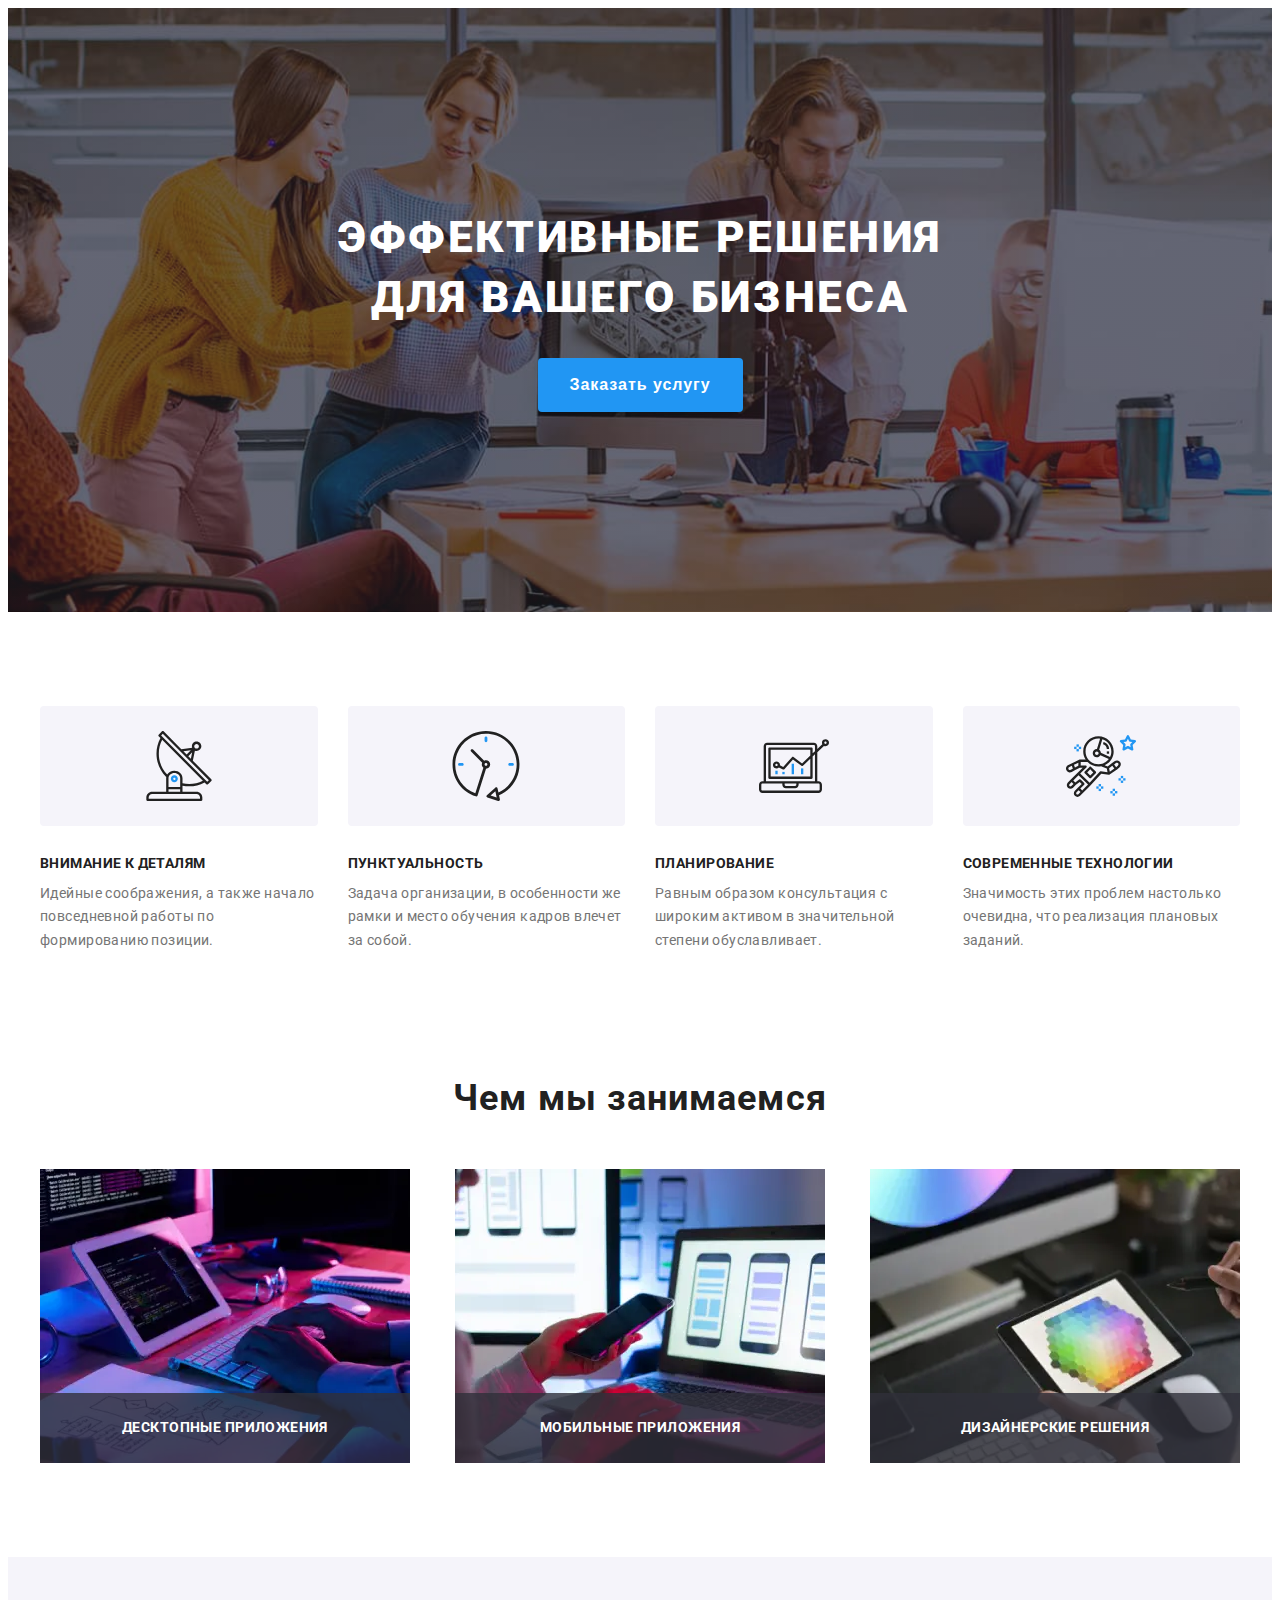
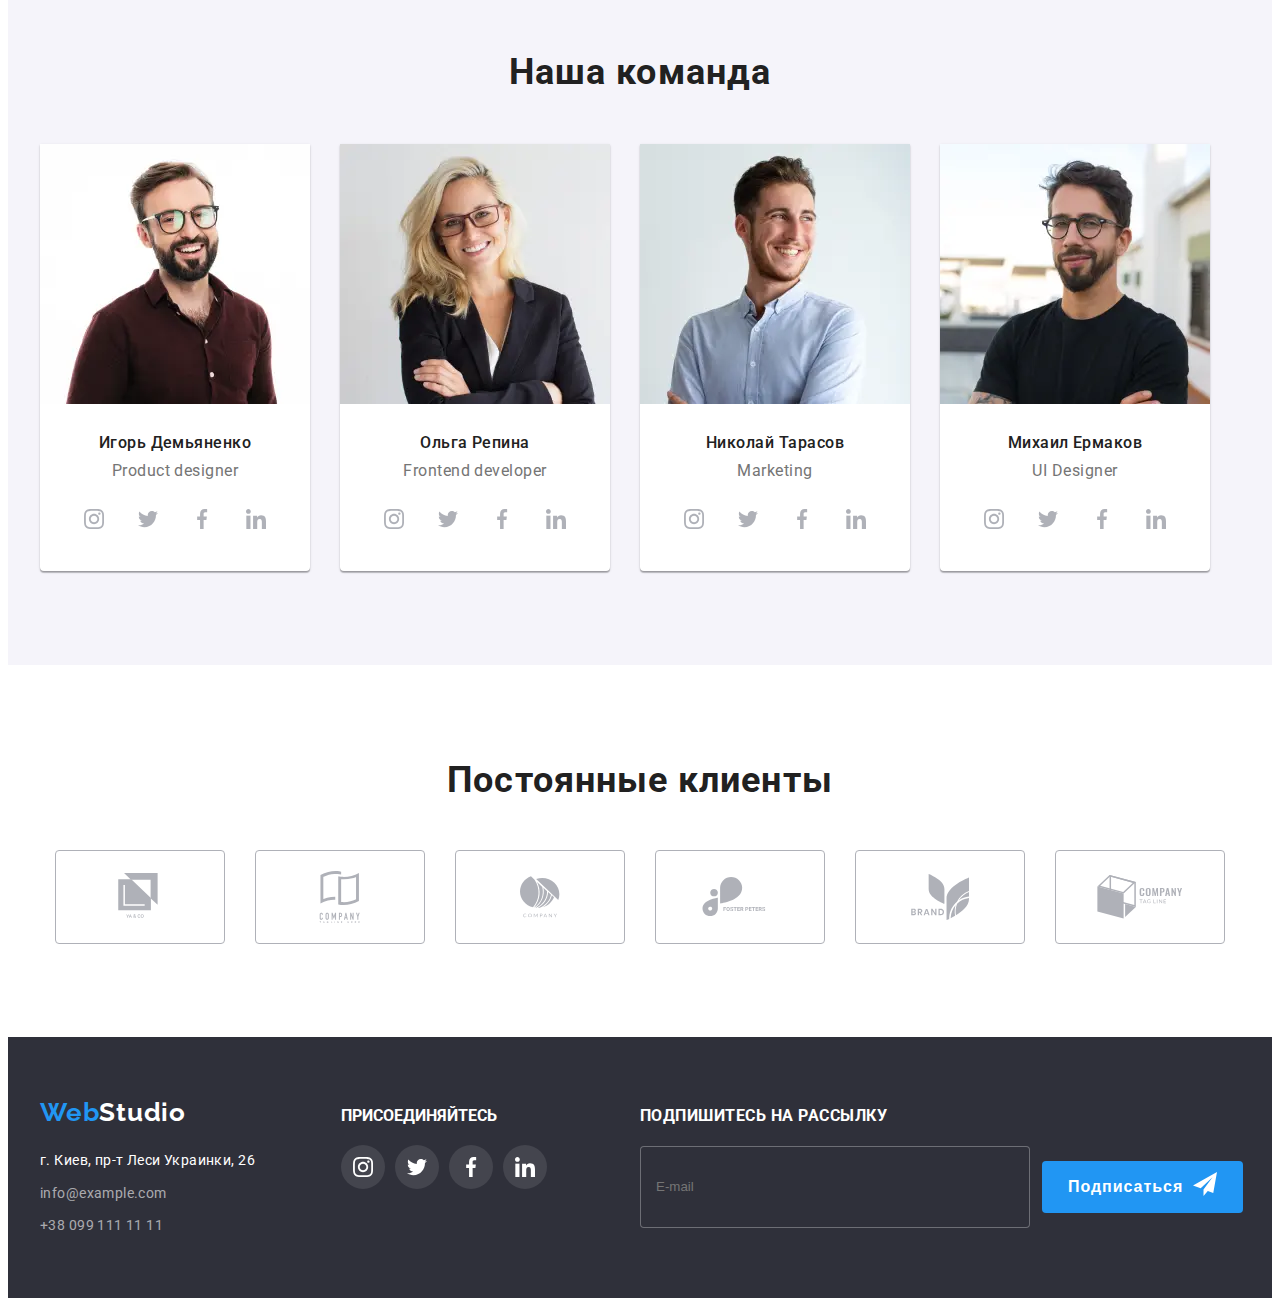
==== commit 2f69d3b0: "new images connected" ====
--- a/index.html
+++ b/index.html
@@ -123,19 +123,39 @@
                 <h2 class="section-header">Чем мы занимаемся</h2>
                 <ul class="services__list list">
                     <li class="services__item">
-                        <img src="./images/services/box-1.jpg" alt="Верстка страниц">
+                        <picture>
+                            <source srcset="./images/desktop/services/desktopwp.webp 1x, ./images/desktop/services/desktop@2xwp.webp 2x"
+                            media="(min-width: 1200px)" type="image/webp">
+                            <source srcset="./images/desktop/services/desktop.jpg 1x, ./images/desktop/services/desktop@2x.jpg 2x"
+                            media="(min-width: 1200px)">
+                            <img src="./images/desktop/services/desktop.jpg" alt="Верстка страниц">
+                        </picture>
                         <div class="services__overlay">
                             <p class="services__text">десктопные приложения</p>
                         </div>
                     </li>
                     <li class="services__item">
-                        <img src="./images/services/box-2.jpg" alt="Адаптация страниц под разные устройства" width="370" height="294">
+                        <picture>
+                            <source srcset="./images/desktop/services/mobilewp.webp 1x, ./images/desktop/services/mobile@2xwp.webp 2x"
+                                media="(min-width: 1200px)" type="image/webp">
+                            <source srcset="./images/desktop/services/mobile.jpg 1x, ./images/desktop/services/mobile@2x.jpg 2x"
+                                media="(min-width: 1200px)">
+                            <img src="./images/desktop/services/mobile.jpg" alt="Адаптация страниц под разные устройства">
+                        </picture>
+                        
                         <div class="services__overlay">
                             <p class="services__text">мобильные приложения</p>
                         </div>
                     </li>
                     <li class="services__item">
-                        <img src="./images/services/box-3.jpg" alt="Улучшение опыта использования сайта при помощи стилей" width="370" height="294">
+                        <picture>
+                            <source srcset="./images/desktop/services/designwp.webp 1x, ./images/desktop/services/design@2xwp.webp 2x"
+                                media="(min-width: 1200px)" type="image/webp">
+                            <source srcset="./images/desktop/services/design.jpg 1x, ./images/desktop/services/design@2x.jpg 2x"
+                                media="(min-width: 1200px)">
+                            <img src="./images/desktop/services/design.jpg" alt="Улучшение опыта использования сайта при помощи стилей">
+                        </picture>
+                        
                         <div class="services__overlay">
                             <p class="services__text">дизайнерские решения</p>
                         </div>
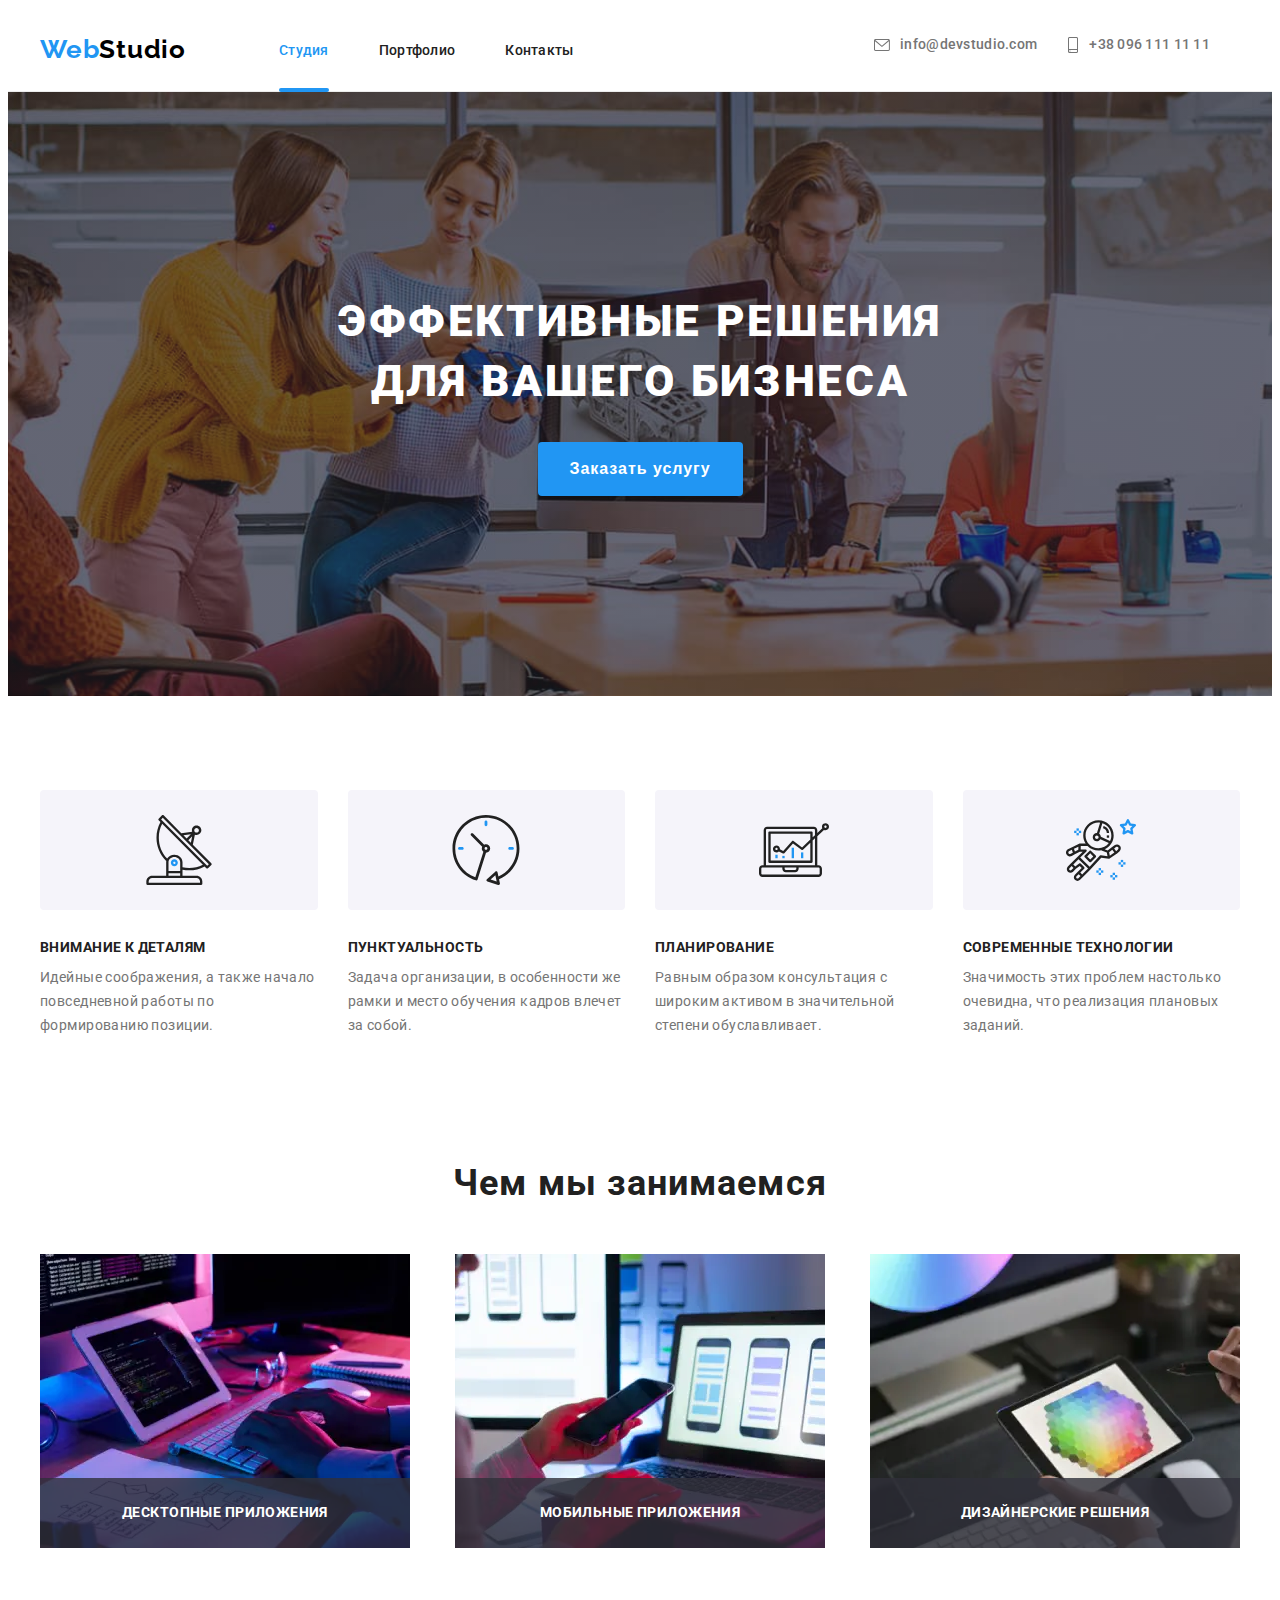
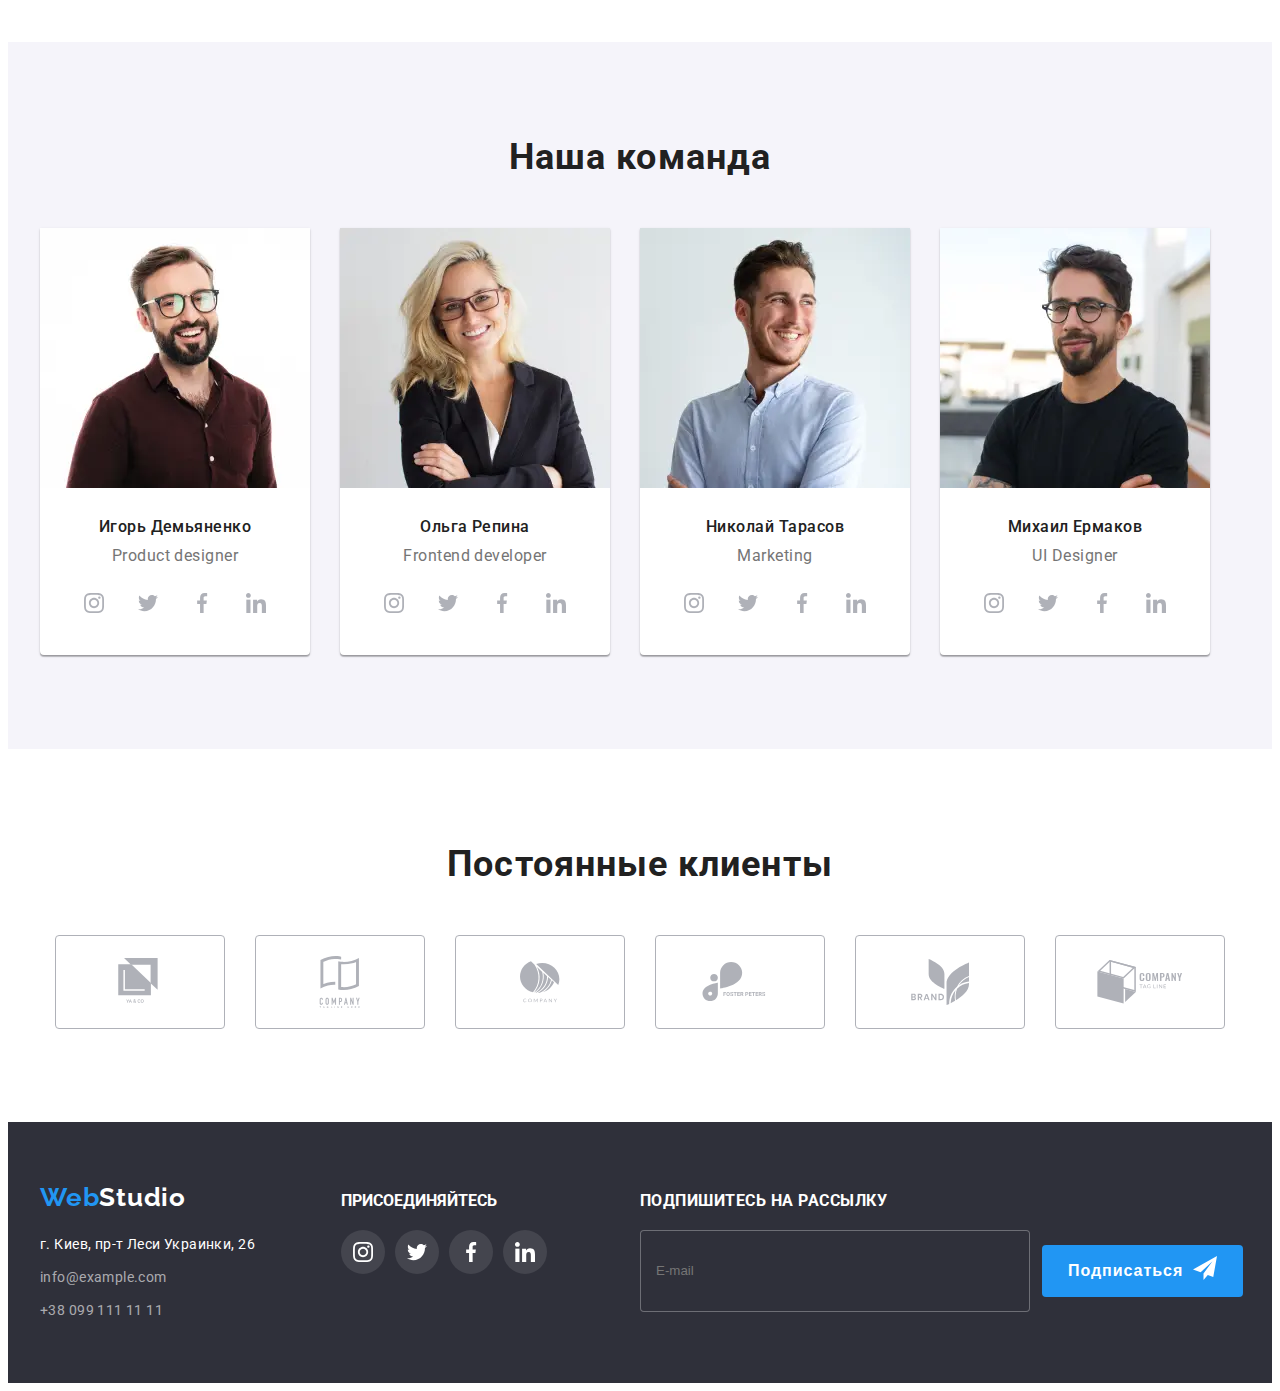
==== commit e1d5ef20: "most features done" ====
--- a/index.html
+++ b/index.html
@@ -18,7 +18,7 @@
 <body>
     
     <!--header-->
-    <!-- <header class="header">
+    <header class="header">
         <div class="header-section container">
             <nav class="navigation">
                 <a class="logo link" href="/"><span class="logo-web">Web</span><span class="logo-light">Studio</span></a>
@@ -29,19 +29,24 @@
                     <li><a class="menu__link link" href="">Контакты</a></li>
                 </ul>
             </nav>
+            <button type="button" class="burger-btn" data-menu-button>
+                <svg class="burger-btn__icon">
+                    <use href="./images/sprite.svg#icon-burger"></use>
+                </svg>
+            </button>
             
             <ul class="contacts-list list">
-                <li>
+                <li class="contacts-list__items">
                     <a class="contacts-list__link link" href="mailto:info@devstudio.com">
-                        <svg class="contacts-list__icon">
+                        <svg class="contacts-list__icon" width="16" height="12">
                             <use href=./images/sprite.svg#icon-email></use>
                         </svg>
                         info@devstudio.com
                     </a>
                 </li>
-                <li>
+                <li class="contacts-list__items">
                     <a class="contacts-list__link link" href="tel:+380961111111">  
-                        <svg class="contacts-list__icon">
+                        <svg class="contacts-list__icon" width="12" height="16">
                             <use href=./images/sprite.svg#icon-tel></use>
                         </svg>
                         +38 096 111 11 11
@@ -49,8 +54,49 @@
                 </li>
             </ul>
         </div>
-       
-    </header> -->
+        <div class="mobile-menu" data-menu>
+            <button class="mobile-menu__close-btn" data-menu-close>
+                <svg class="close-btn__icon">
+                    <use href="./images/sprite.svg#icon-cross"></use>
+                </svg>
+            </button>
+            <ul class="mobile-menu__nav-list list">
+                <li class="mobile-menu__item"> 
+                    <a href="" class="mobile-menu__link link active">Студия</a>
+                </li>
+                <li class="mobile-menu__item"> 
+                    <a href="./portfolio.html" class="mobile-menu__link link">Портфолио</a>
+                </li>
+                <li class="mobile-menu__item"> 
+                    <a href="" class="mobile-menu__link link">Контакты</a>
+                </li>    
+            </ul>
+
+            <ul class="mobile-menu__contacts_list list">
+                <li class="mobile-menu__contacts-item">
+                    <a href="tel:+380961111111" class="mobile-menu__contacts-link--bigger link">+38 096 111 11 11</a>
+                </li>
+                <li class="mobile-menu__contacts-item">
+                    <a href="mailto:info@devstudio.com" class="mobile-menu__contacts-link link">info@devstudio.com</a>
+                </li>
+            </ul>
+
+            <ul class="mobile-menu__social-list list">
+                <li class="mobile-menu__social-item">
+                    <a href="" class="mobile-menu__social-link link">Instagram</a>
+                </li>
+                <li class="mobile-menu__social-item">
+                    <a href="" class="mobile-menu__social-link link">Twitter</a>
+                </li>
+                <li class="mobile-menu__social-item">
+                    <a href="" class="mobile-menu__social-link link">Facebook</a>
+                </li>
+                <li class="mobile-menu__social-item">
+                    <a href="" class="mobile-menu__social-link link">LinkedIn</a>
+                </li>
+            </ul>
+        </div>
+    </header>
 
     <main>
         <!--hero section-->
@@ -553,7 +599,9 @@
         </div>
     </div>
 
+    <script src="./js/mobile-menu.js"></script>
     <script src="./js/modal.js"></script>
+    
 
 </body>
 </html>--- a/css/main.min.css
+++ b/css/main.min.css
@@ -1,2 +1,2 @@
-.hero__btn,.modal-form-btn{display:flex;align-items:center;text-align:center;min-width:200px;background:#2196f3;border-radius:4px;border:none;outline:none;cursor:pointer;transition:background-color 250ms var(--timing-function)}:root{--main-font: "Roboto", sans-serif;--secondary-font: "Raleway", sans-serif;--background-dark: #2f303a;--background-grey: #f5f4fa;--btn-color-white: #ffffff;--accent-color-primary: #2196f3;--section-header-color: #212121;--section-padding-desktop: 94px 0;--section-padding-mob-tab: 60px 0;--timing-function: cubic-bezier(0.4, 0, 0.2, 1)}.visually-hidden{position:absolute !important;clip:rect(1px 1px 1px 1px);clip:rect(1px, 1px, 1px, 1px);padding:0 !important;border:0 !important;height:1px !important;width:1px !important;overflow:hidden}body{font-family:var(--main-font)}h1,h2,h3,h4,h5,h6,p{margin:0}ul,ol{margin:0;padding:0}img{display:block;width:100%;height:auto}.list{list-style:none}.link{text-decoration:none}.address{font-style:normal}.padding-section{padding:var(--section-padding-mob-tab)}@media screen and (min-width: 1200px){.padding-section{padding:var(--section-padding-desktop)}}.container{width:100%;padding-left:15px;padding-right:15px}@media screen and (min-width: 480px){.container{width:480px;margin:0 auto}}@media screen and (min-width: 768px){.container{width:768px}}@media screen and (min-width: 1200px){.container{width:1200px}}.active,menu__link:hover{color:var(--accent-color-primary)}.header{padding-top:24px;padding-bottom:24px;border-bottom:1px solid #ececec}.header-section{display:flex;align-items:center}header .logo{margin-right:93px}.logo-web{font-family:var(--secondary-font);font-style:normal;font-weight:700;font-size:26px;line-height:1.2;letter-spacing:0.03em;color:#2196f3}.logo-light{font-family:var(--secondary-font);font-style:normal;font-weight:700;font-size:26px;line-height:1.2;letter-spacing:0.03em;color:#000000}.logo-studio-dark{font-family:var(--secondary-font);font-style:normal;font-weight:700;font-size:26px;line-height:1.2;letter-spacing:0.03em;color:#ffffff}.navigation{display:flex;align-items:center}.menu{display:flex;align-items:center}.menu>li:not(:last-child){margin-right:50px}.menu__link{position:relative;font-family:var(--main-font);font-style:normal;font-weight:500;font-size:14px;line-height:1.14;letter-spacing:0.02em;color:#212121;padding:32px 0;transition:color 250ms var(--timing-function)}.menu__link:hover,.menu__link:focus{color:var(--accent-color-primary)}.menu__link.active::after{content:"";position:absolute;width:100%;height:4px;background-color:#2196f3;left:0;bottom:0;border-radius:2px}.contacts-list{display:flex;margin-left:auto}.contacts-list>li:not(:last-child){margin-right:50px}.contacts-list__link{font-family:var(--main-font);font-style:normal;font-weight:500;font-size:14px;line-height:1.14;letter-spacing:0.02em;color:#757575;transition:color 250ms var(--timing-function)}.contacts-list__link:hover,.contacts-list__link:focus{color:var(--accent-color-primary)}.contacts-list__icon{width:16px;height:12px;margin-right:10px;fill:#757575}.contacts-list__link:hover .contacts-list__icon,.contacts-list__link:focus .contacts-list__icon{fill:var(--accent-color-primary)}.hero{padding-top:118px;padding-bottom:118px;margin-left:auto;margin-right:auto;background-color:#c4c4c4;background-image:linear-gradient(rgba(47,48,58,0.4), rgba(47,48,58,0.4)),url(../images/bg-hero/hero-bg-img.jpg);background-size:cover;background-position:center;background-repeat:no-repeat}@media screen and (min-width: 1200px){.hero{padding-top:200px;padding-bottom:200px}}.hero__title{font-family:var(--main-font);font-size:26px;line-height:1.62;max-width:360px;font-weight:900;text-align:center;letter-spacing:0.06em;text-transform:uppercase;color:#ffffff;margin:0 auto 30px}@media screen and (min-width: 1200px){.hero__title{max-width:696px;font-size:44px;line-height:1.36}}.hero__btn{padding:12px 32px;margin:0 auto;min-width:200px;box-shadow:0px 4px 4px rgba(0,0,0,0.15)}.hero__btn:active{background-color:#188ce8;border:none}.active{color:#2196f3}.hero__text{font-family:inherit;font-weight:700;font-size:16px;line-height:1.87;align-items:center;text-align:center;letter-spacing:0.06em;color:#ffffff}.section-header{font-family:var(--main-font);font-weight:700;font-size:28px;line-height:1.17;text-align:center;letter-spacing:0.03em;color:var(--section-header-color);margin-bottom:30px}@media screen and (min-width: 1200px){.section-header{font-size:36px;margin-bottom:50px}}@media screen and (min-width: 768px){.advantages-list{display:flex;flex-wrap:wrap;margin-left:-30px;margin-top:-30px}}.advantages-list__item{width:100%;text-align:left}.advantages-list__item:not(:last-child){margin-bottom:30px}@media screen and (min-width: 768px) and (max-width: 1199px){.advantages-list__item{width:354px;margin-left:30px;margin-top:30px}.advantages-list__item:not(:last-child){margin-bottom:unset}}@media screen and (min-width: 1200px){.advantages-list__item{width:270px;flex-basis:calc(100%-90 / 4 -30);width:calc((100% - 120px) / 4);margin-top:30px;margin-left:30px}}.advantages-list__container{display:flex;justify-content:center;align-items:center;width:100%;height:120px;background-color:#f5f4fa;border-radius:4px;margin-bottom:30px}.advantages-list__icon{width:70px;height:70px}.advantages-list__header{font-family:var(--main-font);font-style:normal;font-weight:700;font-size:14px;line-height:1.14;letter-spacing:0.03em;text-transform:uppercase;color:var(--section-header-color);margin-bottom:10px;text-align:center}@media screen and (min-width: 768px){.advantages-list__header{text-align:left}}.advantages-list__text{font-family:var(--main-font);font-style:normal;font-weight:400;font-size:14px;line-height:1.71;letter-spacing:0.03em;color:#757575}.services{padding-bottom:94px;display:none}@media screen and (min-width: 1200px){.services{display:block}}.services__list{display:flex;justify-content:space-between}.services__list>li:not(:last-child){margin-right:30px}.services__item{position:relative}.services__overlay{position:absolute;left:0;bottom:0;width:370px;height:70px;background-color:rgba(47,48,58,0.8);display:flex;justify-content:center;align-items:center}.services__text{font-family:var(--main-font);font-weight:700;font-size:14px;line-height:1.14;text-align:center;letter-spacing:0.03em;text-transform:uppercase;color:#ffffff}.team{background-color:var(--background-grey)}@media screen and (min-width: 768px){.team__list{display:flex;flex-wrap:wrap;margin-left:-30px;margin-top:-30px}}.teammate{max-width:450px;background:#ffffff;box-shadow:0px 1px 3px rgba(0,0,0,0.12),0px 1px 1px rgba(0,0,0,0.14),0px 2px 1px rgba(0,0,0,0.2);border-radius:0px 0px 4px 4px}@media screen and (max-width: 767px){.teammate:not(:last-child){margin-bottom:30px}}@media screen and (min-width: 768px){.teammate{width:354px;margin-left:30px;margin-top:30px}.teammate:not(:last-child){margin-bottom:unset}}@media screen and (min-width: 1200px){.teammate{width:270px}}.teammate__info{padding:30px 0;text-align:center}.teammate__header{margin-bottom:10px}.stuff-initials{font-family:var(--main-font);font-style:normal;font-weight:500;font-size:16px;line-height:1.18;letter-spacing:0.03em;color:#212121}.teammate__position{font-family:var(--main-font);font-weight:400;font-size:16px;line-height:1.18;letter-spacing:0.03em;color:#757575;margin-bottom:16px}.team__container{margin-left:auto;margin-right:auto}.team-social-list{display:flex;align-items:center;justify-content:center}.team-social-list>li:not(:last-child){margin-right:10px}.team-social-list__link{display:flex;align-items:center;justify-content:center;height:44px;width:44px;border-radius:50%;transition:background-color 250ms var(--timing-function)}.team-social-list__link:hover,.team-social-list__link:focus{background-color:var(--accent-color-primary)}.team-social-list__link .team-social-list__icon{width:20px;height:20px;fill:#afb1b8}.team-social-list__link:hover .team-social-list__icon,.team-social-list__link:focus .team-social-list__icon{fill:white}.clients-list{display:flex;flex-wrap:wrap;align-items:center;justify-content:center;margin-top:-30px;margin-left:-30px}.clients-list__item{display:flex;align-items:center;justify-content:center;max-width:210px;height:92px;flex-basis:calc((100% - 2 * 30px) / 2);margin-top:30px;margin-left:30px}@media screen and (min-width: 768px){.clients-list__item{flex-basis:calc((100% - 3 * 30px) / 3);max-width:226px}}@media screen and (min-width: 1200px){.clients-list__item{flex-basis:calc((100% - 6 * 30px) / 6);max-width:170px}}.clients-list__link{display:flex;align-items:center;justify-content:center;width:100%;height:100%;border:1px solid #afb1b8;border-radius:4px;cursor:pointer;transition:border-color 250ms var(--timing-function)}.clients-list__link:hover,.clients-list__link:focus{border-color:var(--accent-color-primary)}.clients-list__icon{display:block;align-items:center;justify-content:center;fill:#afb1b8;transition:fill 250ms var(--timing-function)}.clients-list__link:hover .clients-list__icon,.clients-list__link:focus .clients-list__icon{fill:var(--accent-color-primary)}.dark-background-container{background-color:var(--background-dark)}.footer-container{padding-top:60px;padding-bottom:60px}.footer-flex{display:flex;flex-direction:column;align-items:center}@media screen and (min-width: 768px){.footer-flex{flex-direction:row;flex-wrap:wrap;justify-content:space-around;align-items:baseline}}@media screen and (min-width: 1200px){.footer-flex{flex-wrap:nowrap;justify-content:space-between}}.footer-flex__placing{display:flex;flex-direction:column;align-items:center;margin-bottom:60px}@media screen and (min-width: 1200px){.footer-flex__placing{margin-bottom:unset;align-items:flex-start}.footer-flex__placing:nth-child(1){min-width:231px;margin-right:70px}.footer-flex__placing:nth-child(2){min-width:206px;margin-right:93px}}.address{display:flex;flex-direction:column;align-items:center}@media screen and (min-width: 1200px){.address{align-items:flex-start}}.footer__logo{display:flex;flex-direction:column;align-items:center;margin-bottom:20px}.address>li:not(:last-child){margin-bottom:9px}.adress__location{font-family:var(--main-font);font-weight:400;font-size:14px;line-height:1.71;letter-spacing:0.03em;color:#ffffff;transition:color 250ms var(--timing-function)}.adress__location:focus,.adress__location:hover{color:var(--accent-color-primary)}.adress__link{font-family:var(--main-font);font-weight:400;font-size:14px;line-height:1.71;letter-spacing:0.03em;color:rgba(255,255,255,0.6);transition:color 250ms var(--timing-function)}.adress__link:hover,.adress__link:focus{color:#2196f3}.footer-social-title{color:#ffffff;font-weight:bold;text-transform:uppercase;margin-bottom:20px}.social-list{display:flex;align-items:center}.social-list__item:not(:last-child){margin-right:10px}.social-list__link{display:flex;justify-content:center;align-items:center;width:44px;height:44px;border-radius:50%;background-color:rgba(255,255,255,0.1);transition:background-color 250ms var(--timing-function)}.social-list__link:hover,.social-list__link:focus{background-color:var(--accent-color-primary)}.team-social-list__icon{width:20px;height:20px;align-items:center;justify-content:center;fill:#ffffff;transition:fill 250ms var(--timing-function)}.sign-up{display:flex;flex-direction:column;align-items:center;text-align:center;width:100%}@media screen and (min-width: 1200px){.sign-up{width:unset;align-items:flex-start}}.sign-up__text{font-weight:700;line-height:1.14;color:var(--btn-color-white);letter-spacing:0.03em;text-transform:uppercase;text-align:left;margin-bottom:20px}.sign-up-form{display:flex;flex-direction:column;align-items:center;width:100%}@media screen and (min-width: 1200px){.sign-up-form{flex-direction:row}}.sign-up-form__input{width:100%;height:50px;padding:15px;background-color:#2f303a;outline:none;border:1px solid rgba(255,255,255,0.3);color:#ffffff;border-radius:4px;margin-bottom:20px}@media screen and (min-width: 768px){.sign-up-form__input{width:450px}}@media screen and (min-width: 1200px){.sign-up-form__input{width:358px;margin-bottom:unset;margin-right:12px}}.sign-up-form__btn{display:inline-flex;border-radius:4px;border:1px solid transparent;padding:10px 25px;min-width:200px;font-weight:700;font-size:16px;line-height:1.87;letter-spacing:0.06em;background:var(--accent-color-primary);color:var(--btn-color-white);cursor:pointer;transition:background-color 250ms var(--timing-function)}.sign-up-form__btn:hover,.sign-up-form__btn:focus{background-color:#188ce8}.sign-up-form__btn-icon{display:inline-flex;align-items:baseline;justify-content:center;margin-left:10px}.backdrop{position:fixed;top:0;left:0;width:100vw;height:100vh;background-color:rgba(0,0,0,0.2);transition:all 250ms var(--timing-function)}.modal{position:absolute;top:50%;left:50%;transform:translate(-50%, -50%);width:450px;height:609px;background-color:#ffffff;padding:40px}@media screen and (min-width: 1200px){.modal{width:528px;height:581px}}.modal-close-btn{position:absolute;top:8px;right:8px;width:30px;height:30px;border-radius:50%;background-color:transparent;border:1px solid rgba(0,0,0,0.1);cursor:pointer;outline:none;transition:fill 250ms var(--timing-function)}.modal-close-btn:hover,.modal-close-btn:focus{fill:var(--accent-color-primary)}.close-btn-icon{width:11px;height:11px}.is-hidden{opacity:0;visibility:hidden;pointer-events:none}.modal-form-text{display:block;text-align:center;font-weight:700;font-size:20px;line-height:1.5;letter-spacing:0.03em;color:#212121;margin-bottom:12px}@media screen and (min-width: 1200px){.modal-form-text{line-height:1.15}}.modal-form{display:flex;flex-direction:column;box-sizing:border-box}.modal-form-input{display:block;width:100%;height:40px;border:1px solid rgba(33,33,33,0.2);border-radius:4px;padding-left:42px;transition:border-color 250ms var(--timing-function)}.modal-form-input:focus{outline:none;border-color:var(--accent-color-primary)}.modal-form-input:focus+.modal-form-icon{fill:var(--accent-color-primary)}.modal-form-field{font-size:12px;line-height:1.16;letter-spacing:0.01em;color:#757575}.modal-form-input-wrapper{display:block;position:relative;margin-top:4px;margin-bottom:10px}.modal-form-icon{position:absolute;top:50%;left:12px;transform:translateY(-50%);display:block;width:18px;height:18px}.email-icon{background:Solid #212121}.modal-form-comment{width:100%;height:120px;padding:12px 16px;border:1px solid rgba(33,33,33,0.2);border-radius:4px;resize:none;font-family:var(--main-font);font-size:12px;line-height:1.16;letter-spacing:0.01em;color:#757575;transition:border-color 250ms var(--timing-function)}.modal-form-comment::placeholder{color:rgba(117,117,117,0.5)}.modal-form-comment:focus{outline:none;border-color:var(--accent-color-primary)}.modal-form-check-about{display:flex;justify-content:center;align-items:center;font-family:var(--main-font);font-size:12px;line-height:1.17;letter-spacing:0.03em;color:#757575;margin-top:10px;margin-bottom:30px}@media screen and (min-width: 1200px){.modal-form-check-about{font-size:14px;line-height:1.71}}.modal-form-check-about::before{display:block;content:"";width:15px;height:15px;border:2px solid #000000;border-radius:2px;cursor:pointer;margin-right:8px}.modal-form-term:checked+.modal-form-check-about::before{background-color:var(--accent-color-primary);border-color:var(--accent-color-primary);background-image:url(../images/icon-check.svg);background-position:center;background-origin:border-box;background-size:contain}.modal-form-term:focus+.modal-form-check-about::before{outline:2px solid var(--accent-color-primary)}.checkbox-term-contract{color:var(--accent-color-primary)}.modal-form-btn{font-weight:700;font-size:16px;font-family:inherit;line-height:1.87;letter-spacing:0.06em;align-self:center;padding:10px 55px;color:var(--btn-color-white);box-shadow:0px 4px 4px rgba(0,0,0,0.15)}.modal-form-btn:active{background-color:#188ce8;border:none}
+.hero__btn,.modal-form-btn{display:flex;align-items:center;text-align:center;min-width:200px;background:#2196f3;border-radius:4px;border:none;outline:none;cursor:pointer;transition:background-color 250ms var(--timing-function)}:root{--main-font: "Roboto", sans-serif;--secondary-font: "Raleway", sans-serif;--background-dark: #2f303a;--background-grey: #f5f4fa;--btn-color-white: #ffffff;--accent-color-primary: #2196f3;--section-header-color: #212121;--section-padding-desktop: 94px 0;--section-padding-mob-tab: 60px 0;--timing-function: cubic-bezier(0.4, 0, 0.2, 1)}.visually-hidden{position:absolute !important;clip:rect(1px 1px 1px 1px);clip:rect(1px, 1px, 1px, 1px);padding:0 !important;border:0 !important;height:1px !important;width:1px !important;overflow:hidden}body{font-family:var(--main-font)}h1,h2,h3,h4,h5,h6,p{margin:0}ul,ol{margin:0;padding:0}img{display:block;width:100%;height:auto}.list{list-style:none}.link{text-decoration:none}.address{font-style:normal}.padding-section{padding:var(--section-padding-mob-tab)}@media screen and (min-width: 1200px){.padding-section{padding:var(--section-padding-desktop)}}.container{width:100%;padding-left:15px;padding-right:15px}header .container{display:flex;align-items:center;justify-content:space-between}@media screen and (min-width: 480px){.container{width:480px;margin:0 auto}}@media screen and (min-width: 768px){.container{width:768px}}@media screen and (min-width: 1200px){.container{width:1200px}}.active,menu__link:hover{color:var(--accent-color-primary)}.header{padding-top:15px;padding-bottom:15px}.burger-btn{background-color:transparent;border:none;padding:0}.burger-btn__icon{width:40px;height:40px}.mobile-menu{position:fixed;top:0;right:0;width:100vw;max-width:480px;height:100vh;background-color:#ffffff;padding:48px 40px;transform-origin:top right;transform:translateX(100%);transition:transform 500ms var(--timing-function)}.mobile-menu.is-open{display:flex;flex-direction:column;transform:translateX(0)}.mobile-menu__close-btn{background-color:transparent;border:none;padding:0;position:absolute;top:10px;right:15px;transition:fill 250ms var(--timing-function)}.mobile-menu__close-btn:hover,.mobile-menu__close-btn:focus{fill:var(--accent-color-primary)}.close-btn__icon{width:40px;height:40px}.mobile-menu__item:not(:last-child){margin-bottom:32px}.mobile-menu__link{font-size:40px;font-weight:500;line-height:1.17;color:var(--section-header-color);letter-spacing:2%}.mobile-menu__contacts_list{margin-top:auto;margin-bottom:64px}.mobile-menu__contacts-item:nth-child(1){margin-bottom:32px}.mobile-menu__contacts-link--bigger{font-family:var(--main-font);font-weight:500;font-size:34px;line-height:1.17;letter-spacing:2%;color:var(--accent-color-primary)}.mobile-menu__contacts-link{font-family:var(--main-font);font-weight:500;font-size:24px;line-height:1.17;letter-spacing:2%;color:#757575}.mobile-menu__social-list{display:flex;flex-wrap:wrap}@media screen and (max-width: 479px){.mobile-menu__social-list{align-content:space-between}}.mobile-menu__social-link{font-weight:500;font-size:18px;line-height:1.22;letter-spacing:2%;color:var(--accent-color-primary)}.mobile-menu__social-item:not(:first-child){padding-left:10px}.mobile-menu__social-item:not(:last-child){padding-right:10px;border-right:1px solid rgba(33,33,33,0.2)}@media screen and (min-width: 768px){.burger-btn{display:none}.mobile-menu{display:none}.header{padding-top:26px;padding-bottom:26px;border-bottom:1px solid #ececec}}@media screen and (min-width: 768px){header .logo{margin-right:88px}}@media screen and (min-width: 1200px){header .logo{margin-right:93px}}.logo-web{font-family:var(--secondary-font);font-style:normal;font-weight:700;font-size:24px;line-height:1.16;letter-spacing:0.03em;color:#2196f3}@media screen and (min-width: 1200px){.logo-web{font-size:26px;line-height:1.2}}.logo-light{font-family:var(--secondary-font);font-style:normal;font-weight:700;font-size:24px;line-height:1.16;letter-spacing:0.03em;color:#000000}@media screen and (min-width: 1200px){.logo-light{font-size:26px;line-height:1.2}}.logo-studio-dark{font-family:var(--secondary-font);font-style:normal;font-weight:700;font-size:24px;line-height:1.16;letter-spacing:0.03em;color:#ffffff}@media screen and (min-width: 1200px){.logo-studio-dark{font-size:26px;line-height:1.2}}.menu{display:none}@media screen and (min-width: 768px){.navigation{display:flex;align-items:center}.menu{display:flex;align-items:center}.menu>li:not(:last-child){margin-right:50px}.menu__link{position:relative;font-family:var(--main-font);font-style:normal;font-weight:500;font-size:14px;line-height:1.14;letter-spacing:0.02em;color:#212121;padding:38px 0;transition:color 250ms var(--timing-function)}.menu__link:hover,.menu__link:focus{color:var(--accent-color-primary)}.menu__link.active::after{content:"";position:absolute;width:100%;height:4px;background-color:#2196f3;left:0;bottom:0;border-radius:2px}}@media screen and (min-width: 1200px){.menu__link{padding:34px 0}}.contacts-list{display:none}@media screen and (min-width: 768px){.contacts-list{display:block}.contacts-list .contacts-list{display:flex;align-items:start;margin-left:auto}.contacts-list .contacts-list__items:nth-child(1){margin-bottom:10px}.contacts-list .contacts-list__link{display:flex;align-items:center;font-family:var(--main-font);font-style:normal;font-weight:500;font-size:12px;line-height:1.17;letter-spacing:0.02em;color:#757575;transition:color 250ms var(--timing-function)}.contacts-list .contacts-list__link:hover,.contacts-list .contacts-list__link:focus{color:var(--accent-color-primary)}.contacts-list .contacts-list__icon{margin-right:10px;fill:#757575}.contacts-list__link:hover .contacts-list .contacts-list__icon,.contacts-list__link:focus .contacts-list .contacts-list__icon{fill:var(--accent-color-primary)}}@media screen and (min-width: 1200px){.contacts-list{display:flex}.contacts-list__link:nth-child(1){margin-right:30px}.contacts-list .contacts-list__link{font-size:14px}}.hero{padding-top:118px;padding-bottom:118px;margin-left:auto;margin-right:auto;background-color:#c4c4c4;background-image:linear-gradient(rgba(47,48,58,0.4), rgba(47,48,58,0.4)),url(../images/bg-hero/hero-bg-img.jpg);background-size:cover;background-position:center;background-repeat:no-repeat}@media screen and (min-width: 1200px){.hero{padding-top:200px;padding-bottom:200px}}.hero__title{font-family:var(--main-font);font-size:26px;line-height:1.62;max-width:360px;font-weight:900;text-align:center;letter-spacing:0.06em;text-transform:uppercase;color:#ffffff;margin:0 auto 30px}@media screen and (min-width: 1200px){.hero__title{max-width:696px;font-size:44px;line-height:1.36}}.hero__btn{padding:12px 32px;margin:0 auto;min-width:200px;box-shadow:0px 4px 4px rgba(0,0,0,0.15)}.hero__btn:active{background-color:#188ce8;border:none}.active{color:#2196f3}.hero__text{font-family:inherit;font-weight:700;font-size:16px;line-height:1.87;align-items:center;text-align:center;letter-spacing:0.06em;color:#ffffff}.section-header{font-family:var(--main-font);font-weight:700;font-size:28px;line-height:1.17;text-align:center;letter-spacing:0.03em;color:var(--section-header-color);margin-bottom:30px}@media screen and (min-width: 1200px){.section-header{font-size:36px;margin-bottom:50px}}@media screen and (min-width: 768px){.advantages-list{display:flex;flex-wrap:wrap;margin-left:-30px;margin-top:-30px}}.advantages-list__item{width:100%;text-align:left}.advantages-list__item:not(:last-child){margin-bottom:30px}@media screen and (min-width: 768px) and (max-width: 1199px){.advantages-list__item{width:354px;margin-left:30px;margin-top:30px}.advantages-list__item:not(:last-child){margin-bottom:unset}}@media screen and (min-width: 1200px){.advantages-list__item{width:270px;flex-basis:calc(100%-90 / 4 -30);width:calc((100% - 120px) / 4);margin-top:30px;margin-left:30px}}.advantages-list__container{display:flex;justify-content:center;align-items:center;width:100%;height:120px;background-color:#f5f4fa;border-radius:4px;margin-bottom:30px}.advantages-list__icon{width:70px;height:70px}.advantages-list__header{font-family:var(--main-font);font-style:normal;font-weight:700;font-size:14px;line-height:1.14;letter-spacing:0.03em;text-transform:uppercase;color:var(--section-header-color);margin-bottom:10px;text-align:center}@media screen and (min-width: 768px){.advantages-list__header{text-align:left}}.advantages-list__text{font-family:var(--main-font);font-style:normal;font-weight:400;font-size:14px;line-height:1.71;letter-spacing:0.03em;color:#757575}.services{padding-bottom:94px;display:none}@media screen and (min-width: 1200px){.services{display:block}}.services__list{display:flex;justify-content:space-between}.services__list>li:not(:last-child){margin-right:30px}.services__item{position:relative}.services__overlay{position:absolute;left:0;bottom:0;width:370px;height:70px;background-color:rgba(47,48,58,0.8);display:flex;justify-content:center;align-items:center}.services__text{font-family:var(--main-font);font-weight:700;font-size:14px;line-height:1.14;text-align:center;letter-spacing:0.03em;text-transform:uppercase;color:#ffffff}.team{background-color:var(--background-grey)}@media screen and (min-width: 768px){.team__list{display:flex;flex-wrap:wrap;margin-left:-30px;margin-top:-30px}}.teammate{max-width:450px;background:#ffffff;box-shadow:0px 1px 3px rgba(0,0,0,0.12),0px 1px 1px rgba(0,0,0,0.14),0px 2px 1px rgba(0,0,0,0.2);border-radius:0px 0px 4px 4px}@media screen and (max-width: 767px){.teammate:not(:last-child){margin-bottom:30px}}@media screen and (min-width: 768px){.teammate{width:354px;margin-left:30px;margin-top:30px}.teammate:not(:last-child){margin-bottom:unset}}@media screen and (min-width: 1200px){.teammate{width:270px}}.teammate__info{padding:30px 0;text-align:center}.teammate__header{margin-bottom:10px}.stuff-initials{font-family:var(--main-font);font-style:normal;font-weight:500;font-size:16px;line-height:1.18;letter-spacing:0.03em;color:#212121}.teammate__position{font-family:var(--main-font);font-weight:400;font-size:16px;line-height:1.18;letter-spacing:0.03em;color:#757575;margin-bottom:16px}.team__container{margin-left:auto;margin-right:auto}.team-social-list{display:flex;align-items:center;justify-content:center}.team-social-list>li:not(:last-child){margin-right:10px}.team-social-list__link{display:flex;align-items:center;justify-content:center;height:44px;width:44px;border-radius:50%;transition:background-color 250ms var(--timing-function)}.team-social-list__link:hover,.team-social-list__link:focus{background-color:var(--accent-color-primary)}.team-social-list__link .team-social-list__icon{width:20px;height:20px;fill:#afb1b8}.team-social-list__link:hover .team-social-list__icon,.team-social-list__link:focus .team-social-list__icon{fill:white}.clients-list{display:flex;flex-wrap:wrap;align-items:center;justify-content:center;margin-top:-30px;margin-left:-30px}.clients-list__item{display:flex;align-items:center;justify-content:center;max-width:210px;height:92px;flex-basis:calc((100% - 2 * 30px) / 2);margin-top:30px;margin-left:30px}@media screen and (min-width: 768px){.clients-list__item{flex-basis:calc((100% - 3 * 30px) / 3);max-width:226px}}@media screen and (min-width: 1200px){.clients-list__item{flex-basis:calc((100% - 6 * 30px) / 6);max-width:170px}}.clients-list__link{display:flex;align-items:center;justify-content:center;width:100%;height:100%;border:1px solid #afb1b8;border-radius:4px;cursor:pointer;transition:border-color 250ms var(--timing-function)}.clients-list__link:hover,.clients-list__link:focus{border-color:var(--accent-color-primary)}.clients-list__icon{display:block;align-items:center;justify-content:center;fill:#afb1b8;transition:fill 250ms var(--timing-function)}.clients-list__link:hover .clients-list__icon,.clients-list__link:focus .clients-list__icon{fill:var(--accent-color-primary)}.dark-background-container{background-color:var(--background-dark)}.footer-container{padding-top:60px;padding-bottom:60px}.footer-flex{display:flex;flex-direction:column;align-items:center}@media screen and (min-width: 768px){.footer-flex{flex-direction:row;flex-wrap:wrap;justify-content:space-around;align-items:baseline}}@media screen and (min-width: 1200px){.footer-flex{flex-wrap:nowrap;justify-content:space-between}}.footer-flex__placing{display:flex;flex-direction:column;align-items:center;margin-bottom:60px}@media screen and (min-width: 1200px){.footer-flex__placing{margin-bottom:unset;align-items:flex-start}.footer-flex__placing:nth-child(1){min-width:231px;margin-right:70px}.footer-flex__placing:nth-child(2){min-width:206px;margin-right:93px}}.address{display:flex;flex-direction:column;align-items:center}@media screen and (min-width: 1200px){.address{align-items:flex-start}}.footer__logo{display:flex;flex-direction:column;align-items:center;margin-bottom:20px}.address>li:not(:last-child){margin-bottom:9px}.adress__location{font-family:var(--main-font);font-weight:400;font-size:14px;line-height:1.71;letter-spacing:0.03em;color:#ffffff;transition:color 250ms var(--timing-function)}.adress__location:focus,.adress__location:hover{color:var(--accent-color-primary)}.adress__link{font-family:var(--main-font);font-weight:400;font-size:14px;line-height:1.71;letter-spacing:0.03em;color:rgba(255,255,255,0.6);transition:color 250ms var(--timing-function)}.adress__link:hover,.adress__link:focus{color:#2196f3}.footer-social-title{color:#ffffff;font-weight:bold;text-transform:uppercase;margin-bottom:20px}.social-list{display:flex;align-items:center}.social-list__item:not(:last-child){margin-right:10px}.social-list__link{display:flex;justify-content:center;align-items:center;width:44px;height:44px;border-radius:50%;background-color:rgba(255,255,255,0.1);transition:background-color 250ms var(--timing-function)}.social-list__link:hover,.social-list__link:focus{background-color:var(--accent-color-primary)}.team-social-list__icon{width:20px;height:20px;align-items:center;justify-content:center;fill:#ffffff;transition:fill 250ms var(--timing-function)}.sign-up{display:flex;flex-direction:column;align-items:center;text-align:center;width:100%}@media screen and (min-width: 1200px){.sign-up{width:unset;align-items:flex-start}}.sign-up__text{font-weight:700;line-height:1.14;color:var(--btn-color-white);letter-spacing:0.03em;text-transform:uppercase;text-align:left;margin-bottom:20px}.sign-up-form{display:flex;flex-direction:column;align-items:center;width:100%}@media screen and (min-width: 1200px){.sign-up-form{flex-direction:row}}.sign-up-form__input{width:100%;height:50px;padding:15px;background-color:#2f303a;outline:none;border:1px solid rgba(255,255,255,0.3);color:#ffffff;border-radius:4px;margin-bottom:20px}@media screen and (min-width: 768px){.sign-up-form__input{width:450px}}@media screen and (min-width: 1200px){.sign-up-form__input{width:358px;margin-bottom:unset;margin-right:12px}}.sign-up-form__btn{display:inline-flex;border-radius:4px;border:1px solid transparent;padding:10px 25px;min-width:200px;font-weight:700;font-size:16px;line-height:1.87;letter-spacing:0.06em;background:var(--accent-color-primary);color:var(--btn-color-white);cursor:pointer;transition:background-color 250ms var(--timing-function)}.sign-up-form__btn:hover,.sign-up-form__btn:focus{background-color:#188ce8}.sign-up-form__btn-icon{display:inline-flex;align-items:baseline;justify-content:center;margin-left:10px}.backdrop{position:fixed;top:0;left:0;width:100vw;height:100vh;background-color:rgba(0,0,0,0.2);transition:all 250ms var(--timing-function)}.modal{position:absolute;top:50%;left:50%;transform:translate(-50%, -50%);width:100%;max-width:450px;height:609px;background-color:#ffffff;padding:40px}@media screen and (min-width: 1200px){.modal{width:528px;height:581px}}.modal-close-btn{position:absolute;top:8px;right:8px;width:30px;height:30px;border-radius:50%;background-color:transparent;border:1px solid rgba(0,0,0,0.1);cursor:pointer;outline:none;transition:fill 250ms var(--timing-function)}.modal-close-btn:hover,.modal-close-btn:focus{fill:var(--accent-color-primary)}.close-btn-icon{width:11px;height:11px}.is-hidden{opacity:0;visibility:hidden;pointer-events:none}.modal-form-text{display:block;text-align:center;font-weight:700;font-size:20px;line-height:1.5;letter-spacing:0.03em;color:#212121;margin-bottom:12px}@media screen and (min-width: 1200px){.modal-form-text{line-height:1.15}}.modal-form{display:flex;flex-direction:column;box-sizing:border-box}.modal-form-input{display:block;width:100%;height:40px;border:1px solid rgba(33,33,33,0.2);border-radius:4px;padding-left:42px;transition:border-color 250ms var(--timing-function)}.modal-form-input:focus{outline:none;border-color:var(--accent-color-primary)}.modal-form-input:focus+.modal-form-icon{fill:var(--accent-color-primary)}.modal-form-field{font-size:12px;line-height:1.16;letter-spacing:0.01em;color:#757575}.modal-form-input-wrapper{display:block;position:relative;margin-top:4px;margin-bottom:10px}.modal-form-icon{position:absolute;top:50%;left:12px;transform:translateY(-50%);display:block;width:18px;height:18px}.email-icon{background:Solid #212121}.modal-form-comment{width:100%;height:120px;padding:12px 16px;border:1px solid rgba(33,33,33,0.2);border-radius:4px;resize:none;font-family:var(--main-font);font-size:12px;line-height:1.16;letter-spacing:0.01em;color:#757575;transition:border-color 250ms var(--timing-function)}.modal-form-comment::placeholder{color:rgba(117,117,117,0.5)}.modal-form-comment:focus{outline:none;border-color:var(--accent-color-primary)}.modal-form-check-about{display:flex;justify-content:center;align-items:center;font-family:var(--main-font);font-size:12px;line-height:1.17;letter-spacing:0.03em;color:#757575;margin-top:10px;margin-bottom:30px}@media screen and (min-width: 1200px){.modal-form-check-about{font-size:14px;line-height:1.71}}.modal-form-check-about::before{display:block;content:"";width:15px;height:15px;border:2px solid #000000;border-radius:2px;cursor:pointer;margin-right:8px}.modal-form-term:checked+.modal-form-check-about::before{background-color:var(--accent-color-primary);border-color:var(--accent-color-primary);background-image:url(../images/icon-check.svg);background-position:center;background-origin:border-box;background-size:contain}.modal-form-term:focus+.modal-form-check-about::before{outline:2px solid var(--accent-color-primary)}.checkbox-term-contract{color:var(--accent-color-primary)}.modal-form-btn{font-weight:700;font-size:16px;font-family:inherit;line-height:1.87;letter-spacing:0.06em;align-self:center;padding:10px 55px;color:var(--btn-color-white);box-shadow:0px 4px 4px rgba(0,0,0,0.15)}.modal-form-btn:active{background-color:#188ce8;border:none}
 /*# sourceMappingURL=main.min.css.map */